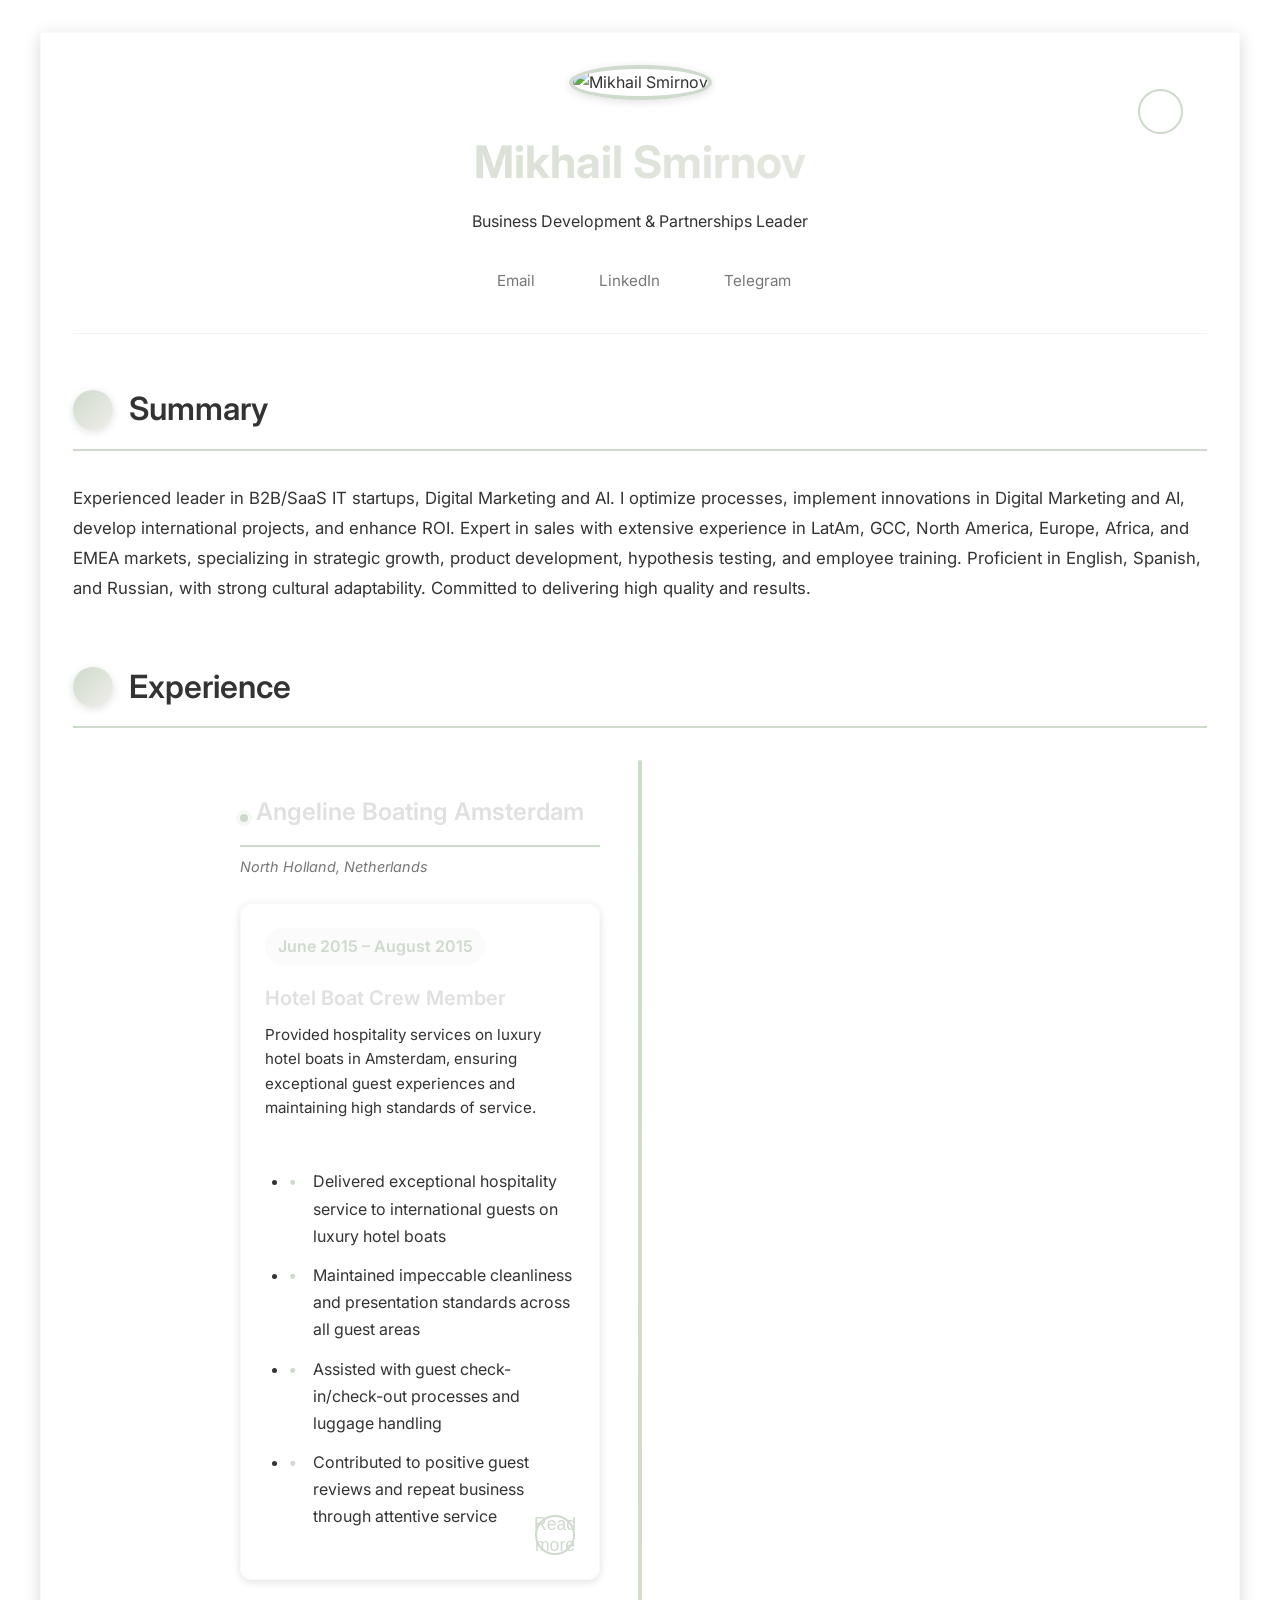
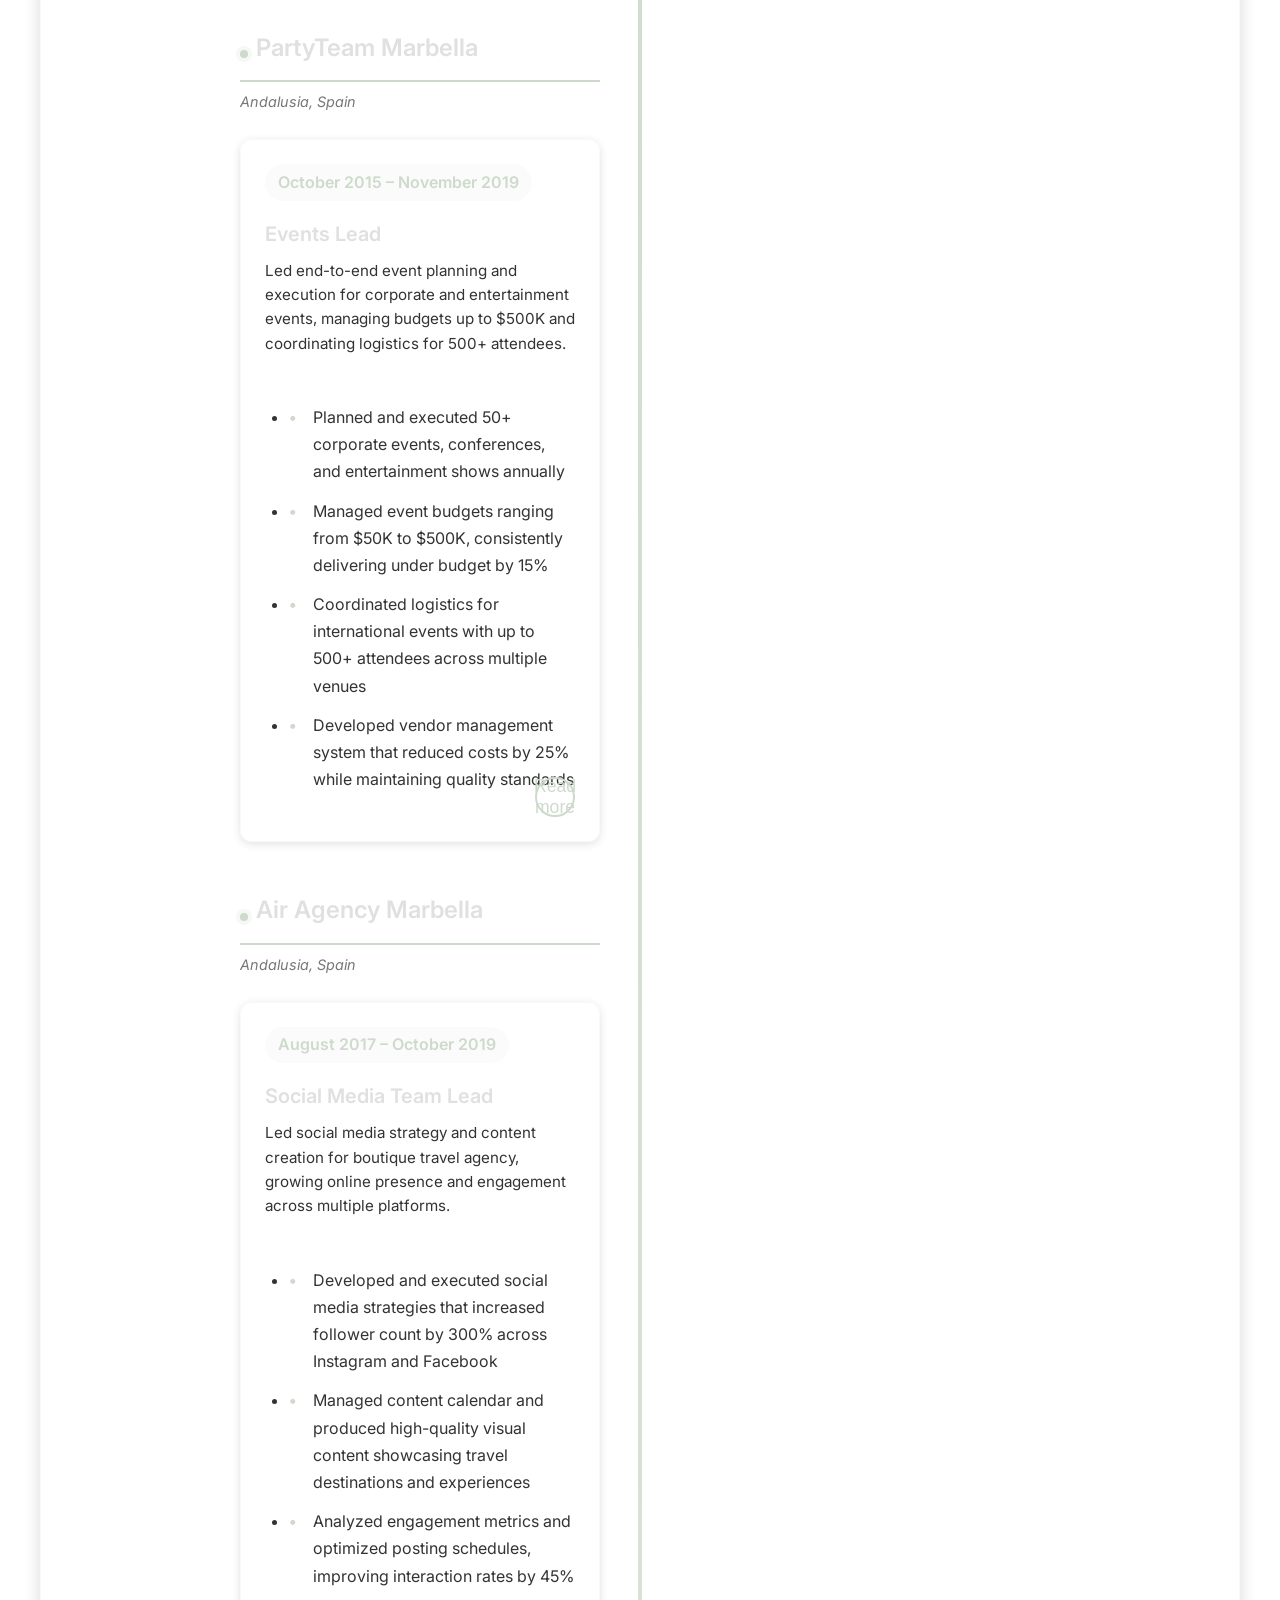
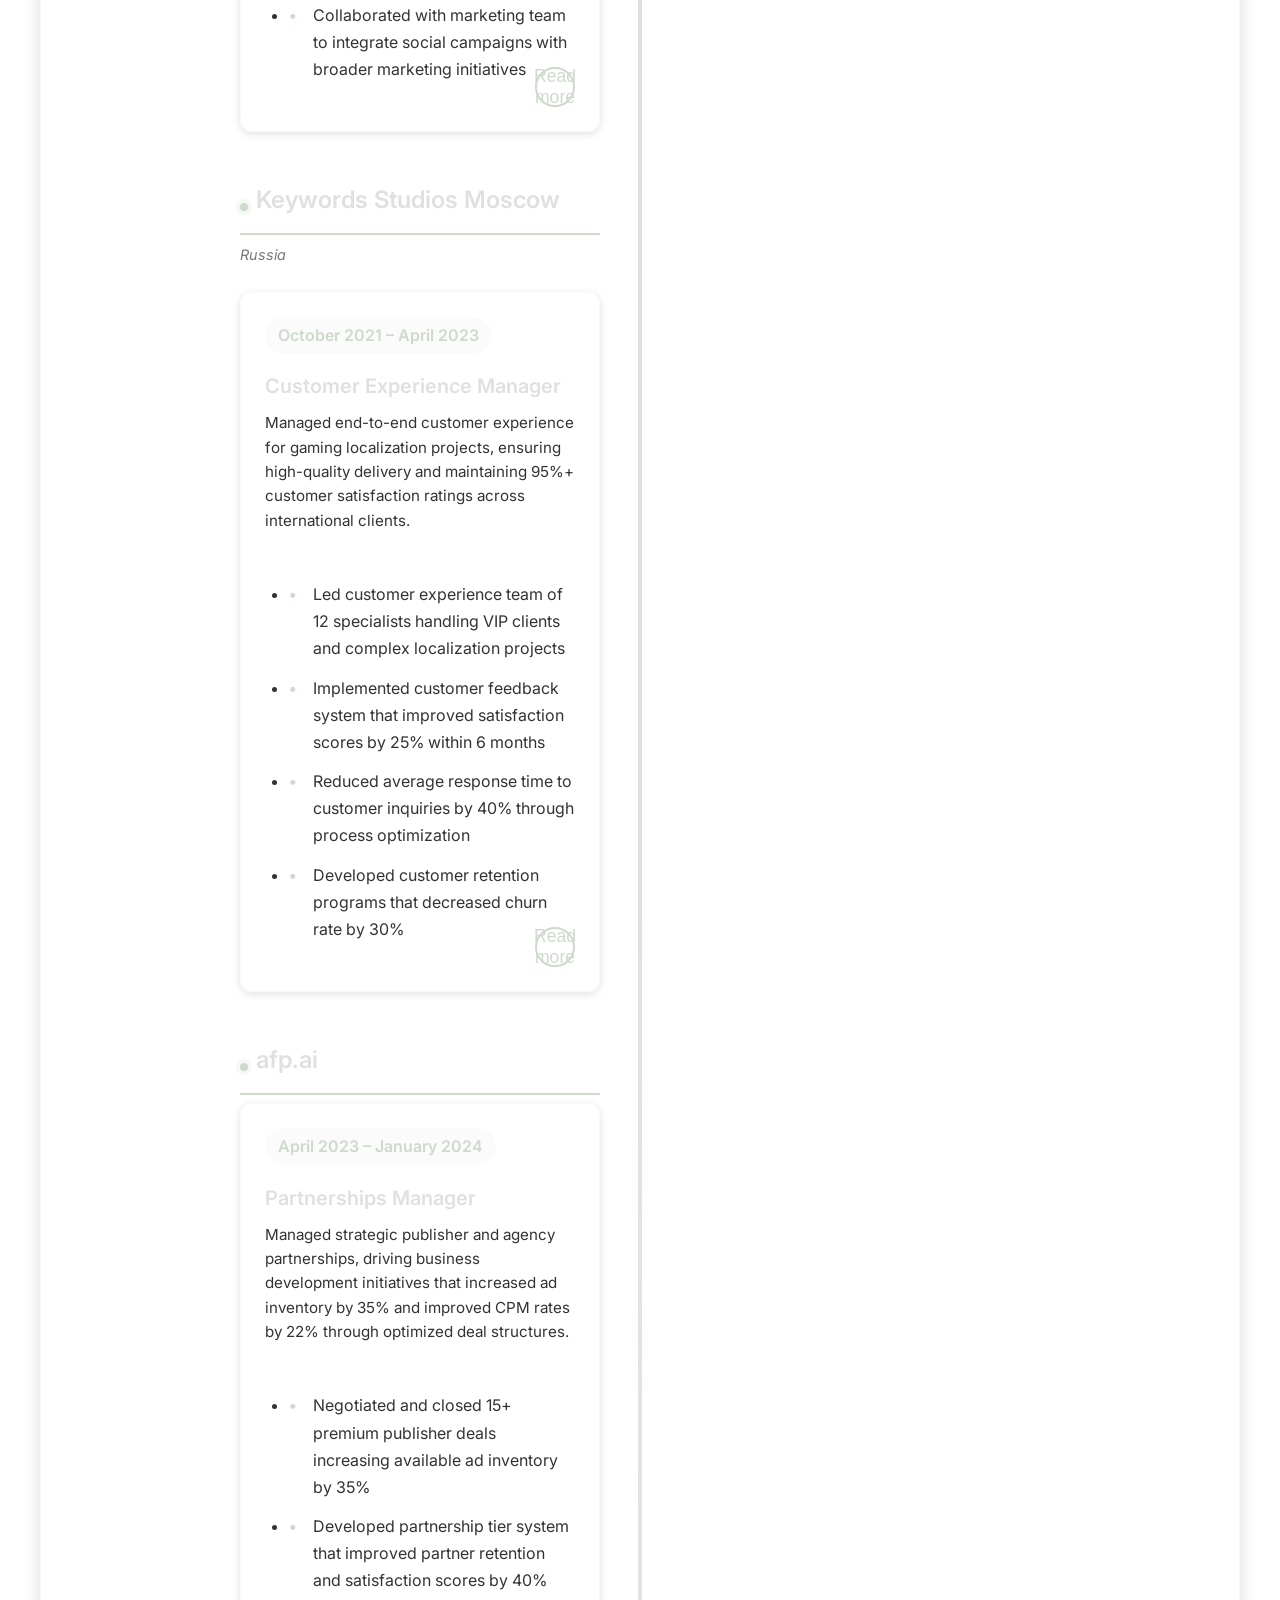
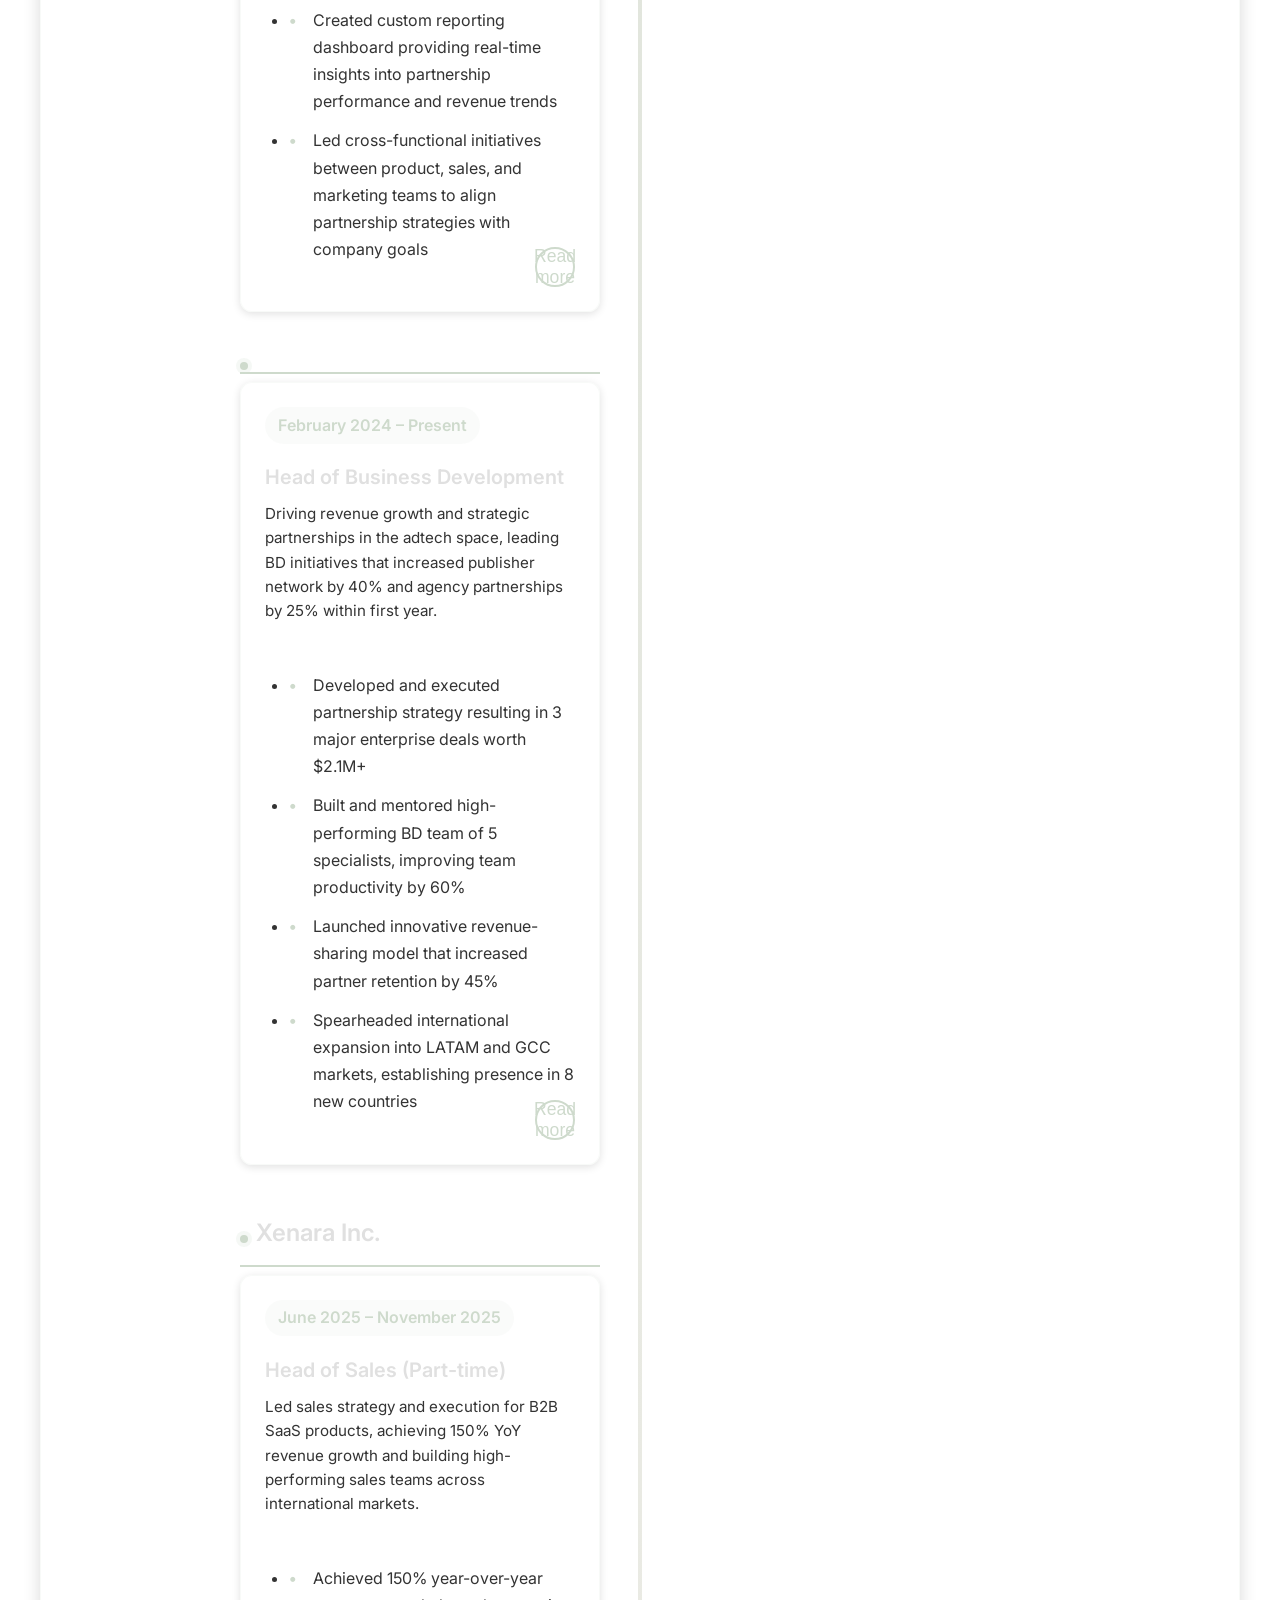
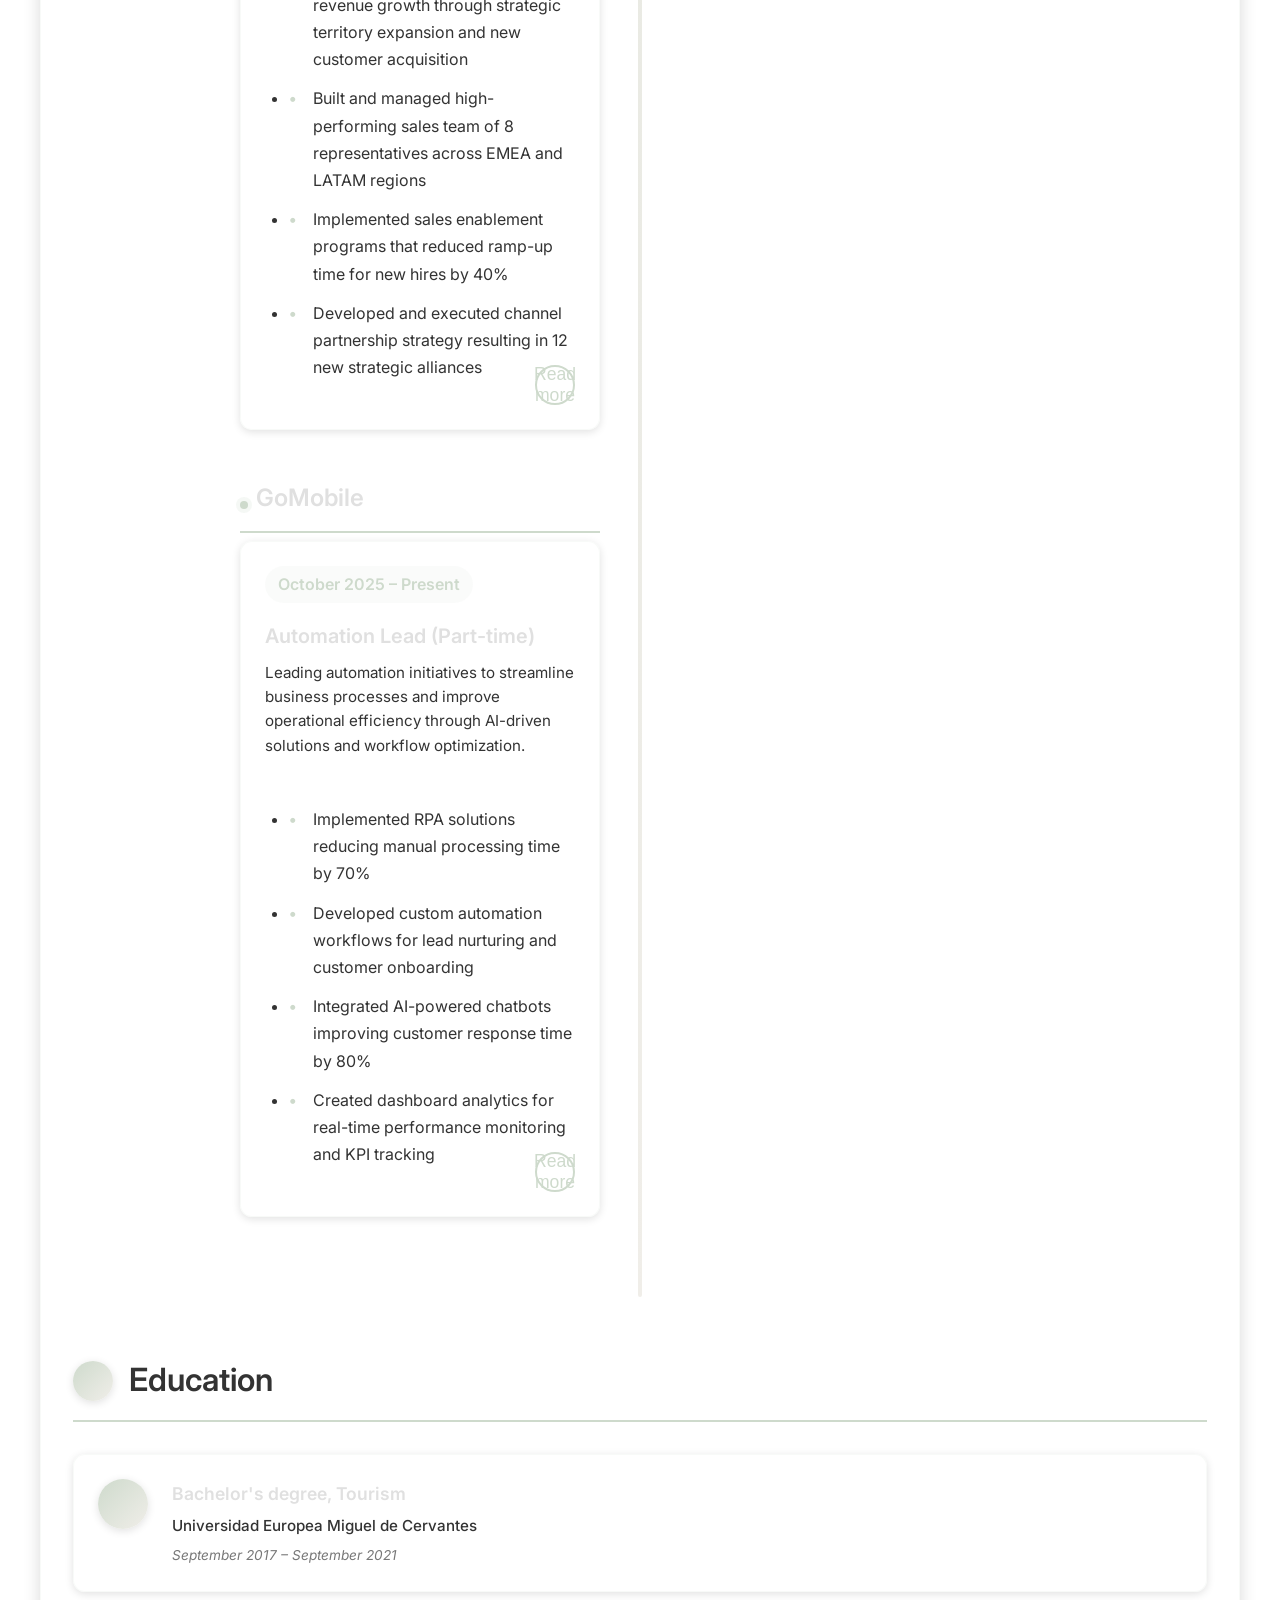
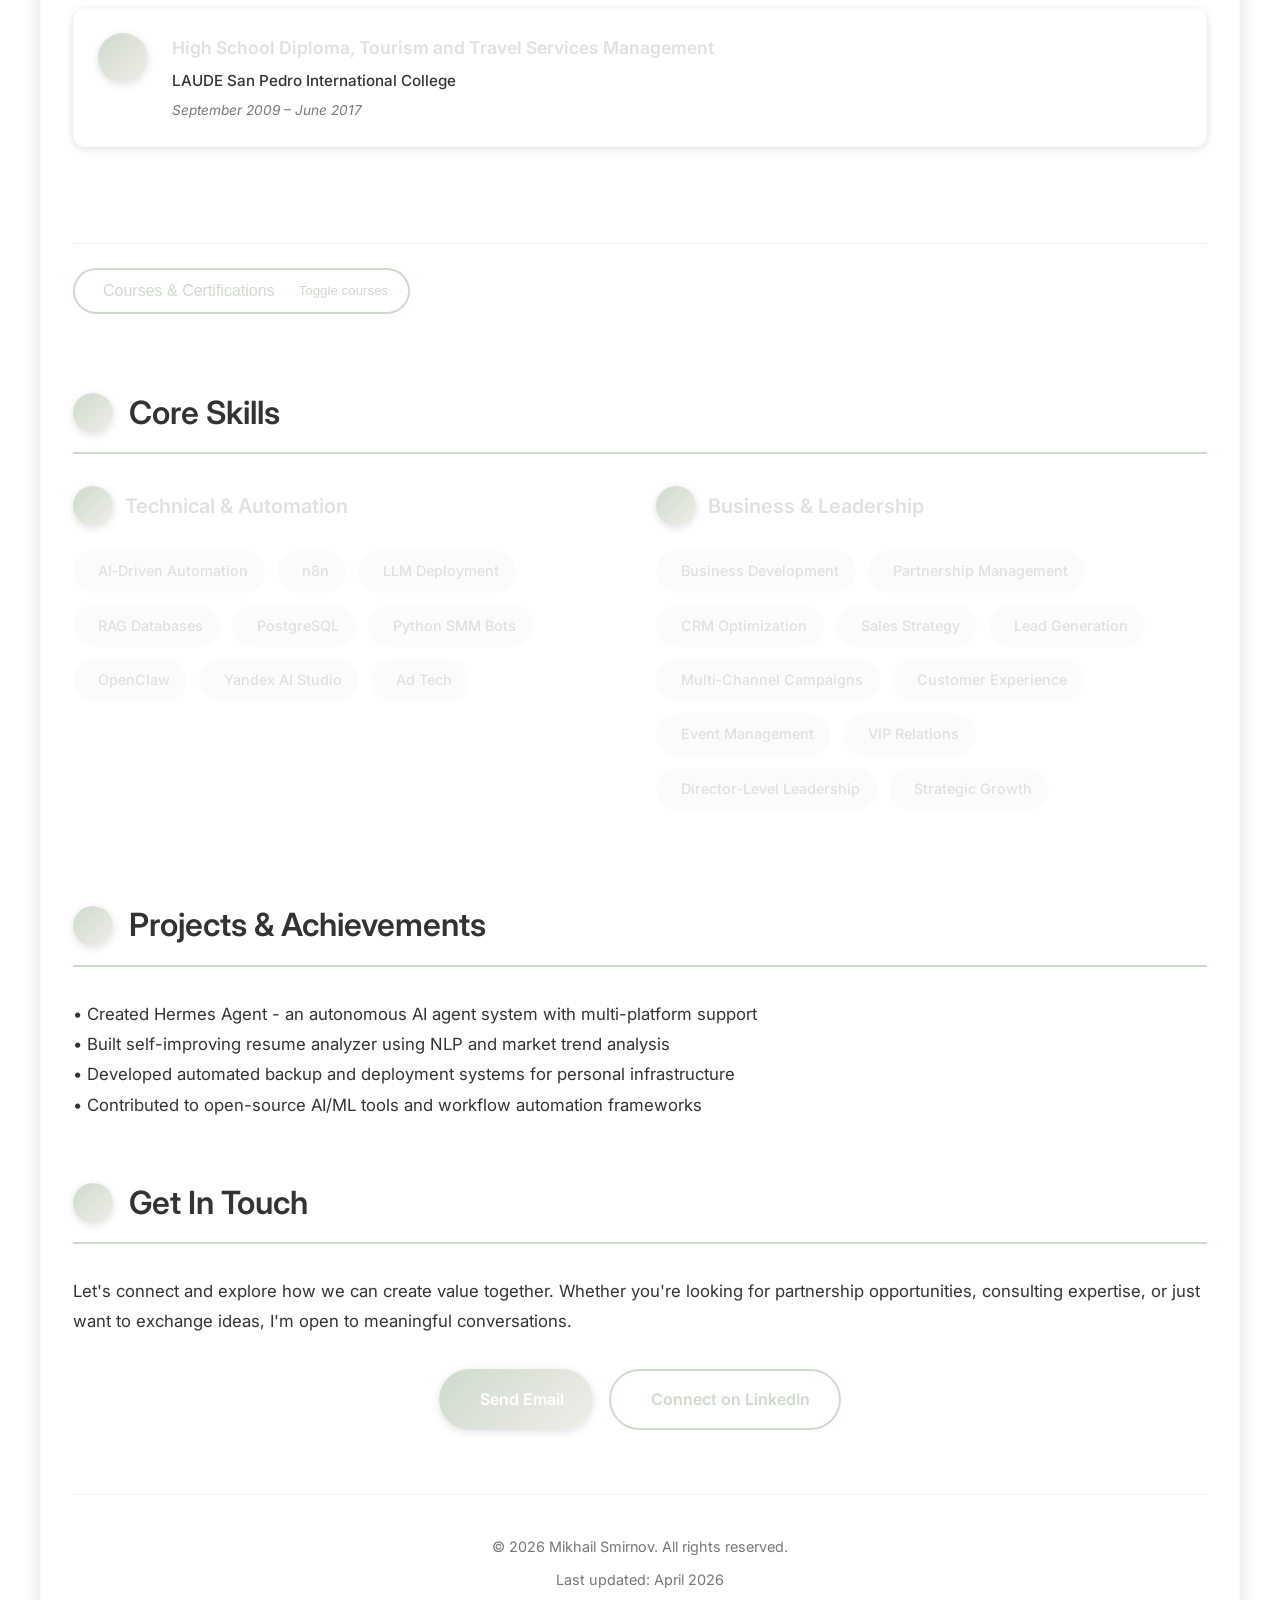
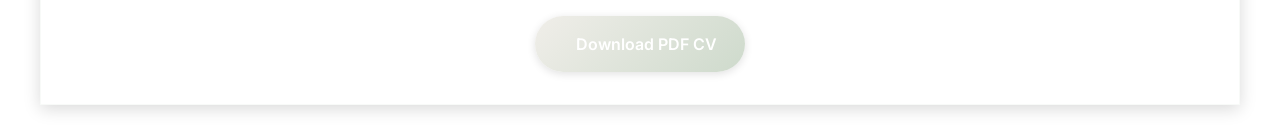
==== index.html @ 975adf23 "Deploy completely new CV website with 2026 design trends - Almost Aqua #CEDACC and Cloud Dancer #F0E" ====
<!DOCTYPE html>
<html lang="en">
<head>
    <meta charset="UTF-8">
    <meta name="viewport" content="width=device-width, initial-scale=1.0">
    <title>Mikhail Smirnov — Business Development & Partnerships Leader</title>
    <meta name="description" content="Mikhail Smirnov - Business Development & Partnerships Leader with expertise in AI, automation, and international business development">
    
    <!-- SEO & Social Meta Tags -->
    <meta property="og:title" content="Mikhail Smirnov - Professional CV">
    <meta property="og:description" content="Business Development & Partnerships Leader with expertise in AI, automation, and international business development">
    <meta property="og:type" content="profile">
    <meta property="og:url" content="https://amikhailsmirnov.github.io/cv-website/">
    <meta name="twitter:card" content="summary_large_image">
    
    <!-- JSON-LD Person Schema -->
    <script type="application/ld+json">
    {
      "@context": "https://schema.org",
      "@type": "Person",
      "name": "Mikhail Smirnov",
      "jobTitle": "Business Development & Partnerships Leader",
      "url": "https://amikhailsmirnov.github.io/cv-website/",
      "sameAs": [
        "https://www.linkedin.com/in/amikhailsmirnov",
        "https://github.com/amikhailsmirnov",
        "https://t.me/amikhailsmirnov"
      ]
    }
    </script>
    
    <!-- Google Fonts -->
    <link href="https://fonts.googleapis.com/css2?family=Inter:wght@300;400;500;600;700&display=swap" rel="stylesheet">
    
    <!-- Custom CSS -->
    <link rel="stylesheet" href="css/style.css">
    
    <!-- Favicon -->
    <link rel="icon" href="data:image/svg+xml,<svg xmlns=%22http://www.w3.org/2000/svg%22 viewBox=%220 0 100 100%22><text y=%22.9em%22 font-size=%2290%22>👔</text></svg>">
</head>
<body>
    <!-- Scroll Progress Indicator -->
    <div id="scroll-progress" style="position:fixed;top:0;height:3px;background:linear-gradient(90deg,#CEDACC,#F0EEE9);width:0;z-index:9999;transition:width 0.1s"></div>
    
    <div class="container">
        <header>
            <!-- Profile Image -->
            <img src="assets/profile.jpg" alt="Mikhail Smirnov" class="profile-image" loading="lazy">
            
            <h1>Mikhail Smirnov</h1>
            <div class="title">Business Development & Partnerships Leader</div>
            
            <div class="contact">
                <a href="mailto:amikhailsmirnov@gmail.com" class="contact-item"><i class="fas fa-envelope"></i> Email</a>
                <a href="https://www.linkedin.com/in/amikhailsmirnov" target="_blank" class="contact-item"><i class="fab fa-linkedin"></i> LinkedIn</a>
                <a href="https://t.me/amikhailsmirnov" target="_blank" class="contact-item"><i class="fab fa-telegram"></i> Telegram</a>
            </div>
            
            <!-- Dark/Light Theme Toggle -->
            <button id="theme-toggle" class="theme-toggle" aria-label="Toggle dark/light theme">
                <i class="fas fa-moon"></i>
            </button>
        </header>
        
        <main>
            <!-- Summary Section -->
            <section class="section">
                <h2><i class="fas fa-user-tie"></i> Summary</h2>
                <div class="content">
                    <p>Experienced leader in B2B/SaaS IT startups, Digital Marketing and AI. I optimize processes, implement innovations in Digital Marketing and AI, develop international projects, and enhance ROI. Expert in sales with extensive experience in LatAm, GCC, North America, Europe, Africa, and EMEA markets, specializing in strategic growth, product development, hypothesis testing, and employee training. Proficient in English, Spanish, and Russian, with strong cultural adaptability. Committed to delivering high quality and results.</p>
                </div>
            </section>
            
            <!-- Experience Section -->
            <section class="section">
                <h2><i class="fas fa-briefcase"></i> Experience</h2>
                <div class="timeline">
                    <!-- Experience items will be populated by JavaScript -->
                </div>
            </section>
            
            <!-- Education Section -->
            <section class="section">
                <h2><i class="fas fa-graduation-cap"></i> Education</h2>
                <div class="education-container">
                    <!-- Formal education -->
                    <div class="education-items">
                        <!-- Education items will be populated by JavaScript -->
                    </div>
                    
                    <!-- Courses & Certifications (collapsible) -->
                    <div class="courses-section">
                        <button class="courses-toggle" aria-label="Toggle courses and certifications" aria-expanded="false">
                            <span class="courses-title"><i class="fas fa-award"></i> Courses & Certifications</span>
                            <i class="fas fa-chevron-down" aria-hidden="true"></i>
                            <span class="sr-only">Toggle courses</span>
                        </button>
                        <div class="courses-content">
                            <!-- Courses items will be populated by JavaScript -->
                        </div>
                    </div>
                </div>
            </section>
            
            <!-- Skills Section -->
            <section class="section">
                <h2><i class="fas fa-rocket"></i> Core Skills</h2>
                <div class="skills-container">
                    <!-- Skills will be populated by JavaScript -->
                </div>
            </section>
            
            <!-- Projects Section -->
            <section class="section">
                <h2><i class="fas fa-project-diagram"></i> Projects & Achievements</h2>
                <div class="content">
                    <p>• Created Hermes Agent - an autonomous AI agent system with multi-platform support<br>
                    • Built self-improving resume analyzer using NLP and market trend analysis<br>
                    • Developed automated backup and deployment systems for personal infrastructure<br>
                    • Contributed to open-source AI/ML tools and workflow automation frameworks</p>
                </div>
            </section>
            
            <!-- Contact Section -->
            <section class="section">
                <h2><i class="fas fa-address-book"></i> Get In Touch</h2>
                <div class="content">
                    <p>Let's connect and explore how we can create value together. Whether you're looking for partnership opportunities, consulting expertise, or just want to exchange ideas, I'm open to meaningful conversations.</p>
                    <div class="contact-buttons">
                        <a href="mailto:amikhailsmirnov@gmail.com?subject=Inquiry%20from%20CV%20Website" class="btn-primary"><i class="fas fa-envelope"></i> Send Email</a>
                        <a href="https://www.linkedin.com/in/amikhailsmirnov" target="_blank" class="btn-secondary"><i class="fab fa-linkedin"></i> Connect on LinkedIn</a>
                    </div>
                </div>
            </section>
        </main>
        
        <footer>
            <div class="footer-content">
                <p>&copy; 2026 Mikhail Smirnov. All rights reserved.</p>
                <p>Last updated: April 2026</p>
            </div>
            <div class="footer-links">
                <a href="https://amikhailsmirnov.github.io/cv-website/mikhail_smirnov_cv.pdf" download class="btn-download"><i class="fas fa-file-pdf"></i> Download PDF CV</a>
            </div>
        </footer>
    </div>
    
    <!-- Font Awesome -->
    <script src="https://kit.fontawesome.com/yourkitid.js" crossorigin="anonymous"></script>
    
    <!-- Custom JavaScript -->
    <script src="js/main.js" defer></script>
</body>
</html>
---- css/style.css ----
/* ==========================================================================
   Mikhail Smirnov's CV Website - 2026 Design
   ========================================================================== */

/* CSS Variables - 2026 Trending Colors */
:root {
    --accent: #CEDACC; /* Almost Aqua - Primary Accent */
    --accent-2: #F0EEE9; /* Cloud Dancer - Secondary Accent/Pantone 2026 */
    --bg-dark: #121212;
    --bg-light: #ffffff;
    --fg-dark: #e0e0e0;
    --fg-light: #333333;
    --muted: #777777;
    --border-radius: 12px;
    --transition: all 0.3s cubic-bezier(0.4, 0, 0.2, 1);
    --transition-fast: all 0.2s ease;
    --shadow-sm: 0 2px 8px rgba(0,0,0,0.12);
    --shadow-md: 0 4px 16px rgba(0,0,0,0.15);
    --shadow-lg: 0 8px 32px rgba(0,0,0,0.2);
    --card-bg: rgba(255,255,255,0.85);
    --card-bg-dark: rgba(30,30,30,0.85);
    --card-glass: rgba(255,255,255,0.75);
    --card-glass-dark: rgba(30,30,30,0.75);
    --card-glass-border: rgba(206,218,204,0.15);
    --card-glass-border-dark: rgba(255,255,255,0.08);
}

/* Base Styles */
* {
    margin: 0;
    padding: 0;
    box-sizing: border-box;
}

html {
    scroll-behavior: smooth;
}

body {
    font-family: 'Inter', -apple-system, BlinkMacSystemFont, 'Segoe UI', Roboto, Oxygen, Ubuntu, Cantarell, 'Open Sans', 'Helvetica Neue', sans-serif;
    line-height: 1.7;
    color: var(--fg-light);
    background-color: var(--bg-light);
    overflow-x: hidden;
}

/* Dark Theme */
[data-theme="dark"] body {
    background-color: var(--bg-dark);
    color: var(--fg-dark);
}

[data-theme="dark"] .container {
    background-color: var(--card-bg-dark);
}

[data-theme="dark"] .skills-tag {
    background: rgba(255,255,255,0.1);
    color: var(--fg-dark);
}

[data-theme="dark"] .section h2 {
    color: var(--fg-dark);
}

[data-theme="dark"] .contact-item,
[data-theme="dark"] .footer-content p {
    color: var(--muted);
}

/* Container & Layout */
.container {
    max-width: 1200px;
    margin: 0 auto;
    padding: 2rem;
    background-color: var(--card-bg);
    backdrop-filter: blur(10px);
    -webkit-backdrop-filter: blur(10px);
    border: 1px solid var(--card-glass-border);
    box-shadow: var(--shadow-md);
    margin-top: 2rem;
    margin-bottom: 2rem;
    position: relative;
    z-index: 10;
}

[data-theme="dark"] .container {
    background-color: var(--card-bg-dark);
    border-color: var(--card-glass-border-dark);
}

/* Header Styles */
header {
    text-align: center;
    margin-bottom: 3rem;
    padding-bottom: 2rem;
    border-bottom: 1px solid rgba(0,0,0,0.05);
    position: relative;
}

[data-theme="dark"] header {
    border-bottom-color: rgba(255,255,255,0.05);
}

.profile-image {
    width: 180px;
    height: 180px;
    border-radius: 50%;
    object-fit: cover;
    margin-bottom: 1.5rem;
    border: 4px solid var(--accent);
    box-shadow: var(--shadow-sm);
    transition: var(--transition);
}

.profile-image:hover {
    transform: scale(1.05);
    border-color: var(--accent-2);
}

header h1 {
    font-size: 2.8rem;
    font-weight: 700;
    margin-bottom: 0.5rem;
    background: linear-gradient(135deg, var(--accent), var(--accent-2));
    -webkit-background-clip: text;
    -webkit-text-fill-color: transparent;
    background-clip: text;
}

.header .title {
    font-size: 1.4rem;
    font-weight: 500;
    color: var(--muted);
    letter-spacing: 0.5px;
}

.contact {
    display: flex;
    justify-content: center;
    flex-wrap: wrap;
    gap: 1.5rem;
    margin-top: 1.5rem;
}

.contact-item {
    display: flex;
    align-items: center;
    gap: 0.5rem;
    font-size: 0.95rem;
    color: var(--muted);
    text-decoration: none;
    transition: var(--transition-fast);
    padding: 0.5rem 1rem;
    border-radius: 20px;
}

.contact-item:hover {
    background-color: rgba(206,218,204,0.1);
    color: var(--accent);
    transform: translateY(-2px);
}

[data-theme="dark"] .contact-item:hover {
    background-color: rgba(255,255,255,0.05);
}

.theme-toggle {
    position: absolute;
    top: 1.5rem;
    right: 1.5rem;
    background: transparent;
    border: 2px solid var(--accent);
    width: 45px;
    height: 45px;
    border-radius: 50%;
    color: var(--accent);
    font-size: 1.2rem;
    cursor: pointer;
    transition: var(--transition);
    display: flex;
    align-items: center;
    justify-content: center;
}

.theme-toggle:hover {
    background-color: var(--accent);
    color: var(--bg-light);
    transform: rotate(180deg);
}

[data-theme="dark"] .theme-toggle {
    border-color: var(--accent-2);
    color: var(--accent-2);
}

[data-theme="dark"] .theme-toggle:hover {
    background-color: var(--accent-2);
    color: var(--bg-dark);
}

/* Section Styles */
.section {
    margin-bottom: 3.5rem;
}

.section h2 {
    display: flex;
    align-items: center;
    gap: 1rem;
    font-size: 2rem;
    font-weight: 600;
    margin-bottom: 2rem;
    padding-bottom: 0.75rem;
    border-bottom: 2px solid var(--accent);
    position: relative;
}

.section h2 i {
    font-size: 1.8rem;
    width: 40px;
    height: 40px;
    display: flex;
    align-items: center;
    justify-content: center;
    background: linear-gradient(135deg, var(--accent), var(--accent-2));
    color: white;
    border-radius: 50%;
    box-shadow: var(--shadow-sm);
}

/* Scroll Progress Indicator */
#scroll-progress {
    position: fixed;
    top: 0;
    left: 0;
    height: 3px;
    background: linear-gradient(90deg, var(--accent), var(--accent-2));
    width: 0%;
    z-index: 1000;
    transition: width 0.1s ease-out;
}

/* Experience Timeline */
.timeline {
    position: relative;
    max-width: 800px;
    margin: 0 auto;
    padding: 2rem 0;
}

.timeline::before {
    content: '';
    position: absolute;
    left: 50%;
    top: 0;
    bottom: 0;
    width: 4px;
    background: linear-gradient(to bottom, var(--accent), var(--accent-2));
    transform: translateX(-50%);
    border-radius: 2px;
}

/* Timeline Items */
.experience-group {
    position: relative;
    width: calc(50% - 40px);
    margin-bottom: 3rem;
    opacity: 0;
    transform: translateY(30px);
    animation: fadeInUp 0.8s forwards;
}

.experience-group:nth-child(even) {
    left: auto;
    right: 0;
    transform-origin: right;
}

.experience-group:nth-child(odd) {
    left: 0;
    transform-origin: left;
}

.experience-group.fade-in {
    opacity: 1;
    transform: translateY(0);
}

@keyframes fadeInUp {
    from {
        opacity: 0;
        transform: translateY(30px);
    }
    to {
        opacity: 1;
        transform: translateY(0);
    }
}

.experience-group h2.company-name {
    font-size: 1.5rem;
    font-weight: 600;
    margin-bottom: 0.5rem;
    color: var(--fg-dark);
    position: relative;
    padding-left: 1rem;
}

.experience-group h2.company-name::before {
    content: '';
    position: absolute;
    left: 0;
    top: 50%;
    transform: translateY(-50%);
    width: 8px;
    height: 8px;
    border-radius: 50%;
    background: var(--accent);
    box-shadow: 0 0 0 4px rgba(206,218,204,0.2);
}

[data-theme="dark"] .experience-group h2.company-name::before {
    box-shadow: 0 0 0 4px rgba(255,255,255,0.08);
}

.experience-group .company-description {
    font-size: 0.9rem;
    color: var(--muted);
    font-style: italic;
    margin-bottom: 1.5rem;
}

.experience-item {
    background: var(--card-bg);
    backdrop-filter: blur(8px);
    -webkit-backdrop-filter: blur(8px);
    border: 1px solid var(--card-glass-border);
    border-radius: var(--border-radius);
    padding: 1.5rem;
    box-shadow: var(--shadow-sm);
    position: relative;
    overflow: hidden;
    transition: var(--transition);
}

[data-theme="dark"] .experience-item {
    background: var(--card-bg-dark);
    border-color: var(--card-glass-border-dark);
}

.experience-item:hover {
    transform: translateY(-5px);
    box-shadow: var(--shadow-md);
}

.experience-header {
    display: flex;
    justify-content: space-between;
    align-items: flex-start;
    margin-bottom: 1rem;
    flex-wrap: wrap;
    gap: 1rem;
}

.experience-dates {
    font-weight: 600;
    color: var(--accent);
    font-size: 1rem;
    background: rgba(206,218,204,0.1);
    padding: 0.3rem 0.8rem;
    border-radius: 20px;
    white-space: nowrap;
}

.experience-info {
    flex: 1;
    min-width: 200px;
}

.experience-info h3 {
    font-size: 1.25rem;
    font-weight: 600;
    margin-bottom: 0.5rem;
    color: var(--fg-dark);
}

.professional-summary {
    font-size: 0.95rem;
    line-height: 1.6;
    color: var(--fg-light);
    margin-bottom: 1.5rem;
}

.experience-bullets {
    margin: 1.5rem 0;
    padding-left: 1.5rem;
}

.experience-bullets li {
    margin-bottom: 0.75rem;
    position: relative;
    padding-left: 1.5rem;
}

.experience-bullets li::before {
    content: "•";
    position: absolute;
    left: 0;
    color: var(--accent);
    font-weight: bold;
}

.toggle-btn {
    position: absolute;
    bottom: 1.5rem;
    right: 1.5rem;
    background: transparent;
    border: 2px solid var(--accent);
    color: var(--accent);
    width: 40px;
    height: 40px;
    border-radius: 50%;
    cursor: pointer;
    display: flex;
    align-items: center;
    justify-content: center;
    font-size: 1.1rem;
    transition: var(--transition);
    z-index: 10;
}

.toggle-btn:hover {
    background-color: var(--accent);
    color: var(--bg-light);
    transform: rotate(90deg);
}

[data-theme="dark"] .toggle-btn {
    border-color: var(--accent-2);
    color: var(--accent-2);
}

[data-theme="dark"] .toggle-btn:hover {
    background-color: var(--accent-2);
    color: var(--bg-dark);
}

/* Education Styles */
.education-container {
    display: grid;
    grid-template-columns: 1fr;
    gap: 2rem;
}

.education-items {
    margin-bottom: 2rem;
}

.education-item {
    display: flex;
    gap: 1.5rem;
    padding: 1.5rem;
    background: var(--card-bg);
    backdrop-filter: blur(8px);
    -webkit-backdrop-filter: blur(8px);
    border: 1px solid var(--card-glass-border);
    border-radius: var(--border-radius);
    margin-bottom: 1rem;
    box-shadow: var(--shadow-sm);
    transition: var(--transition);
    position: relative;
    overflow: hidden;
}

[data-theme="dark"] .education-item {
    background: var(--card-bg-dark);
    border-color: var(--card-glass-border-dark);
}

.education-item:hover {
    transform: translateX(5px);
    box-shadow: var(--shadow-md);
}

.education-item .education-icon {
    width: 50px;
    height: 50px;
    background: linear-gradient(135deg, var(--accent), var(--accent-2));
    color: white;
    border-radius: 50%;
    display: flex;
    align-items: center;
    justify-content: center;
    font-size: 1.2rem;
    flex-shrink: 0;
    box-shadow: var(--shadow-sm);
}

.education-details {
    flex: 1;
}

.education-details .education-degree {
    font-size: 1.1rem;
    font-weight: 600;
    margin-bottom: 0.3rem;
    color: var(--fg-dark);
}

.education-details .education-institution {
    font-size: 0.95rem;
    font-weight: 500;
    color: var(--fg-light);
    margin-bottom: 0.3rem;
}

.education-details .education-period {
    font-size: 0.85rem;
    color: var(--muted);
    font-style: italic;
}

/* Courses Section */
.courses-section {
    border-top: 1px solid rgba(0,0,0,0.05);
    padding-top: 1.5rem;
    margin-top: 1rem;
}

[data-theme="dark"] .courses-section {
    border-top-color: rgba(255,255,255,0.05);
}

.courses-toggle {
    display: flex;
    align-items: center;
    gap: 0.75rem;
    background: transparent;
    border: 2px solid var(--accent);
    color: var(--accent);
    padding: 0.75rem 1.25rem;
    border-radius: 50px;
    cursor: pointer;
    font-weight: 500;
    transition: var(--transition);
    margin-bottom: 1rem;
}

.courses-toggle:hover {
    background-color: var(--accent);
    color: var(--bg-light);
    transform: translateY(-2px);
}

[data-theme="dark"] .courses-toggle {
    border-color: var(--accent-2);
    color: var(--accent-2);
}

[data-theme="dark"] .courses-toggle:hover {
    background-color: var(--accent-2);
    color: var(--bg-dark);
}

.courses-title {
    display: flex;
    align-items: center;
    gap: 0.5rem;
    font-size: 1rem;
}

.courses-content {
    max-height: 0;
    overflow: hidden;
    transition: max-height 0.5s ease-out;
}

.courses-content.active {
    max-height: 500px;
    transition: max-height 0.5s ease-in;
}

/* Skills Styles */
.skills-container {
    display: grid;
    grid-template-columns: repeat(auto-fit, minmax(300px, 1fr));
    gap: 2rem;
}

.skills-category {
    margin-bottom: 2rem;
}

.skills-category h4 {
    display: flex;
    align-items: center;
    gap: 0.75rem;
    font-size: 1.25rem;
    font-weight: 600;
    margin-bottom: 1.5rem;
    color: var(--fg-dark);
}

.skills-category h4 i {
    width: 40px;
    height: 40px;
    background: linear-gradient(135deg, var(--accent), var(--accent-2));
    color: white;
    border-radius: 50%;
    display: flex;
    align-items: center;
    justify-content: center;
    box-shadow: var(--shadow-sm);
}

.skills-grid {
    display: flex;
    flex-wrap: wrap;
    gap: 0.75rem;
}

.skills-tag {
    display: inline-flex;
    align-items: center;
    gap: 0.5rem;
    background: rgba(206,218,204,0.1);
    color: var(--fg-dark);
    padding: 0.5rem 1rem;
    border-radius: 25px;
    font-size: 0.9rem;
    font-weight: 500;
    transition: var(--transition);
    border: 1px solid transparent;
    white-space: nowrap;
}

.skills-tag:hover {
    background-color: var(--accent);
    color: var(--bg-light);
    transform: translateY(-2px);
    box-shadow: var(--shadow-sm);
    border-color: var(--accent);
}

[data-theme="dark"] .skills-tag {
    background: rgba(255,255,255,0.05);
    color: var(--fg-dark);
}

[data-theme="dark"] .skills-tag:hover {
    background-color: var(--accent-2);
    color: var(--bg-dark);
}

.skills-tag i {
    font-size: 0.8rem;
}

/* Projects Section */
.content {
    line-height: 1.8;
}

.content p {
    margin-bottom: 1.5rem;
    font-size: 1.05rem;
}

.content strong {
    color: var(--accent);
}

/* Contact Section */
.contact-buttons {
    display: flex;
    gap: 1rem;
    flex-wrap: wrap;
    justify-content: center;
    margin-top: 2rem;
}

.btn-primary,
.btn-secondary {
    display: inline-flex;
    align-items: center;
    gap: 0.75rem;
    padding: 0.9rem 1.8rem;
    border-radius: 50px;
    font-weight: 600;
    text-decoration: none;
    transition: var(--transition);
    border: none;
    cursor: pointer;
}

.btn-primary {
    background: linear-gradient(135deg, var(--accent), var(--accent-2));
    color: white;
    box-shadow: var(--shadow-sm);
}

.btn-primary:hover {
    transform: translateY(-3px);
    box-shadow: var(--shadow-md);
}

.btn-secondary {
    background: transparent;
    border: 2px solid var(--accent);
    color: var(--accent);
}

.btn-secondary:hover {
    background-color: var(--accent);
    color: var(--bg-light);
}

[data-theme="dark"] .btn-secondary {
    border-color: var(--accent-2);
    color: var(--accent-2);
}

[data-theme="dark"] .btn-secondary:hover {
    background-color: var(--accent-2);
    color: var(--bg-dark);
}

.btn-download {
    display: inline-flex;
    align-items: center;
    gap: 0.75rem;
    padding: 0.9rem 1.8rem;
    background: linear-gradient(135deg, var(--accent-2), var(--accent));
    color: var(--bg-light);
    border-radius: 50px;
    font-weight: 600;
    text-decoration: none;
    transition: var(--transition);
    box-shadow: var(--shadow-sm);
}

.btn-download:hover {
    transform: translateY(-3px);
    box-shadow: var(--shadow-md);
}

/* Footer Styles */
footer {
    margin-top: 4rem;
    padding-top: 2.5rem;
    border-top: 1px solid rgba(0,0,0,0.05);
    text-align: center;
    position: relative;
}

[data-theme="dark"] footer {
    border-top-color: rgba(255,255,255,0.05);
}

.footer-content {
    margin-bottom: 1.5rem;
}

.footer-content p {
    font-size: 0.9rem;
    color: var(--muted);
    margin-bottom: 0.5rem;
}

.footer-links {
    margin-top: 1rem;
}

/* Animations */
@keyframes pulse {
    0%, 100% {
        box-shadow: 0 0 0 0 rgba(206,218,204,0.4);
    }
    50% {
        box-shadow: 0 0 0 12px rgba(206,218,204,0);
    }
}

@keyframes gradientShift {
    0% {
        background-position: 0% 50%;
    }
    50% {
        background-position: 100% 50%;
    }
    100% {
        background-position: 0% 50%;
    }
}

.animate-pulse {
    animation: pulse 3s infinite;
}

.animate-gradientShift {
    background-size: 200% 200%;
    animation: gradientShift 8s ease infinite;
}

/* Responsive Design */
@media (max-width: 768px) {
    .container {
        margin: 1rem;
        padding: 1.5rem;
    }
    
    header h1 {
        font-size: 2.2rem;
    }
    
    .header .title {
        font-size: 1.2rem;
    }
    
    .section h2 {
        font-size: 1.75rem;
        margin-bottom: 1.5rem;
    }
    
    .timeline::before {
        left: 20px;
    }
    
    .experience-group {
        width: calc(100% - 40px);
        margin-left: 20px;
        transform-origin: left !important;
    }
    
    .experience-group:nth-child(even) {
        left: 20px;
        right: auto;
    }
    
    .contact {
        flex-direction: column;
        align-items: stretch;
    }
    
    .contact-item {
        justify-content: center;
    }
    
    .theme-toggle {
        top: 1rem;
        right: 1rem;
        width: 40px;
        height: 40px;
    }
    
    .education-container {
        grid-template-columns: 1fr;
    }
    
    .skills-container {
        grid-template-columns: 1fr;
    }
    
    .contact-buttons {
        flex-direction: column;
        align-items: stretch;
    }
    
    .btn-primary,
    .btn-secondary,
    .btn-download {
        width: 100%;
        justify-content: center;
        margin-bottom: 0.75rem;
    }
}

/* Print Styles */
@media print {
    .no-print,
    .theme-toggle,
    #scroll-progress,
    .contact-buttons,
    .btn-download {
        display: none !important;
    }
    
    body {
        -webkit-print-color-adjust: exact;
        print-color-adjust: exact;
        background-color: white !important;
        color: black !important;
    }
    
    .container {
        box-shadow: none !important;
        border: none !important;
        margin: 0 !important;
        padding: 0 !important;
        max-width: 100% !important;
    }
    
    header {
        border-bottom: 1px solid #ccc !important;
        margin-bottom: 2rem !important;
    }
    
    .section h2 {
        border-bottom: 2px solid #333 !important;
        color: black !important;
    }
    
    .profile-image {
        border: 3px solid #333 !important;
    }
    
    a[href]:after {
        content: none !important;
    }
    
    .experience-item,
    .education-item {
        page-break-inside: avoid;
        border: 1px solid #ddd !important;
    }
}

/* Focus Styles for Accessibility */
:focus-visible {
    outline: 2px solid var(--accent);
    outline-offset: 2px;
}

[data-theme="dark"] :focus-visible {
    outline: 2px solid var(--accent-2);
}

/* Reduced Motion Preferences */
@media (prefers-reduced-motion: reduce) {
    * {
        animation-duration: 0.01ms !important;
        transition-duration: 0.01ms !important;
    }
    
    .animate-pulse,
    .animate-gradientShift {
        animation: none !important;
    }
}
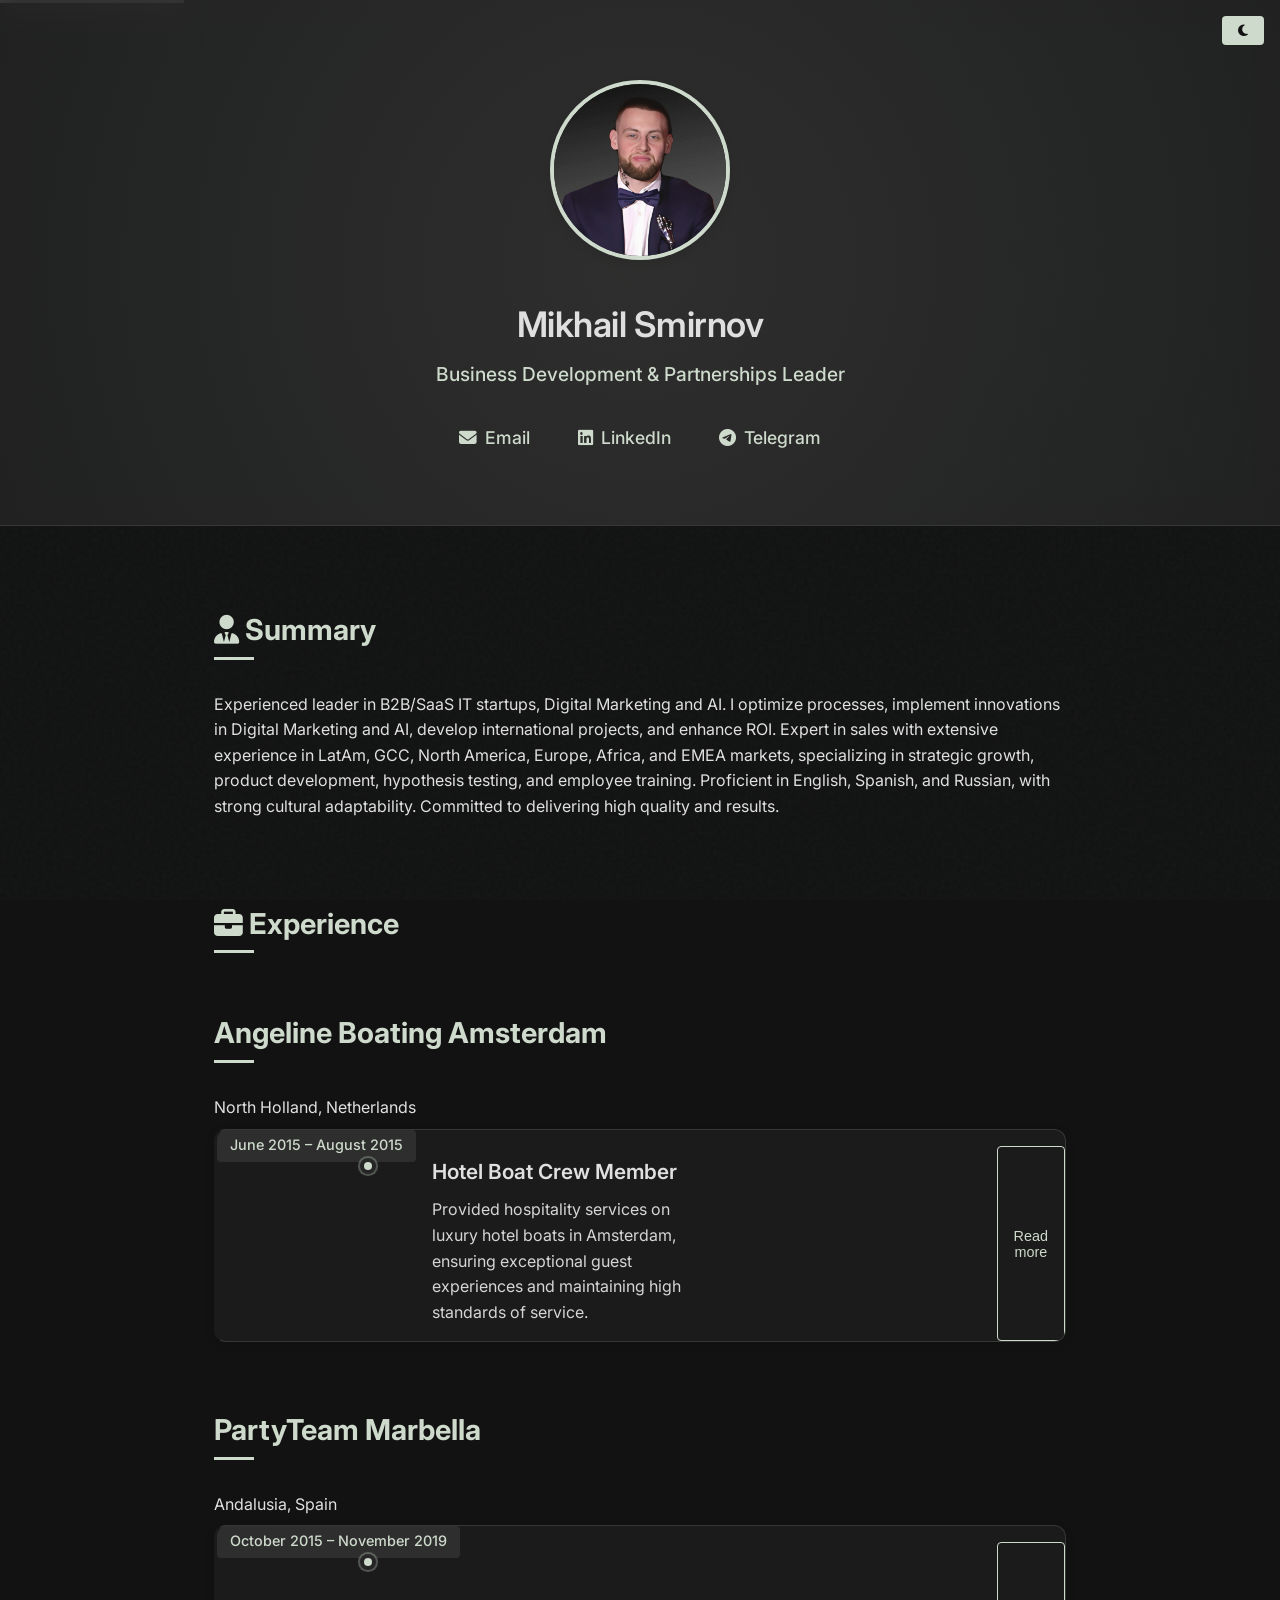
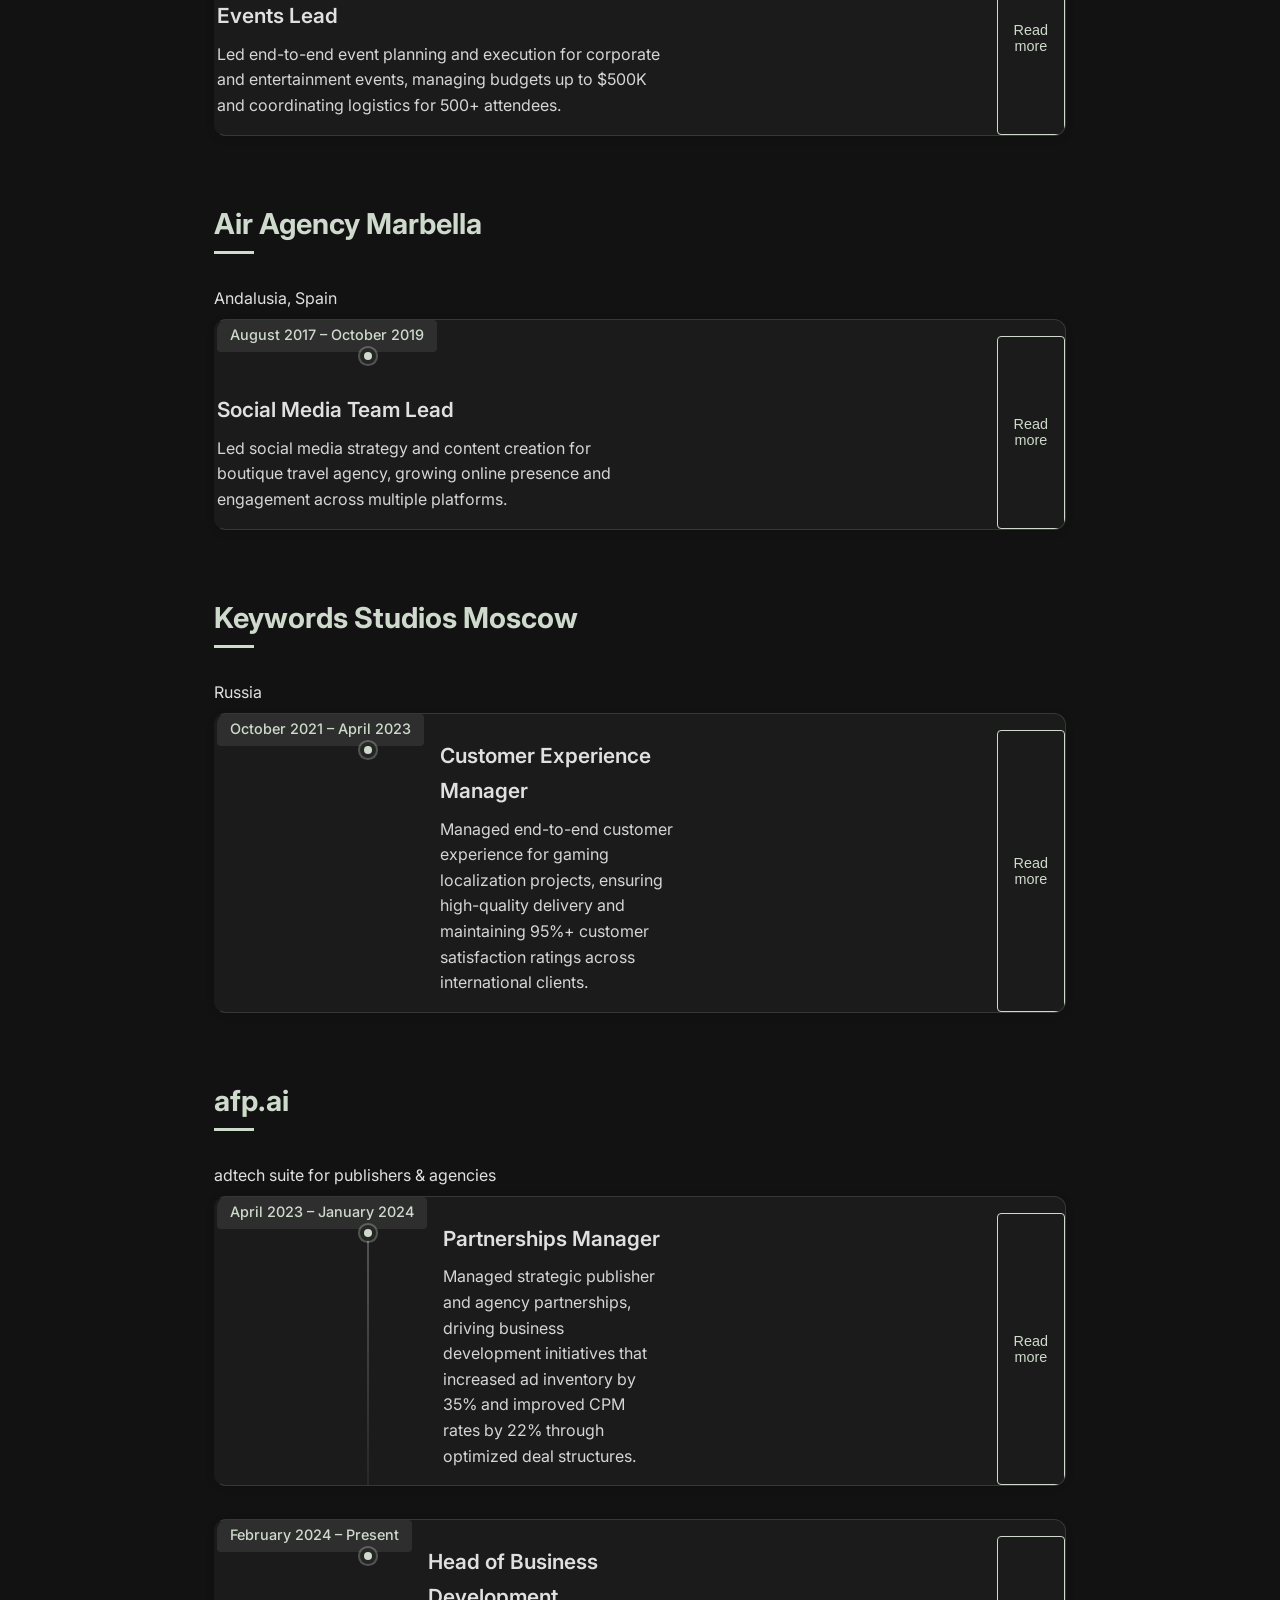
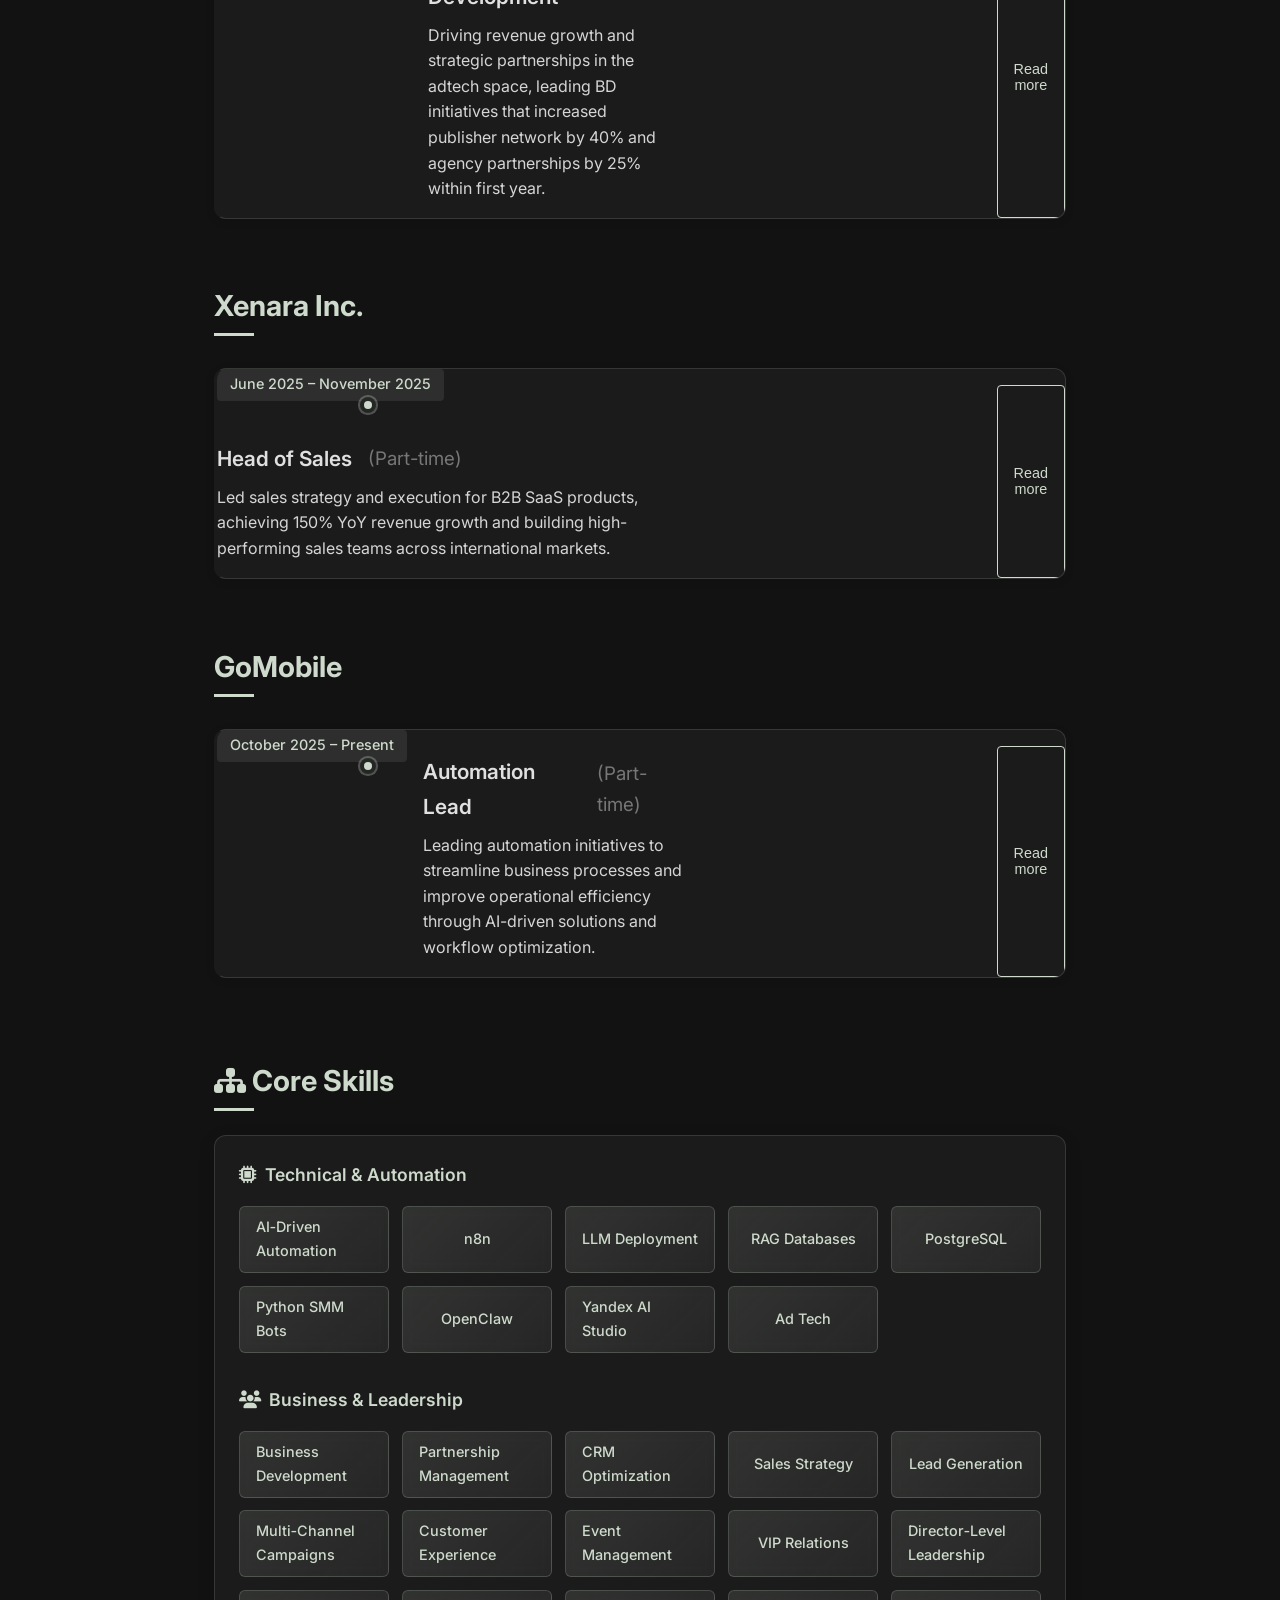
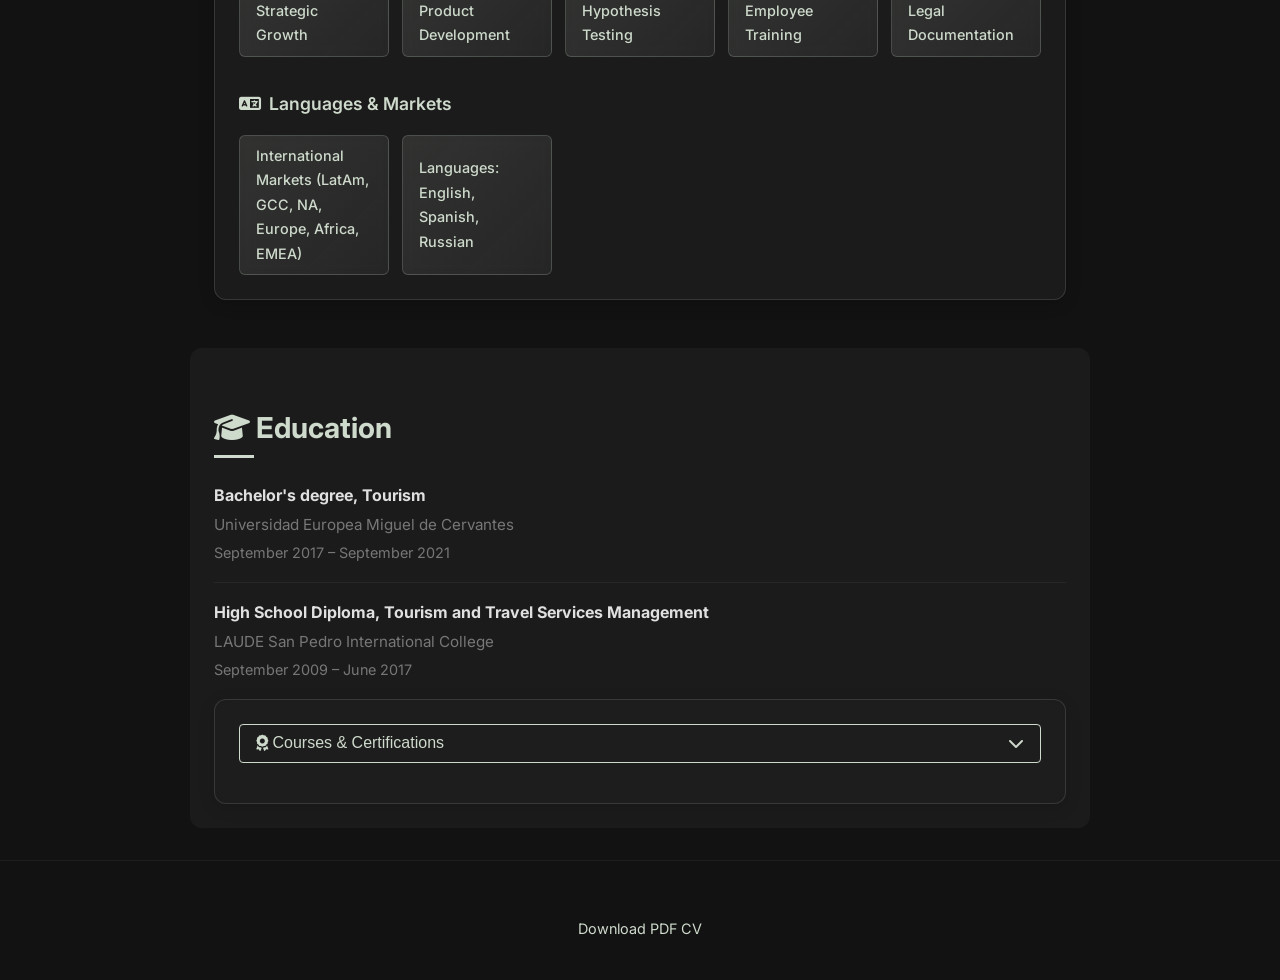
==== commit 761717f3: "Fix CV website to use external CSS and JS files - Extracted CSS from VPS version into external css/s" ====
--- a/index.html
+++ b/index.html
@@ -1,154 +1,339 @@
 <!DOCTYPE html>
 <html lang="en">
 <head>
+    <link rel="preconnect" href="https://fonts.googleapis.com">
+    <link rel="preconnect" href="https://fonts.gstatic.com" crossorigin>
+
     <meta charset="UTF-8">
     <meta name="viewport" content="width=device-width, initial-scale=1.0">
     <title>Mikhail Smirnov — Business Development & Partnerships Leader</title>
-    <meta name="description" content="Mikhail Smirnov - Business Development & Partnerships Leader with expertise in AI, automation, and international business development">
+    <link href="https://fonts.googleapis.com/css2?family=Inter:wght@400;500;600;700&display=swap" rel="stylesheet">
+    <link rel="stylesheet" href="css/style.css">
+    <link href="https://cdnjs.cloudflare.com/ajax/libs/font-awesome/6.4.0/css/all.min.css" rel="stylesheet">
     
-    <!-- SEO & Social Meta Tags -->
-    <meta property="og:title" content="Mikhail Smirnov - Professional CV">
-    <meta property="og:description" content="Business Development & Partnerships Leader with expertise in AI, automation, and international business development">
+    <meta name="description" content="Mikhail Smirnov - Business Development & Partnerships Leader with expertise in adtech, SaaS, and international markets. View resume, experience, and skills.">
+    <!-- Open Graph / Social Sharing -->
     <meta property="og:type" content="profile">
-    <meta property="og:url" content="https://amikhailsmirnov.github.io/cv-website/">
+    <meta property="og:title" content="Mikhail Smirnov - Business Development & Partnerships Leader">
+    <meta property="og:description" content="Experienced B2B/SaaS leader with expertise in adtech, international markets, and strategic partnerships. Fluent in English, Spanish, Russian.">
+    <meta property="og:image" content="https://amikhailsmirnov.fvds.ru/photo.jpg">
+    <meta property="og:url" content="https://amikhailsmirnov.fvds.ru">
+    <meta property="og:site_name" content="Mikhail Smirnov - CV">
+    <meta property="profile:username" content="amikhailsmirnov">
+
+    <!-- Twitter Card -->
     <meta name="twitter:card" content="summary_large_image">
+    <meta name="twitter:title" content="Mikhail Smirnov - Business Development & Partnerships Leader">
+    <meta name="twitter:description" content="Experienced B2B/SaaS leader with expertise in adtech, international markets, and strategic partnerships.">
+    <meta name="twitter:image" content="https://amikhailsmirnov.fvds.ru/photo.jpg">
+    <meta name="twitter:site" content="@amikhailsmirnov">
+
+    <!-- JSON-LD Structured Data -->
+</head>
+<body class="dark">
+    <div class="scroll-progress" id="scrollProgress"></div>
+
+    <a href="#main-content" class="skip-link">Skip to main content</a>
+
+    <button class="toggle" id="themeToggle" aria-label="Toggle dark/light theme"><i class="fas fa-moon"></i> <span class="sr-only">Toggle theme</span></button>
+
+        <header>
+            <img src="photo.jpg" alt="Mikhail Smirnov" loading="lazy" width="180" height="180">
+        <h1>Mikhail Smirnov</h1>
+        <div class="title">Business Development & Partnerships Leader</div>
+
+        <div class="contact">
+            <a href="mailto:amikhailsmirnov@gmail.com"><i class="fas fa-envelope"></i> Email</a>
+            <a href="https://www.linkedin.com/in/amikhailsmirnov" target="_blank"><i class="fab fa-linkedin"></i> LinkedIn</a>
+            <a href="https://t.me/amikhailsmirnov" target="_blank"><i class="fab fa-telegram"></i> Telegram</a>
+        </div>
+    </header>
+
+    <main id="main-content">
+        <section class="section">
+            <h2><i class="fas fa-user-tie"></i> Summary</h2>
+            <p>Experienced leader in B2B/SaaS IT startups, Digital Marketing and AI. I optimize processes, implement innovations in Digital Marketing and AI, develop international projects, and enhance ROI. Expert in sales with extensive experience in LatAm, GCC, North America, Europe, Africa, and EMEA markets, specializing in strategic growth, product development, hypothesis testing, and employee training. Proficient in English, Spanish, and Russian, with strong cultural adaptability. Committed to delivering high quality and results.</p>
+        </section>
+
+        <section class="section">
+            <h2><i class="fas fa-briefcase"></i> Experience</h2>
+
+            <!-- Experience Group: Angeline Boating Amsterdam -->
+            <section class="experience-group">
+                <h2 class="company-name">Angeline Boating Amsterdam</h2>
+                <p class="company-description">North Holland, Netherlands</p>
+                <div class="experience-item">
+                    <div class="experience-header">
+                        <div class="experience-dates">June 2015 – August 2015</div>
+                        <div class="experience-info">
+                            <h3>Hotel Boat Crew Member</h3>
+                            <p class="professional-summary">Provided hospitality services on luxury hotel boats in Amsterdam, ensuring exceptional guest experiences and maintaining high standards of service.</p>
+                        </div>
+                    </div>
+                    <ul class="experience-bullets">
+                        <li>Delivered exceptional hospitality service to international guests on luxury hotel boats</li>
+                        <li>Maintained impeccable cleanliness and presentation standards across all guest areas</li>
+                        <li>Assisted with guest check-in/check-out processes and luggage handling</li>
+                        <li>Contributed to positive guest reviews and repeat business through attentive service</li>
+                    </ul>
+                    <button class="toggle-btn" aria-label="Toggle details">Read more</button>
+                </div>
+            </section>
+
+            <!-- Experience Group: PartyTeam Marbella -->
+            <section class="experience-group">
+                <h2 class="company-name">PartyTeam Marbella</h2>
+                <p class="company-description">Andalusia, Spain</p>
+                <div class="experience-item">
+                    <div class="experience-header">
+                        <div class="experience-dates">October 2015 – November 2019</div>
+                        <div class="experience-info">
+                            <h3>Events Lead</h3>
+                            <p class="professional-summary">Led end-to-end event planning and execution for corporate and entertainment events, managing budgets up to $500K and coordinating logistics for 500+ attendees.</p>
+                        </div>
+                    </div>
+                    <ul class="experience-bullets">
+                        <li>Planned and executed 50+ corporate events, conferences, and entertainment shows annually</li>
+                        <li>Managed event budgets ranging from $50K to $500K, consistently delivering under budget by 15%</li>
+                        <li>Coordinated logistics for international events with up to 500+ attendees across multiple venues</li>
+                        <li>Developed vendor management system that reduced costs by 25% while maintaining quality standards</li>
+                    </ul>
+                    <button class="toggle-btn" aria-label="Toggle details">Read more</button>
+                </div>
+            </section>
+
+            <!-- Experience Group: Air Agency Marbella -->
+            <section class="experience-group">
+                <h2 class="company-name">Air Agency Marbella</h2>
+                <p class="company-description">Andalusia, Spain</p>
+                <div class="experience-item">
+                    <div class="experience-header">
+                        <div class="experience-dates">August 2017 – October 2019</div>
+                        <div class="experience-info">
+                            <h3>Social Media Team Lead</h3>
+                            <p class="professional-summary">Led social media strategy and content creation for boutique travel agency, growing online presence and engagement across multiple platforms.</p>
+                        </div>
+                    </div>
+                    <ul class="experience-bullets">
+                        <li>Developed and executed social media strategies that increased follower count by 300% across Instagram and Facebook</li>
+                        <li>Managed content calendar and produced high-quality visual content showcasing travel destinations and experiences</li>
+                        <li>Analyzed engagement metrics and optimized posting schedules, improving interaction rates by 45%</li>
+                        <li>Collaborated with marketing team to integrate social campaigns with broader marketing initiatives</li>
+                    </ul>
+                    <button class="toggle-btn" aria-label="Toggle details">Read more</button>
+                </div>
+            </section>
+
+            <!-- Experience Group: Keywords Studios Moscow -->
+            <section class="experience-group">
+                <h2 class="company-name">Keywords Studios Moscow</h2>
+                <p class="company-description">Russia</p>
+                <div class="experience-item">
+                    <div class="experience-header">
+                        <div class="experience-dates">October 2021 – April 2023</div>
+                        <div class="experience-info">
+                            <h3>Customer Experience Manager</h3>
+                            <p class="professional-summary">Managed end-to-end customer experience for gaming localization projects, ensuring high-quality delivery and maintaining 95%+ customer satisfaction ratings across international clients.</p>
+                        </div>
+                    </div>
+                    <ul class="experience-bullets">
+                        <li>Led customer experience team of 12 specialists handling VIP clients and complex localization projects</li>
+                        <li>Implemented customer feedback system that improved satisfaction scores by 25% within 6 months</li>
+                        <li>Reduced average response time to customer inquiries by 40% through process optimization</li>
+                        <li>Developed customer retention programs that decreased churn rate by 30%</li>
+                    </ul>
+                    <button class="toggle-btn" aria-label="Toggle details">Read more</button>
+                </div>
+            </section>
+
+            <!-- Experience Group: afp.ai -->
+            <section class="experience-group">
+                <h2 class="company-name">afp.ai</h2>
+                <p class="company-description">adtech suite for publishers & agencies</p>
+                <div class="experience-item">
+                    <div class="experience-header">
+                        <div class="experience-dates">April 2023 – January 2024</div>
+                        <div class="experience-info">
+                            <h3>Partnerships Manager</h3>
+                            <p class="professional-summary">Managed strategic publisher and agency partnerships, driving business development initiatives that increased ad inventory by 35% and improved CPM rates by 22% through optimized deal structures.</p>
+                        </div>
+                    </div>
+                    <ul class="experience-bullets">
+                        <li>Negotiated and closed 15+ premium publisher deals increasing available ad inventory by 35%</li>
+                        <li>Developed partnership tier system that improved partner retention and satisfaction scores by 40%</li>
+                        <li>Created custom reporting dashboard providing real-time insights into partnership performance and revenue trends</li>
+                        <li>Led cross-functional initiatives between product, sales, and marketing teams to align partnership strategies with company goals</li>
+                    </ul>
+                    <button class="toggle-btn" aria-label="Toggle details">Read more</button>
+                </div>
+                <div class="experience-item">
+                    <div class="experience-header">
+                        <div class="experience-dates">February 2024 – Present</div>
+                        <div class="experience-info">
+                            <h3>Head of Business Development</h3>
+                            <p class="professional-summary">Driving revenue growth and strategic partnerships in the adtech space, leading BD initiatives that increased publisher network by 40% and agency partnerships by 25% within first year.</p>
+                        </div>
+                    </div>
+                    <ul class="experience-bullets">
+                        <li>Developed and executed partnership strategy resulting in 3 major enterprise deals worth $2.1M+</li>
+                        <li>Built and mentored high-performing BD team of 5 specialists, improving team productivity by 60%</li>
+                        <li>Launched innovative revenue-sharing model that increased partner retention by 45%</li>
+                        <li>Spearheaded international expansion into LATAM and GCC markets, establishing presence in 8 new countries</li>
+                    </ul>
+                    <button class="toggle-btn" aria-label="Toggle details">Read more</button>
+                </div>
+            </section>
+
+            <!-- Experience Group: Xenara Inc. -->
+            <section class="experience-group">
+                <h2 class="company-name">Xenara Inc.</h2>
+                <p class="company-description"> </p>
+                <div class="experience-item">
+                    <div class="experience-header">
+                        <div class="experience-dates">June 2025 – November 2025</div>
+                        <div class="experience-info">
+                            <h3>Head of Sales <span class="part-time-label">(Part-time)</span></h3>
+                            <p class="professional-summary">Led sales strategy and execution for B2B SaaS products, achieving 150% YoY revenue growth and building high-performing sales teams across international markets.</p>
+                        </div>
+                    </div>
+                    <ul class="experience-bullets">
+                        <li>Achieved 150% year-over-year revenue growth through strategic territory expansion and new customer acquisition</li>
+                        <li>Built and managed high-performing sales team of 8 representatives across EMEA and LATAM regions</li>
+                        <li>Implemented sales enablement programs that reduced ramp-up time for new hires by 40%</li>
+                        <li>Developed and executed channel partnership strategy resulting in 12 new strategic alliances</li>
+                    </ul>
+                    <button class="toggle-btn" aria-label="Toggle details">Read more</button>
+                </div>
+            </section>
+
+            <!-- Experience Group: GoMobile -->
+            <section class="experience-group">
+                <h2 class="company-name">GoMobile</h2>
+                <p class="company-description"> </p>
+                <div class="experience-item">
+                    <div class="experience-header">
+                        <div class="experience-dates">October 2025 – Present</div>
+                        <div class="experience-info">
+                            <h3>Automation Lead <span class="part-time-label">(Part-time)</span></h3>
+                            <p class="professional-summary">Leading automation initiatives to streamline business processes and improve operational efficiency through AI-driven solutions and workflow optimization.</p>
+                        </div>
+                    </div>
+                    <ul class="experience-bullets">
+                        <li>Implemented RPA solutions reducing manual processing time by 70%</li>
+                        <li>Developed custom automation workflows for lead nurturing and customer onboarding</li>
+                        <li>Integrated AI-powered chatbots improving customer response time by 80%</li>
+                        <li>Created dashboard analytics for real-time performance monitoring and KPI tracking</li>
+                    </ul>
+                    <button class="toggle-btn" aria-label="Toggle details">Read more</button>
+                </div>
+            </section>
+        </section><section class="section">
+            <h2><i class="fas fa-sitemap"></i> Core Skills</h2>
+            <div class="skills">
+                <div class="skills-category">
+                    <h4><i class="fas fa-microchip"></i> Technical & Automation</h4>
+<div class="skills-grid">
+<span class="skills-tag">AI‑Driven Automation</span>
+                    <span class="skills-tag">n8n</span>
+                    <span class="skills-tag">LLM Deployment</span>
+                    <span class="skills-tag">RAG Databases</span>
+                    <span class="skills-tag">PostgreSQL</span>
+                    <span class="skills-tag">Python SMM Bots</span>
+                    <span class="skills-tag">OpenClaw</span>
+                    <span class="skills-tag">Yandex AI Studio</span>
+                    <span class="skills-tag">Ad Tech</span>
+                </div>
+</div>
+                
+                <div class="skills-category">
+                    <h4><i class="fas fa-users"></i> Business & Leadership</h4>
+<div class="skills-grid">
+<span class="skills-tag">Business Development</span>
+                    <span class="skills-tag">Partnership Management</span>
+                    <span class="skills-tag">CRM Optimization</span>
+                    <span class="skills-tag">Sales Strategy</span>
+                    <span class="skills-tag">Lead Generation</span>
+                    <span class="skills-tag">Multi‑Channel Campaigns</span>
+                    <span class="skills-tag">Customer Experience</span>
+                    <span class="skills-tag">Event Management</span>
+                    <span class="skills-tag">VIP Relations</span>
+                    <span class="skills-tag">Director‑Level Leadership</span>
+                    <span class="skills-tag">Strategic Growth</span>
+                    <span class="skills-tag">Product Development</span>
+                    <span class="skills-tag">Hypothesis Testing</span>
+                    <span class="skills-tag">Employee Training</span>
+                    <span class="skills-tag">Legal Documentation</span>
+                </div>
+</div>
+                
+                <div class="skills-category">
+                    <h4><i class="fas fa-language"></i> Languages & Markets</h4>
+<div class="skills-grid">
+<span class="skills-tag">International Markets (LatAm, GCC, NA, Europe, Africa, EMEA)</span>
+                    <span class="skills-tag">Languages: English, Spanish, Russian</span>
+                </div>
+</div>
+            </div>
+        </section>
+
+        <section class="education-section section">
+<h2><i class="fas fa-graduation-cap"></i> Education</h2>
+
+
+<div class="education-items">
+
+        <div class="education-item">
+            <div class="education-degree"><strong>Bachelor's degree, Tourism</strong></div>
+            <div class="education-institution">Universidad Europea Miguel de Cervantes</div>
+            <div class="education-period">September 2017 – September 2021</div>
+        </div>
+        <div class="education-item">
+            <div class="education-degree"><strong>High School Diploma, Tourism and Travel Services Management</strong></div>
+            <div class="education-institution">LAUDE San Pedro International College</div>
+            <div class="education-period">September 2009 – June 2017</div>
+        </div>
+</div>
+
+<div class="courses-section">
+            <button class="courses-toggle" aria-label="Toggle courses and certifications" aria-expanded="false">
+                <span class="courses-title"><i class="fas fa-award"></i> Courses & Certifications</span>
+                <i class="fas fa-chevron-down" aria-hidden="true"></i>
+                <span class="sr-only">Toggle courses</span>
+            </button>
+            <div class="courses-content"><div class="education-item">
+                <div class="education-degree"><strong>Associate's degree, Radio and Television</strong></div>
+                <div class="education-institution">The Academy of Radio and Tv Broadcasting</div>
+                <div class="education-period">January 2021 – September 2021</div>
+        </div>
+
+            <div class="education-item">
+                <div class="education-degree"><strong>Associate's degree, Culinary Arts/Chef Training</strong></div>
+                <div class="education-institution">Novikov Elite Culinary School</div>
+                <div class="education-period">January 2020 – January 2021</div>
+            </div>
+
+            <div class="education-item">
+                <div class="education-degree"><strong>Associate's degree, Mobile App Developing</strong></div>
+                <div class="education-institution">Hello Coding</div>
+                <div class="education-period">July 2017 – July 2019</div>
+            </div>
+</div>
+
+        </div>
+        </section></main>
+
     
-    <!-- JSON-LD Person Schema -->
-    <script type="application/ld+json">
-    {
-      "@context": "https://schema.org",
-      "@type": "Person",
-      "name": "Mikhail Smirnov",
-      "jobTitle": "Business Development & Partnerships Leader",
-      "url": "https://amikhailsmirnov.github.io/cv-website/",
-      "sameAs": [
-        "https://www.linkedin.com/in/amikhailsmirnov",
-        "https://github.com/amikhailsmirnov",
-        "https://t.me/amikhailsmirnov"
-      ]
-    }
-    </script>
+
+
+<footer>
+        <p> <a href="mikhail_smirnov_cv.pdf" download>Download PDF CV</a></p>
+    </footer>
+
     
-    <!-- Google Fonts -->
-    <link href="https://fonts.googleapis.com/css2?family=Inter:wght@300;400;500;600;700&display=swap" rel="stylesheet">
-    
-    <!-- Custom CSS -->
-    <link rel="stylesheet" href="css/style.css">
-    
-    <!-- Favicon -->
-    <link rel="icon" href="data:image/svg+xml,<svg xmlns=%22http://www.w3.org/2000/svg%22 viewBox=%220 0 100 100%22><text y=%22.9em%22 font-size=%2290%22>👔</text></svg>">
-</head>
-<body>
-    <!-- Scroll Progress Indicator -->
-    <div id="scroll-progress" style="position:fixed;top:0;height:3px;background:linear-gradient(90deg,#CEDACC,#F0EEE9);width:0;z-index:9999;transition:width 0.1s"></div>
-    
-    <div class="container">
-        <header>
-            <!-- Profile Image -->
-            <img src="assets/profile.jpg" alt="Mikhail Smirnov" class="profile-image" loading="lazy">
-            
-            <h1>Mikhail Smirnov</h1>
-            <div class="title">Business Development & Partnerships Leader</div>
-            
-            <div class="contact">
-                <a href="mailto:amikhailsmirnov@gmail.com" class="contact-item"><i class="fas fa-envelope"></i> Email</a>
-                <a href="https://www.linkedin.com/in/amikhailsmirnov" target="_blank" class="contact-item"><i class="fab fa-linkedin"></i> LinkedIn</a>
-                <a href="https://t.me/amikhailsmirnov" target="_blank" class="contact-item"><i class="fab fa-telegram"></i> Telegram</a>
-            </div>
-            
-            <!-- Dark/Light Theme Toggle -->
-            <button id="theme-toggle" class="theme-toggle" aria-label="Toggle dark/light theme">
-                <i class="fas fa-moon"></i>
-            </button>
-        </header>
-        
-        <main>
-            <!-- Summary Section -->
-            <section class="section">
-                <h2><i class="fas fa-user-tie"></i> Summary</h2>
-                <div class="content">
-                    <p>Experienced leader in B2B/SaaS IT startups, Digital Marketing and AI. I optimize processes, implement innovations in Digital Marketing and AI, develop international projects, and enhance ROI. Expert in sales with extensive experience in LatAm, GCC, North America, Europe, Africa, and EMEA markets, specializing in strategic growth, product development, hypothesis testing, and employee training. Proficient in English, Spanish, and Russian, with strong cultural adaptability. Committed to delivering high quality and results.</p>
-                </div>
-            </section>
-            
-            <!-- Experience Section -->
-            <section class="section">
-                <h2><i class="fas fa-briefcase"></i> Experience</h2>
-                <div class="timeline">
-                    <!-- Experience items will be populated by JavaScript -->
-                </div>
-            </section>
-            
-            <!-- Education Section -->
-            <section class="section">
-                <h2><i class="fas fa-graduation-cap"></i> Education</h2>
-                <div class="education-container">
-                    <!-- Formal education -->
-                    <div class="education-items">
-                        <!-- Education items will be populated by JavaScript -->
-                    </div>
-                    
-                    <!-- Courses & Certifications (collapsible) -->
-                    <div class="courses-section">
-                        <button class="courses-toggle" aria-label="Toggle courses and certifications" aria-expanded="false">
-                            <span class="courses-title"><i class="fas fa-award"></i> Courses & Certifications</span>
-                            <i class="fas fa-chevron-down" aria-hidden="true"></i>
-                            <span class="sr-only">Toggle courses</span>
-                        </button>
-                        <div class="courses-content">
-                            <!-- Courses items will be populated by JavaScript -->
-                        </div>
-                    </div>
-                </div>
-            </section>
-            
-            <!-- Skills Section -->
-            <section class="section">
-                <h2><i class="fas fa-rocket"></i> Core Skills</h2>
-                <div class="skills-container">
-                    <!-- Skills will be populated by JavaScript -->
-                </div>
-            </section>
-            
-            <!-- Projects Section -->
-            <section class="section">
-                <h2><i class="fas fa-project-diagram"></i> Projects & Achievements</h2>
-                <div class="content">
-                    <p>• Created Hermes Agent - an autonomous AI agent system with multi-platform support<br>
-                    • Built self-improving resume analyzer using NLP and market trend analysis<br>
-                    • Developed automated backup and deployment systems for personal infrastructure<br>
-                    • Contributed to open-source AI/ML tools and workflow automation frameworks</p>
-                </div>
-            </section>
-            
-            <!-- Contact Section -->
-            <section class="section">
-                <h2><i class="fas fa-address-book"></i> Get In Touch</h2>
-                <div class="content">
-                    <p>Let's connect and explore how we can create value together. Whether you're looking for partnership opportunities, consulting expertise, or just want to exchange ideas, I'm open to meaningful conversations.</p>
-                    <div class="contact-buttons">
-                        <a href="mailto:amikhailsmirnov@gmail.com?subject=Inquiry%20from%20CV%20Website" class="btn-primary"><i class="fas fa-envelope"></i> Send Email</a>
-                        <a href="https://www.linkedin.com/in/amikhailsmirnov" target="_blank" class="btn-secondary"><i class="fab fa-linkedin"></i> Connect on LinkedIn</a>
-                    </div>
-                </div>
-            </section>
-        </main>
-        
-        <footer>
-            <div class="footer-content">
-                <p>&copy; 2026 Mikhail Smirnov. All rights reserved.</p>
-                <p>Last updated: April 2026</p>
-            </div>
-            <div class="footer-links">
-                <a href="https://amikhailsmirnov.github.io/cv-website/mikhail_smirnov_cv.pdf" download class="btn-download"><i class="fas fa-file-pdf"></i> Download PDF CV</a>
-            </div>
-        </footer>
-    </div>
-    
-    <!-- Font Awesome -->
-    <script src="https://kit.fontawesome.com/yourkitid.js" crossorigin="anonymous"></script>
-    
-    <!-- Custom JavaScript -->
-    <script src="js/main.js" defer></script>
-</body>
+
+
+
+
+
+
 </html>
--- a/css/style.css
+++ b/css/style.css
@@ -1,950 +1,810 @@
-/* ==========================================================================
-   Mikhail Smirnov's CV Website - 2026 Design
-   ========================================================================== */
-
-/* CSS Variables - 2026 Trending Colors */
-:root {
-    --accent: #CEDACC; /* Almost Aqua - Primary Accent */
-    --accent-2: #F0EEE9; /* Cloud Dancer - Secondary Accent/Pantone 2026 */
-    --bg-dark: #121212;
-    --bg-light: #ffffff;
-    --fg-dark: #e0e0e0;
-    --fg-light: #333333;
-    --muted: #777777;
-    --border-radius: 12px;
-    --transition: all 0.3s cubic-bezier(0.4, 0, 0.2, 1);
-    --transition-fast: all 0.2s ease;
-    --shadow-sm: 0 2px 8px rgba(0,0,0,0.12);
-    --shadow-md: 0 4px 16px rgba(0,0,0,0.15);
-    --shadow-lg: 0 8px 32px rgba(0,0,0,0.2);
-    --card-bg: rgba(255,255,255,0.85);
-    --card-bg-dark: rgba(30,30,30,0.85);
-    --card-glass: rgba(255,255,255,0.75);
-    --card-glass-dark: rgba(30,30,30,0.75);
-    --card-glass-border: rgba(206,218,204,0.15);
-    --card-glass-border-dark: rgba(255,255,255,0.08);
-}
-
-/* Base Styles */
-* {
-    margin: 0;
-    padding: 0;
-    box-sizing: border-box;
-}
-
-html {
-    scroll-behavior: smooth;
-}
-
-body {
-    font-family: 'Inter', -apple-system, BlinkMacSystemFont, 'Segoe UI', Roboto, Oxygen, Ubuntu, Cantarell, 'Open Sans', 'Helvetica Neue', sans-serif;
-    line-height: 1.7;
-    color: var(--fg-light);
-    background-color: var(--bg-light);
-    overflow-x: hidden;
-}
-
-/* Dark Theme */
-[data-theme="dark"] body {
-    background-color: var(--bg-dark);
-    color: var(--fg-dark);
-}
-
-[data-theme="dark"] .container {
-    background-color: var(--card-bg-dark);
-}
-
-[data-theme="dark"] .skills-tag {
-    background: rgba(255,255,255,0.1);
-    color: var(--fg-dark);
-}
-
-[data-theme="dark"] .section h2 {
-    color: var(--fg-dark);
-}
-
-[data-theme="dark"] .contact-item,
-[data-theme="dark"] .footer-content p {
-    color: var(--muted);
-}
-
-/* Container & Layout */
-.container {
-    max-width: 1200px;
-    margin: 0 auto;
-    padding: 2rem;
-    background-color: var(--card-bg);
-    backdrop-filter: blur(10px);
-    -webkit-backdrop-filter: blur(10px);
-    border: 1px solid var(--card-glass-border);
-    box-shadow: var(--shadow-md);
-    margin-top: 2rem;
-    margin-bottom: 2rem;
-    position: relative;
-    z-index: 10;
-}
-
-[data-theme="dark"] .container {
-    background-color: var(--card-bg-dark);
-    border-color: var(--card-glass-border-dark);
-}
-
-/* Header Styles */
-header {
-    text-align: center;
-    margin-bottom: 3rem;
-    padding-bottom: 2rem;
-    border-bottom: 1px solid rgba(0,0,0,0.05);
-    position: relative;
-}
-
-[data-theme="dark"] header {
-    border-bottom-color: rgba(255,255,255,0.05);
-}
-
-.profile-image {
-    width: 180px;
-    height: 180px;
-    border-radius: 50%;
-    object-fit: cover;
-    margin-bottom: 1.5rem;
-    border: 4px solid var(--accent);
-    box-shadow: var(--shadow-sm);
-    transition: var(--transition);
-}
-
-.profile-image:hover {
-    transform: scale(1.05);
-    border-color: var(--accent-2);
-}
-
-header h1 {
-    font-size: 2.8rem;
-    font-weight: 700;
-    margin-bottom: 0.5rem;
-    background: linear-gradient(135deg, var(--accent), var(--accent-2));
-    -webkit-background-clip: text;
-    -webkit-text-fill-color: transparent;
-    background-clip: text;
-}
-
-.header .title {
-    font-size: 1.4rem;
-    font-weight: 500;
-    color: var(--muted);
-    letter-spacing: 0.5px;
-}
-
-.contact {
-    display: flex;
-    justify-content: center;
-    flex-wrap: wrap;
-    gap: 1.5rem;
-    margin-top: 1.5rem;
-}
-
-.contact-item {
-    display: flex;
-    align-items: center;
-    gap: 0.5rem;
-    font-size: 0.95rem;
-    color: var(--muted);
-    text-decoration: none;
-    transition: var(--transition-fast);
-    padding: 0.5rem 1rem;
-    border-radius: 20px;
-}
-
-.contact-item:hover {
-    background-color: rgba(206,218,204,0.1);
-    color: var(--accent);
-    transform: translateY(-2px);
-}
-
-[data-theme="dark"] .contact-item:hover {
-    background-color: rgba(255,255,255,0.05);
-}
-
-.theme-toggle {
-    position: absolute;
-    top: 1.5rem;
-    right: 1.5rem;
-    background: transparent;
-    border: 2px solid var(--accent);
-    width: 45px;
-    height: 45px;
-    border-radius: 50%;
-    color: var(--accent);
-    font-size: 1.2rem;
-    cursor: pointer;
-    transition: var(--transition);
-    display: flex;
-    align-items: center;
-    justify-content: center;
-}
-
-.theme-toggle:hover {
-    background-color: var(--accent);
-    color: var(--bg-light);
-    transform: rotate(180deg);
-}
-
-[data-theme="dark"] .theme-toggle {
-    border-color: var(--accent-2);
-    color: var(--accent-2);
-}
-
-[data-theme="dark"] .theme-toggle:hover {
-    background-color: var(--accent-2);
-    color: var(--bg-dark);
-}
-
-/* Section Styles */
-.section {
-    margin-bottom: 3.5rem;
-}
-
-.section h2 {
-    display: flex;
-    align-items: center;
-    gap: 1rem;
-    font-size: 2rem;
-    font-weight: 600;
-    margin-bottom: 2rem;
-    padding-bottom: 0.75rem;
-    border-bottom: 2px solid var(--accent);
-    position: relative;
-}
-
-.section h2 i {
-    font-size: 1.8rem;
-    width: 40px;
-    height: 40px;
-    display: flex;
-    align-items: center;
-    justify-content: center;
-    background: linear-gradient(135deg, var(--accent), var(--accent-2));
-    color: white;
-    border-radius: 50%;
-    box-shadow: var(--shadow-sm);
-}
-
-/* Scroll Progress Indicator */
-#scroll-progress {
-    position: fixed;
-    top: 0;
-    left: 0;
-    height: 3px;
-    background: linear-gradient(90deg, var(--accent), var(--accent-2));
-    width: 0%;
-    z-index: 1000;
-    transition: width 0.1s ease-out;
-}
-
-/* Experience Timeline */
-.timeline {
-    position: relative;
-    max-width: 800px;
-    margin: 0 auto;
-    padding: 2rem 0;
-}
-
-.timeline::before {
-    content: '';
-    position: absolute;
-    left: 50%;
-    top: 0;
-    bottom: 0;
-    width: 4px;
-    background: linear-gradient(to bottom, var(--accent), var(--accent-2));
-    transform: translateX(-50%);
-    border-radius: 2px;
-}
-
-/* Timeline Items */
-.experience-group {
-    position: relative;
-    width: calc(50% - 40px);
-    margin-bottom: 3rem;
-    opacity: 0;
-    transform: translateY(30px);
-    animation: fadeInUp 0.8s forwards;
-}
-
-.experience-group:nth-child(even) {
-    left: auto;
-    right: 0;
-    transform-origin: right;
-}
-
-.experience-group:nth-child(odd) {
-    left: 0;
-    transform-origin: left;
-}
-
-.experience-group.fade-in {
-    opacity: 1;
-    transform: translateY(0);
-}
-
-@keyframes fadeInUp {
-    from {
-        opacity: 0;
-        transform: translateY(30px);
-    }
-    to {
-        opacity: 1;
-        transform: translateY(0);
-    }
-}
-
-.experience-group h2.company-name {
-    font-size: 1.5rem;
-    font-weight: 600;
-    margin-bottom: 0.5rem;
-    color: var(--fg-dark);
-    position: relative;
-    padding-left: 1rem;
-}
-
-.experience-group h2.company-name::before {
-    content: '';
-    position: absolute;
-    left: 0;
-    top: 50%;
-    transform: translateY(-50%);
-    width: 8px;
-    height: 8px;
-    border-radius: 50%;
-    background: var(--accent);
-    box-shadow: 0 0 0 4px rgba(206,218,204,0.2);
-}
-
-[data-theme="dark"] .experience-group h2.company-name::before {
-    box-shadow: 0 0 0 4px rgba(255,255,255,0.08);
-}
-
-.experience-group .company-description {
-    font-size: 0.9rem;
-    color: var(--muted);
-    font-style: italic;
-    margin-bottom: 1.5rem;
-}
-
+
+        .skip-link {
+            position: absolute;
+            top: -40px;
+            left: 0;
+            background: var(--accent);
+            color: var(--bg-color);
+            padding: 8px 16px;
+            z-index: 100;
+            transition: top 0.3s;
+        }
+        .skip-link:focus {
+            top: 0;
+        }
+
+
+        :root {
+            --bg-color: #121212;
+            --fg-color: #e0e0e0;
+            --accent: #CEDACC; /* Almost Aqua */
+            --accent-2: #F0EEE9; /* Cloud Dancer */
+            --muted: #777;
+            --card-bg: rgba(30, 30, 30, 0.85);
+            --card-glass-border: rgba(206, 218, 204, 0.15);
+            --shadow-sm: 0 2px 8px rgba(0,0,0,0.12);
+            --shadow-md: 0 4px 16px rgba(0,0,0,0.15);
+            --shadow-lg: 0 8px 32px rgba(0,0,0,0.2);
+            --transition: all 0.3s cubic-bezier(0.4, 0, 0.2, 1);
+            --border-radius: 12px;
+            --transition-fast: all 0.2s ease;
+        }
+        body.light {
+            --bg-color: #fafafa;
+            --fg-color: #222;
+            --accent: #CEDACC;
+            --accent-2: #F0EEE9;
+            --muted: #555;
+            --card-bg: rgba(255, 255, 255, 0.9);
+            --card-glass-border: rgba(206, 218, 204, 0.3);
+            --shadow-sm: 0 2px 8px rgba(0,0,0,0.08);
+            --shadow-md: 0 4px 16px rgba(0,0,0,0.1);
+            --shadow-lg: 0 8px 32px rgba(0,0,0,0.12);
+        }
+        * {
+            margin: 0;
+            padding: 0;
+            box-sizing: border-box;
+        }
+        html {
+            scroll-behavior: smooth;
+        }
+        body {
+            background: var(--bg-color);
+            color: var(--fg-color);
+            font-family: 'Inter', system-ui, sans-serif;
+            line-height: 1.7;
+            overflow-x: hidden;
+        }
+        a {
+            color: var(--accent);
+            text-decoration: none;
+            transition: var(--transition);
+        }
+        a:hover {
+            text-decoration: underline;
+            opacity: 0.9;
+        }
+        header {
+            text-align: center;
+            padding: 5rem 2rem 4rem;
+            background: var(--card-bg);
+            box-shadow: var(--shadow);
+            position: relative;
+            overflow: hidden;
+        }
+        header::before {
+            content: '';
+            position: absolute;
+            top: -50%;
+            left: -50%;
+            width: 200%;
+            height: 200%;
+            background: radial-gradient(circle, rgba(206,218,204,0.1) 0%, transparent 70%);
+            animation: rotateGradient 8s linear infinite;
+            pointer-events: none;
+        }
+        @keyframes rotateGradient {
+            from { transform: rotate(0deg); }
+            to { transform: rotate(360deg); }
+        }
+        header img {
+            width: 180px;
+            height: 180px;
+            border-radius: 50%;
+            object-fit: cover;
+            margin-bottom: 1.5rem;
+            border: 4px solid var(--accent);
+            transition: var(--transition);
+            box-shadow: 0 4px 8px rgba(0,0,0,0.2);
+        }
+        header img:hover {
+            transform: scale(1.05);
+            box-shadow: 0 6px 12px rgba(0,0,0,0.3);
+        }
+        h1 {
+            margin: 0.2rem 0;
+            font-size: 2.2rem;
+            font-weight: 600;
+            letter-spacing: -0.5px;
+        }
+        .title {
+            margin-bottom: 0.5rem;
+            font-size: 1.2rem;
+            font-weight: 500;
+            color: var(--accent);
+        }
+        .location {
+            margin-bottom: 1.5rem;
+            font-size: 1rem;
+            color: var(--muted);
+        }
+        .contact {
+            margin-top: 1.5rem;
+            font-size: 1.1rem;
+            display: flex;
+            justify-content: center;
+            gap: 1rem;
+            flex-wrap: wrap;
+        }
+        .contact a {
+            margin: 0;
+            padding: 0.5rem 1rem;
+            border-radius: 4px;
+            transition: background 0.2s, color 0.2s, transform 0.2s;
+            display: flex;
+            align-items: center;
+            gap: 0.5rem;
+            font-weight: 500;
+        }
+        .contact a:hover {
+            background: rgba(206,218,204,0.1);
+            color: var(--accent);
+            transform: translateY(-2px);
+        }
+        .contact a i {
+            font-size: 1.1rem;
+        }
+        .toggle {
+            position: fixed;
+            top: 1rem;
+            right: 1rem;
+            background: var(--accent);
+            color: var(--bg-color);
+            border: none;
+            padding: 0.5rem 1rem;
+            border-radius: 4px;
+            cursor: pointer;
+            font-weight: 500;
+            transition: var(--transition);
+            box-shadow: var(--shadow);
+            z-index: 1000;
+            display: flex;
+            align-items: center;
+            gap: 0.3rem;
+        }
+        .toggle:hover {
+            opacity: 0.9;
+            transform: translateY(-2px);
+        }
+        .toggle:active {
+            transform: translateY(0);
+        }
+        .section {
+            max-width: 900px;
+            margin: 3rem auto;
+            padding: 0 1.5rem;
+            opacity: 0;
+            transform: translateY(30px);
+            animation: fadeInUp 0.8s forwards;
+        }
+
+        /* Scroll progress indicator */
+        .scroll-progress {
+            position: fixed;
+            top: 0;
+            left: 0;
+            height: 3px;
+            background: linear-gradient(90deg, var(--accent), var(--accent-2));
+            width: 0%;
+            z-index: 9999;
+            transition: width 0.1s linear;
+            will-change: width;
+        }
+
+        /* Scroll margin for anchored navigation */
+        .section {
+            scroll-margin-top: 100px;
+        }
+
+        /* Header sticky on scroll */
+        header {
+            position: sticky;
+            top: 0;
+            z-index: 100;
+            background: var(--card-bg);
+            backdrop-filter: blur(12px);
+            -webkit-backdrop-filter: blur(12px);
+            border-bottom: 1px solid var(--card-glass-border);
+        }
+
+        .section:nth-child(1) { animation-delay: 0.2s; }
+        .section:nth-child(2) { animation-delay: 0.4s; }
+        .section:nth-child(3) { animation-delay: 0.6s; }
+        .section:nth-child(4) { animation-delay: 0.8s; }
+        .section:nth-child(5) { animation-delay: 1.0s; }
+        @keyframes fadeInUp {
+            to {
+                opacity: 1;
+                transform: translateY(0);
+            }
+        }
+        h2 {
+            margin-top: 2rem;
+            color: var(--accent);
+            font-size: 1.8rem;
+            position: relative;
+            display: inline-block;
+            padding-bottom: 0.3rem;
+            margin-bottom: 1.5rem;
+        }
+        h2::after {
+            content: '';
+            position: absolute;
+            left: 0;
+            bottom: 0;
+            width: 40px;
+            height: 3px;
+            background: var(--accent);
+        }
+        h3 {
+            margin: 1.5rem 0 0.5rem;
+            font-size: 1.3rem;
+            font-weight: 600;
+            color: var(--fg-color);
+            display: flex;
+            align-items: center;
+            gap: 0.5rem;
+        }
+        h3 i {
+            font-size: 1.1rem;
+        }
+        p {
+            margin: 0.5rem 0;
+            line-height: 1.6;
+        }
+        ul {
+            margin: 0.5rem 0 0 1.5rem;
+        }
+        li {
+            margin-bottom: 0.3rem;
+            line-height: 1.5;
+        }
+        
+
+        .experience-bullets li {
+            font-size: 1rem;
+            line-height: 1.7;
+            margin-bottom: 0.5rem;
+            color: var(--fg-color);
+        }
+        .experience-item {
+            background: var(--card-bg);
+            backdrop-filter: blur(12px);
+            -webkit-backdrop-filter: blur(12px);
+            border: 1px solid var(--card-glass-border);
+            border-radius: var(--border-radius);
+            box-shadow: var(--shadow-sm);
+            overflow: hidden;
+            transition: var(--transition);
+            display: flex;
+            gap: 2rem;
+            margin-bottom: 2rem;
+            position: relative;
+            border-left: 3px solid transparent;
+            will-change: transform, box-shadow, border-color;
+        }
+        .experience-item:hover {
+            transform: translateY(-2px);
+            box-shadow: 0 6px 16px rgba(0,0,0,0.2);
+            border-left-color: var(--accent);
+        }
+        .experience-header {
+            display: flex;
+            justify-content: space-between;
+            align-items: flex-start;
+            margin-bottom: 1rem;
+            flex-wrap: wrap;
+            gap: 1rem;
+        }
+        .experience-info {
+            flex: 1;
+            min-width: 200px;
+        }
+        .experience-dates {
+            background: rgba(206,218,204,0.1);
+            color: var(--accent);
+            padding: 0.3rem 0.8rem;
+            border-radius: 4px;
+            font-size: 0.9rem;
+            font-weight: 500;
+            flex: 0 0 150px;
+            text-align: right;
+            padding-top: 0.2rem;;
+            white-space: nowrap;
+        }
+        .experience-location {
+            color: var(--muted);
+            font-size: 0.9rem;
+            margin-top: 0.2rem;
+            display: flex;
+            align-items: center;
+            gap: 0.3rem;
+        }
+        .experience-location i {
+            font-size: 0.8rem;
+        }
+        .experience-divider {
+            height: 1px;
+            background: linear-gradient(90deg, transparent, var(--accent), transparent);
+            margin: 1.5rem 0;
+        }
+        .skills {
+            background: var(--card-bg);
+            backdrop-filter: blur(12px);
+            -webkit-backdrop-filter: blur(12px);
+            border: 1px solid var(--card-glass-border);
+            border-radius: var(--border-radius);
+            box-shadow: var(--shadow-md);
+            padding: 1.5rem;
+            will-change: transform, box-shadow;
+            transition: transform 0.3s ease, box-shadow 0.3s ease;
+        }
+        .skills:hover {
+            transform: translateY(-2px);
+            box-shadow: var(--shadow-lg);
+        }
+        .skills-category {
+            margin-bottom: 2rem;
+        }
+        .skills-category:last-child {
+            margin-bottom: 0;
+        }
+        .skills-category h4 {
+            color: var(--accent);
+            font-size: 1.1rem;
+            margin-bottom: 1rem;
+            display: flex;
+            align-items: center;
+            gap: 0.5rem;
+            font-weight: 600;
+        }
+        .skills-grid {
+            display: grid;
+            grid-template-columns: repeat(auto-fill, minmax(140px, 1fr));
+            gap: 0.8rem;
+        }
+        .skills-tag {
+            display: inline-flex;
+            align-items: center;
+            justify-content: center;
+            background: linear-gradient(135deg, rgba(206,218,204,0.12), rgba(206,218,204,0.05));
+            color: var(--accent);
+            padding: 0.5rem 1rem;
+            border-radius: 6px;
+            font-size: 0.9rem;
+            font-weight: 500;
+            border: 1px solid rgba(206,218,204,0.2);
+            transition: var(--transition-fast);
+            will-change: transform, background, border-color;
+            backdrop-filter: blur(4px);
+            min-height: 36px;
+        }
+        .skills-tag:hover {
+            background: linear-gradient(135deg, var(--accent), rgba(206,218,204,0.8));
+            color: var(--bg-color);
+            transform: translateY(-2px) scale(1.02);
+            box-shadow: 0 4px 12px rgba(206,218,204,0.2);
+            border-color: var(--accent);
+        }
+        .skills-tag:active {
+            transform: scale(0.98);
+        }
+        .education {
+            background: var(--card-bg);
+            backdrop-filter: blur(12px);
+            -webkit-backdrop-filter: blur(12px);
+            border: 1px solid var(--card-glass-border);
+            border-radius: var(--border-radius);
+            box-shadow: var(--shadow-md);
+            padding: 1.5rem;
+        }
+        .education-item {
+            margin-bottom: 1rem;
+            padding-bottom: 1rem;
+            border-bottom: 1px solid rgba(255,255,255,0.05);
+        }
+        .education-item:last-child {
+            margin-bottom: 0;
+            padding-bottom: 0;
+            border-bottom: none;
+        }
+        .education-degree {
+            font-weight: 600;
+            color: var(--fg-color);
+            margin-bottom: 0.2rem;
+        }
+        .education-institution {
+            color: var(--muted);
+            font-size: 0.95rem;
+            margin-bottom: 0.2rem;
+        }
+        .education-period {
+            color: var(--muted);
+            font-size: 0.9rem;
+        }
+        footer {
+            text-align: center;
+            padding: 3rem 2rem 2rem;
+            color: var(--muted);
+            font-size: 0.9rem;
+            border-top: 1px solid rgba(255,255,255,0.05);
+        }
+        @media (max-width: 600px) {
+            header {
+                padding: 4rem 1rem 3rem;
+            }
+            header img {
+                width: 140px;
+                height: 140px;
+            }
+            h1 {
+                font-size: 1.8rem;
+            }
+            .section {
+                margin: 2rem auto;
+                padding: 0 1rem;
+            }
+            .experience-header {
+                flex-direction: column;
+                align-items: flex-start;
+            }
+            .experience-dates {
+                align-self: flex-end;
+            }
+        }
+        /* Subtle animated gradient background for body */
+        body::before {
+            content: '';
+            position: fixed;
+            inset: 0;
+            background: linear-gradient(45deg, #0f2027, #203a43, #2c5364);
+            background-size: 400% 400%;
+            opacity: 0.03;
+            z-index: -2;
+            animation: gradientShift 15s ease infinite;
+        }
+        @keyframes gradientShift {
+            0% { background-position: 0% 50%; }
+            50% { background-position: 100% 50%; }
+            100% { background-position: 0% 50%; }
+        }
+        /* Animation for skill tags */
+        @keyframes tagPulse {
+            0%, 100% { transform: scale(1); }
+            50% { transform: scale(1.05); }
+        }
+        .skills-tag:hover {
+            animation: tagPulse 0.6s ease-in-out infinite;
+        }
+        .courses-section {
+            background: var(--card-bg);
+            backdrop-filter: blur(12px);
+            -webkit-backdrop-filter: blur(12px);
+            border: 1px solid var(--card-glass-border);
+            border-radius: var(--border-radius);
+            box-shadow: var(--shadow-md);
+            padding: 1.5rem;
+            margin-top: 1rem;
+        }
+        .courses-section h3 {
+            margin-top: 0;
+            color: var(--accent);
+        }
+
+        /* Timeline connector line with animated dots */
+        .experience-item::before {
+            content: '';
+            position: absolute;
+            left: 150px;
+            top: 2.5rem;
+            height: calc(100% + 2rem);
+            width: 2px;
+            background: linear-gradient(to bottom, var(--accent), transparent);
+            opacity: 0.3;
+        }
+        .experience-item:last-child::before {
+            display: none;
+        }
+        /* Animated timeline dots */
+        .experience-item::after {
+            content: '';
+            position: absolute;
+            left: 147px;
+            top: 2rem;
+            width: 8px;
+            height: 8px;
+            background: var(--accent);
+            border-radius: 50%;
+            box-shadow: 0 0 0 4px var(--card-bg), 0 0 0 6px rgba(206,218,204,0.3);
+            animation: pulseDot 2s ease-in-out infinite;
+            z-index: 1;
+        }
+        @keyframes pulseDot {
+            0%, 100% { box-shadow: 0 0 0 4px var(--card-bg), 0 0 0 6px rgba(206,218,204,0.3); }
+            50% { box-shadow: 0 0 0 4px var(--card-bg), 0 0 0 10px rgba(206,218,204,0.6); }
+        }
+
+        /* Noise texture overlay for tactile depth */
+        body::after {
+            content: '';
+            position: fixed;
+            inset: 0;
+            background-image: url("data:image/svg+xml,%3Csvg viewBox='0 0 256 256' xmlns='http://www.w3.org/2000/svg'%3E%3Cfilter id='noise'%3E%3CfeTurbulence type='fractalNoise' baseFrequency='0.9' numOctaves='4' stitchTiles='stitch'/%3E%3C/filter%3E%3Crect width='100%25' height='100%25' filter='url(%23noise)'/%3E%3C/svg%3E");
+            opacity: 0.03;
+            pointer-events: none;
+            z-index: -1;
+        }
+        
+        /* Improved responsive ladder on mobile */
+        @media (max-width: 600px) {
+
+        .experience-bullets li {
+            font-size: 1rem;
+            line-height: 1.7;
+            margin-bottom: 0.5rem;
+            color: var(--fg-color);
+        }
+        .experience-item {
+                flex-direction: column;
+                gap: 0.5rem;
+            }
+            .experience-dates {
+                align-self: flex-start !important;
+                margin-bottom: 0.5rem;
+                text-align: left !important;
+            }
+            .experience-item::before,
+            .experience-item::after {
+                display: none !important;
+            }
+        }
+        
+        /* Courses section toggle styles */
+        .courses-content {
+            max-height: 0;
+            overflow: hidden;
+            transition: max-height 0.4s ease-out;
+        }
+        .courses-section.expanded .courses-content {
+            max-height: 1000px;
+            transition: max-height 0.4s ease-in;
+        }
+        .courses-toggle {
+            background: transparent;
+            border: 1px solid var(--accent);
+            color: var(--accent);
+            padding: 0.6rem 1rem;
+            border-radius: 4px;
+            cursor: pointer;
+            font-size: 1rem;
+            margin-bottom: 1rem;
+            transition: all 0.3s ease;
+            display: flex;
+            align-items: center;
+            gap: 0.5rem;
+            justify-content: space-between;
+            width: 100%;
+            text-align: left;
+        }
+        .courses-toggle:hover {
+            background: var(--accent);
+            color: var(--bg-color);
+        }
+        .courses-toggle .courses-title {
+            font-weight: 500;
+        }
+        .courses-toggle:hover {
+            background: var(--accent);
+            color: var(--bg-color);
+        }
+        
+        /* Education section proper class */
+        .education-section {
+            background: var(--card-bg);
+            border-radius: var(--border-radius);
+            box-shadow: var(--shadow);
+            padding: 1.5rem;
+            margin-bottom: 2rem;
+        }
+        
+        /* Enhanced focus states for accessibility */
+        button:focus-visible,
+        a:focus-visible {
+            outline: 2px solid var(--accent);
+            outline-offset: 2px;
+        }
+        
+        /* Better professional summary styling */
+        .professional-summary {
+            color: var(--fg-color);
+            opacity: 0.95;
+            line-height: 1.6;
+            margin: 0.3rem 0 0;
+        }
+        
+        /* Entrance animation for experience items */
+        
+
+        .experience-bullets li {
+            font-size: 1rem;
+            line-height: 1.7;
+            margin-bottom: 0.5rem;
+            color: var(--fg-color);
+        }
 .experience-item {
-    background: var(--card-bg);
-    backdrop-filter: blur(8px);
-    -webkit-backdrop-filter: blur(8px);
-    border: 1px solid var(--card-glass-border);
-    border-radius: var(--border-radius);
-    padding: 1.5rem;
-    box-shadow: var(--shadow-sm);
-    position: relative;
-    overflow: hidden;
-    transition: var(--transition);
-}
-
-[data-theme="dark"] .experience-item {
-    background: var(--card-bg-dark);
-    border-color: var(--card-glass-border-dark);
-}
-
-.experience-item:hover {
-    transform: translateY(-5px);
-    box-shadow: var(--shadow-md);
-}
-
-.experience-header {
-    display: flex;
-    justify-content: space-between;
-    align-items: flex-start;
-    margin-bottom: 1rem;
-    flex-wrap: wrap;
-    gap: 1rem;
-}
-
-.experience-dates {
-    font-weight: 600;
-    color: var(--accent);
-    font-size: 1rem;
-    background: rgba(206,218,204,0.1);
-    padding: 0.3rem 0.8rem;
-    border-radius: 20px;
-    white-space: nowrap;
-}
-
-.experience-info {
-    flex: 1;
-    min-width: 200px;
-}
-
-.experience-info h3 {
-    font-size: 1.25rem;
-    font-weight: 600;
-    margin-bottom: 0.5rem;
-    color: var(--fg-dark);
-}
-
-.professional-summary {
-    font-size: 0.95rem;
-    line-height: 1.6;
-    color: var(--fg-light);
-    margin-bottom: 1.5rem;
-}
-
-.experience-bullets {
-    margin: 1.5rem 0;
-    padding-left: 1.5rem;
-}
-
-.experience-bullets li {
-    margin-bottom: 0.75rem;
-    position: relative;
-    padding-left: 1.5rem;
-}
-
-.experience-bullets li::before {
-    content: "•";
-    position: absolute;
-    left: 0;
-    color: var(--accent);
-    font-weight: bold;
-}
-
-.toggle-btn {
-    position: absolute;
-    bottom: 1.5rem;
-    right: 1.5rem;
-    background: transparent;
-    border: 2px solid var(--accent);
-    color: var(--accent);
-    width: 40px;
-    height: 40px;
-    border-radius: 50%;
-    cursor: pointer;
-    display: flex;
-    align-items: center;
-    justify-content: center;
-    font-size: 1.1rem;
-    transition: var(--transition);
-    z-index: 10;
-}
-
-.toggle-btn:hover {
-    background-color: var(--accent);
-    color: var(--bg-light);
-    transform: rotate(90deg);
-}
-
-[data-theme="dark"] .toggle-btn {
-    border-color: var(--accent-2);
-    color: var(--accent-2);
-}
-
-[data-theme="dark"] .toggle-btn:hover {
-    background-color: var(--accent-2);
-    color: var(--bg-dark);
-}
-
-/* Education Styles */
-.education-container {
-    display: grid;
-    grid-template-columns: 1fr;
-    gap: 2rem;
-}
-
-.education-items {
-    margin-bottom: 2rem;
-}
-
-.education-item {
-    display: flex;
-    gap: 1.5rem;
-    padding: 1.5rem;
-    background: var(--card-bg);
-    backdrop-filter: blur(8px);
-    -webkit-backdrop-filter: blur(8px);
-    border: 1px solid var(--card-glass-border);
-    border-radius: var(--border-radius);
-    margin-bottom: 1rem;
-    box-shadow: var(--shadow-sm);
-    transition: var(--transition);
-    position: relative;
-    overflow: hidden;
-}
-
-[data-theme="dark"] .education-item {
-    background: var(--card-bg-dark);
-    border-color: var(--card-glass-border-dark);
-}
-
-.education-item:hover {
-    transform: translateX(5px);
-    box-shadow: var(--shadow-md);
-}
-
-.education-item .education-icon {
-    width: 50px;
-    height: 50px;
-    background: linear-gradient(135deg, var(--accent), var(--accent-2));
-    color: white;
-    border-radius: 50%;
-    display: flex;
-    align-items: center;
-    justify-content: center;
-    font-size: 1.2rem;
-    flex-shrink: 0;
-    box-shadow: var(--shadow-sm);
-}
-
-.education-details {
-    flex: 1;
-}
-
-.education-details .education-degree {
-    font-size: 1.1rem;
-    font-weight: 600;
-    margin-bottom: 0.3rem;
-    color: var(--fg-dark);
-}
-
-.education-details .education-institution {
-    font-size: 0.95rem;
-    font-weight: 500;
-    color: var(--fg-light);
-    margin-bottom: 0.3rem;
-}
-
-.education-details .education-period {
-    font-size: 0.85rem;
-    color: var(--muted);
-    font-style: italic;
-}
-
-/* Courses Section */
-.courses-section {
-    border-top: 1px solid rgba(0,0,0,0.05);
-    padding-top: 1.5rem;
-    margin-top: 1rem;
-}
-
-[data-theme="dark"] .courses-section {
-    border-top-color: rgba(255,255,255,0.05);
-}
-
-.courses-toggle {
-    display: flex;
-    align-items: center;
-    gap: 0.75rem;
-    background: transparent;
-    border: 2px solid var(--accent);
-    color: var(--accent);
-    padding: 0.75rem 1.25rem;
-    border-radius: 50px;
-    cursor: pointer;
-    font-weight: 500;
-    transition: var(--transition);
-    margin-bottom: 1rem;
-}
-
-.courses-toggle:hover {
-    background-color: var(--accent);
-    color: var(--bg-light);
-    transform: translateY(-2px);
-}
-
-[data-theme="dark"] .courses-toggle {
-    border-color: var(--accent-2);
-    color: var(--accent-2);
-}
-
-[data-theme="dark"] .courses-toggle:hover {
-    background-color: var(--accent-2);
-    color: var(--bg-dark);
-}
-
-.courses-title {
-    display: flex;
-    align-items: center;
-    gap: 0.5rem;
-    font-size: 1rem;
-}
-
-.courses-content {
-    max-height: 0;
-    overflow: hidden;
-    transition: max-height 0.5s ease-out;
-}
-
-.courses-content.active {
-    max-height: 500px;
-    transition: max-height 0.5s ease-in;
-}
-
-/* Skills Styles */
-.skills-container {
-    display: grid;
-    grid-template-columns: repeat(auto-fit, minmax(300px, 1fr));
-    gap: 2rem;
-}
-
-.skills-category {
-    margin-bottom: 2rem;
-}
-
-.skills-category h4 {
-    display: flex;
-    align-items: center;
-    gap: 0.75rem;
-    font-size: 1.25rem;
-    font-weight: 600;
-    margin-bottom: 1.5rem;
-    color: var(--fg-dark);
-}
-
-.skills-category h4 i {
-    width: 40px;
-    height: 40px;
-    background: linear-gradient(135deg, var(--accent), var(--accent-2));
-    color: white;
-    border-radius: 50%;
-    display: flex;
-    align-items: center;
-    justify-content: center;
-    box-shadow: var(--shadow-sm);
-}
-
-.skills-grid {
-    display: flex;
-    flex-wrap: wrap;
-    gap: 0.75rem;
-}
-
-.skills-tag {
-    display: inline-flex;
-    align-items: center;
-    gap: 0.5rem;
-    background: rgba(206,218,204,0.1);
-    color: var(--fg-dark);
-    padding: 0.5rem 1rem;
-    border-radius: 25px;
-    font-size: 0.9rem;
-    font-weight: 500;
-    transition: var(--transition);
-    border: 1px solid transparent;
-    white-space: nowrap;
-}
-
-.skills-tag:hover {
-    background-color: var(--accent);
-    color: var(--bg-light);
-    transform: translateY(-2px);
-    box-shadow: var(--shadow-sm);
-    border-color: var(--accent);
-}
-
-[data-theme="dark"] .skills-tag {
-    background: rgba(255,255,255,0.05);
-    color: var(--fg-dark);
-}
-
-[data-theme="dark"] .skills-tag:hover {
-    background-color: var(--accent-2);
-    color: var(--bg-dark);
-}
-
-.skills-tag i {
-    font-size: 0.8rem;
-}
-
-/* Projects Section */
-.content {
-    line-height: 1.8;
-}
-
-.content p {
-    margin-bottom: 1.5rem;
-    font-size: 1.05rem;
-}
-
-.content strong {
-    color: var(--accent);
-}
-
-/* Contact Section */
-.contact-buttons {
-    display: flex;
-    gap: 1rem;
-    flex-wrap: wrap;
-    justify-content: center;
-    margin-top: 2rem;
-}
-
-.btn-primary,
-.btn-secondary {
-    display: inline-flex;
-    align-items: center;
-    gap: 0.75rem;
-    padding: 0.9rem 1.8rem;
-    border-radius: 50px;
-    font-weight: 600;
-    text-decoration: none;
-    transition: var(--transition);
-    border: none;
-    cursor: pointer;
-}
-
-.btn-primary {
-    background: linear-gradient(135deg, var(--accent), var(--accent-2));
-    color: white;
-    box-shadow: var(--shadow-sm);
-}
-
-.btn-primary:hover {
-    transform: translateY(-3px);
-    box-shadow: var(--shadow-md);
-}
-
-.btn-secondary {
-    background: transparent;
-    border: 2px solid var(--accent);
-    color: var(--accent);
-}
-
-.btn-secondary:hover {
-    background-color: var(--accent);
-    color: var(--bg-light);
-}
-
-[data-theme="dark"] .btn-secondary {
-    border-color: var(--accent-2);
-    color: var(--accent-2);
-}
-
-[data-theme="dark"] .btn-secondary:hover {
-    background-color: var(--accent-2);
-    color: var(--bg-dark);
-}
-
-.btn-download {
-    display: inline-flex;
-    align-items: center;
-    gap: 0.75rem;
-    padding: 0.9rem 1.8rem;
-    background: linear-gradient(135deg, var(--accent-2), var(--accent));
-    color: var(--bg-light);
-    border-radius: 50px;
-    font-weight: 600;
-    text-decoration: none;
-    transition: var(--transition);
-    box-shadow: var(--shadow-sm);
-}
-
-.btn-download:hover {
-    transform: translateY(-3px);
-    box-shadow: var(--shadow-md);
-}
-
-/* Footer Styles */
-footer {
-    margin-top: 4rem;
-    padding-top: 2.5rem;
-    border-top: 1px solid rgba(0,0,0,0.05);
-    text-align: center;
-    position: relative;
-}
-
-[data-theme="dark"] footer {
-    border-top-color: rgba(255,255,255,0.05);
-}
-
-.footer-content {
-    margin-bottom: 1.5rem;
-}
-
-.footer-content p {
-    font-size: 0.9rem;
-    color: var(--muted);
-    margin-bottom: 0.5rem;
-}
-
-.footer-links {
-    margin-top: 1rem;
-}
-
-/* Animations */
-@keyframes pulse {
-    0%, 100% {
-        box-shadow: 0 0 0 0 rgba(206,218,204,0.4);
-    }
-    50% {
-        box-shadow: 0 0 0 12px rgba(206,218,204,0);
-    }
-}
-
-@keyframes gradientShift {
-    0% {
-        background-position: 0% 50%;
-    }
-    50% {
-        background-position: 100% 50%;
-    }
-    100% {
-        background-position: 0% 50%;
-    }
-}
-
-.animate-pulse {
-    animation: pulse 3s infinite;
-}
-
-.animate-gradientShift {
-    background-size: 200% 200%;
-    animation: gradientShift 8s ease infinite;
-}
-
-/* Responsive Design */
-@media (max-width: 768px) {
-    .container {
-        margin: 1rem;
-        padding: 1.5rem;
-    }
+            opacity: 0;
+            transform: translateY(20px);
+            animation: fadeInUp 0.6s ease-out forwards;
+        }
+        .experience-item:nth-child(1) { animation-delay: 0.1s; }
+        .experience-item:nth-child(2) { animation-delay: 0.2s; }
+        .experience-item:nth-child(3) { animation-delay: 0.3s; }
+        .experience-item:nth-child(4) { animation-delay: 0.4s; }
+        .experience-item:nth-child(5) { animation-delay: 0.5s; }
+        .experience-item:nth-child(6) { animation-delay: 0.6s; }
+        .experience-item:nth-child(7) { animation-delay: 0.7s; }
+        .experience-item:nth-child(8) { animation-delay: 0.8s; }
     
-    header h1 {
-        font-size: 2.2rem;
-    }
+
+                .sr-only {
+            position: absolute;
+            width: 1px;
+            height: 1px;
+            padding: 0;
+            margin: -1px;
+            overflow: hidden;
+            clip: rect(0, 0, 0, 0);
+            white-space: nowrap;
+            border: 0;
+            display: none; /* Additional fallback */
+        }
     
-    .header .title {
-        font-size: 1.2rem;
-    }
+        
+
+        .experience-bullets li {
+            font-size: 1rem;
+            line-height: 1.7;
+            margin-bottom: 0.5rem;
+            color: var(--fg-color);
+        }
+
+
+        .toggle-btn {
+            background: transparent;
+            border: 1px solid var(--accent);
+            color: var(--accent);
+            padding: 0.4rem 1rem;
+            border-radius: 4px;
+            cursor: pointer;
+            font-size: 0.9rem;
+            margin-top: 1rem;
+            transition: all 0.3s ease;
+        }
+        .toggle-btn:hover {
+            background: var(--accent);
+            color: var(--bg-color);
+        }
     
-    .section h2 {
-        font-size: 1.75rem;
-        margin-bottom: 1.5rem;
-    }
+
+        .experience-bullets {
+            max-height: 0;
+            overflow: hidden;
+            transition: max-height 0.5s ease-out;
+            margin-top: 0;
+        }
+        .experience-item.expanded .experience-bullets {
+            max-height: 2000px;
+            transition: max-height 0.5s ease-in;
+        }
     
-    .timeline::before {
-        left: 20px;
-    }
-    
-    .experience-group {
-        width: calc(100% - 40px);
-        margin-left: 20px;
-        transform-origin: left !important;
-    }
-    
-    .experience-group:nth-child(even) {
-        left: 20px;
-        right: auto;
-    }
-    
-    .contact {
-        flex-direction: column;
-        align-items: stretch;
-    }
-    
-    .contact-item {
-        justify-content: center;
-    }
-    
-    .theme-toggle {
-        top: 1rem;
-        right: 1rem;
-        width: 40px;
-        height: 40px;
-    }
-    
-    .education-container {
-        grid-template-columns: 1fr;
-    }
-    
-    .skills-container {
-        grid-template-columns: 1fr;
-    }
-    
-    .contact-buttons {
-        flex-direction: column;
-        align-items: stretch;
-    }
-    
-    .btn-primary,
-    .btn-secondary,
-    .btn-download {
-        width: 100%;
-        justify-content: center;
-        margin-bottom: 0.75rem;
-    }
-}
-
-/* Print Styles */
-@media print {
-    .no-print,
-    .theme-toggle,
-    #scroll-progress,
-    .contact-buttons,
-    .btn-download {
-        display: none !important;
-    }
-    
-    body {
-        -webkit-print-color-adjust: exact;
-        print-color-adjust: exact;
-        background-color: white !important;
-        color: black !important;
-    }
-    
-    .container {
-        box-shadow: none !important;
-        border: none !important;
-        margin: 0 !important;
-        padding: 0 !important;
-        max-width: 100% !important;
-    }
-    
-    header {
-        border-bottom: 1px solid #ccc !important;
-        margin-bottom: 2rem !important;
-    }
-    
-    .section h2 {
-        border-bottom: 2px solid #333 !important;
-        color: black !important;
-    }
-    
-    .profile-image {
-        border: 3px solid #333 !important;
-    }
-    
-    a[href]:after {
-        content: none !important;
-    }
-    
-    .experience-item,
-    .education-item {
-        page-break-inside: avoid;
-        border: 1px solid #ddd !important;
-    }
-}
-
-/* Focus Styles for Accessibility */
-:focus-visible {
-    outline: 2px solid var(--accent);
-    outline-offset: 2px;
-}
-
-[data-theme="dark"] :focus-visible {
-    outline: 2px solid var(--accent-2);
-}
-
-/* Reduced Motion Preferences */
-@media (prefers-reduced-motion: reduce) {
-    * {
-        animation-duration: 0.01ms !important;
-        transition-duration: 0.01ms !important;
-    }
-    
-    .animate-pulse,
-    .animate-gradientShift {
-        animation: none !important;
-    }
-}
+
+
+
+
+
+
+
+        /* Print styles */
+        @media print {
+            body {
+                background: white !important;
+                color: black !important;
+                font-size: 12pt;
+            }
+            .toggle, .skip-link, .courses-toggle, .toggle-btn {
+                display: none !important;
+            }
+            header, main, section, .experience-item, .education-item {
+                break-inside: avoid;
+            }
+            .experience-item, .education-item, .courses-section {
+                box-shadow: none;
+                border: 1px solid #ddd;
+                margin-bottom: 1rem;
+                page-break-inside: avoid;
+            }
+            .experience-bullets {
+                max-height: none !important;
+                overflow: visible !important;
+            }
+            .courses-content {
+                max-height: none !important;
+                overflow: visible !important;
+            }
+            a {
+                text-decoration: none;
+                color: black;
+            }
+            .experience-dates {
+                background: none;
+                color: #666;
+                border: 1px solid #ccc;
+            }
+            @page {
+                margin: 1cm;
+            }
+            /* Hide new decorative elements in print */
+            .scroll-progress,
+            .skip-link {
+                display: none !important;
+            }
+            /* Disable backdrop filter for print clarity */
+            header,
+            .experience-item,
+            .skills,
+            .education,
+            .courses-section {
+                backdrop-filter: none !important;
+                -webkit-backdrop-filter: none !important;
+                border: 1px solid #ddd !important;
+            }
+        }
+
+
+        /* Prefers Reduced Motion */
+        @media (prefers-reduced-motion: reduce) {
+            *, *::before, *::after {
+                animation-duration: 0.01ms !important;
+                animation-iteration-count: 1 !important;
+                transition-duration: 0.01ms !important;
+                scroll-behavior: auto !important;
+            }
+            .experience-item::after {
+                display: none !important;
+            }
+            body::before, body::after {
+                animation: none !important;
+            }
+        }
+
+        /* Skip link enhancements */
+        .skip-link:focus {
+            top: 0;
+            outline: 2px solid var(--accent);
+            outline-offset: 2px;
+        }
+
+        /* Focus visible enhancements */
+        :focus-visible {
+            outline: 2px solid var(--accent);
+            outline-offset: 3px;
+        }
+
+        /* Smooth anchor scrolling */
+        html {
+            scroll-behavior: smooth;
+        }
+
+        /* Magnetic button effect (subtle) */
+        .magnetic-btn {
+            position: relative;
+            transition: transform 0.3s cubic-bezier(0.4, 0, 0.2, 1);
+        }
+
+        .part-time-label {
+            font-size: 0.9em;
+            color: var(--muted);
+            font-weight: normal;
+            margin-left: 0.5rem;
+        }
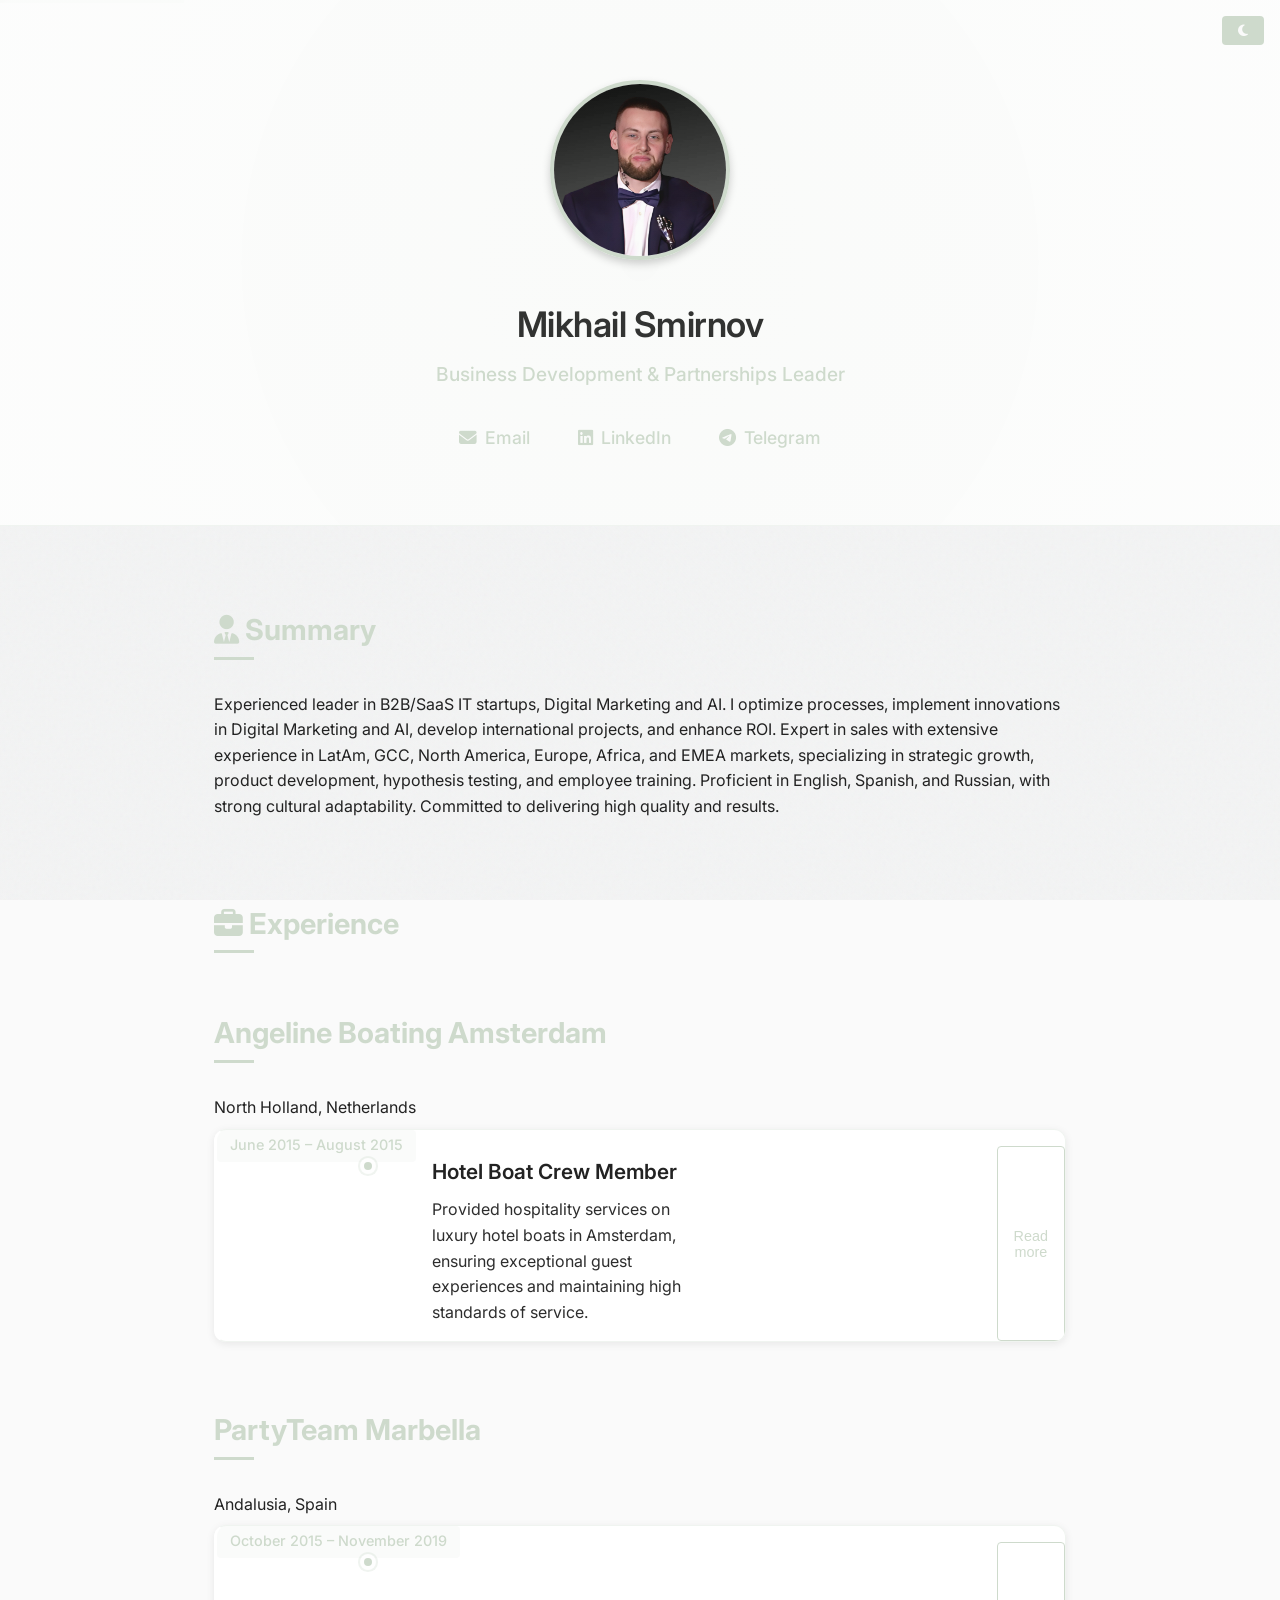
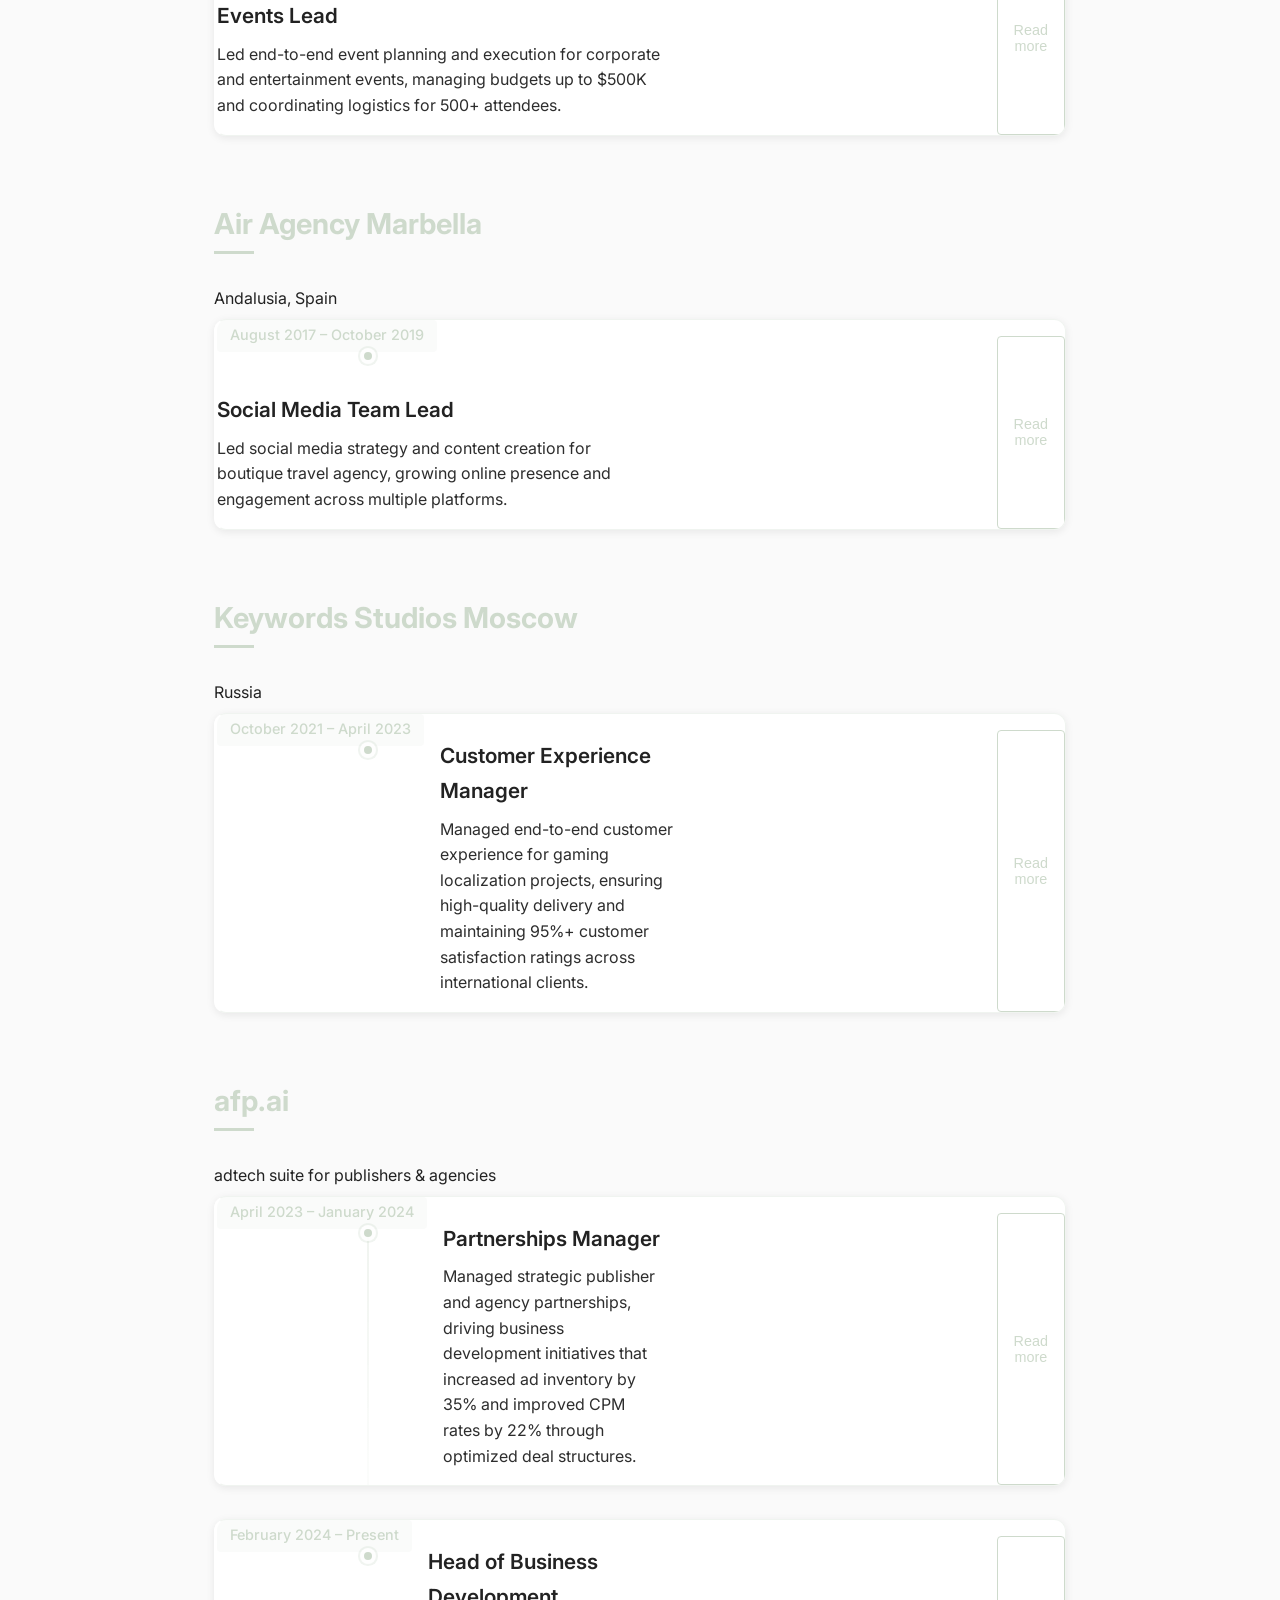
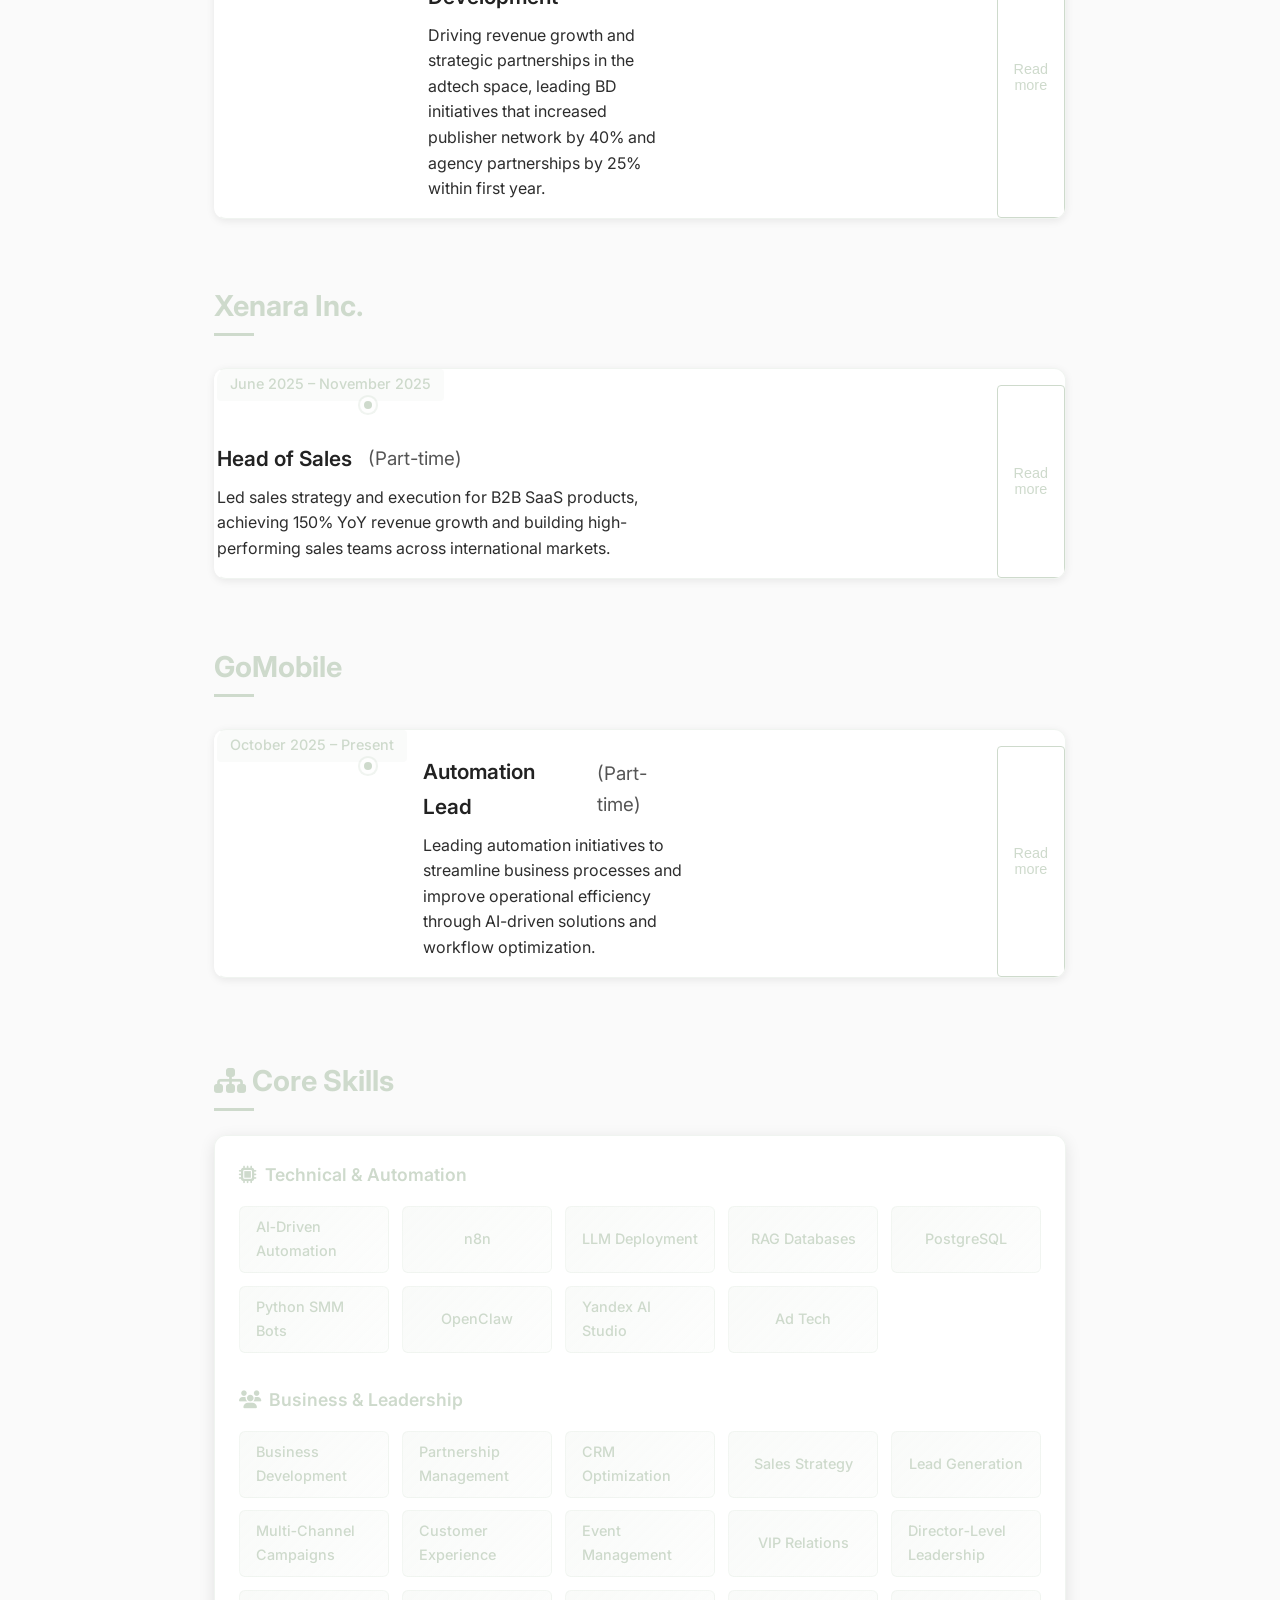
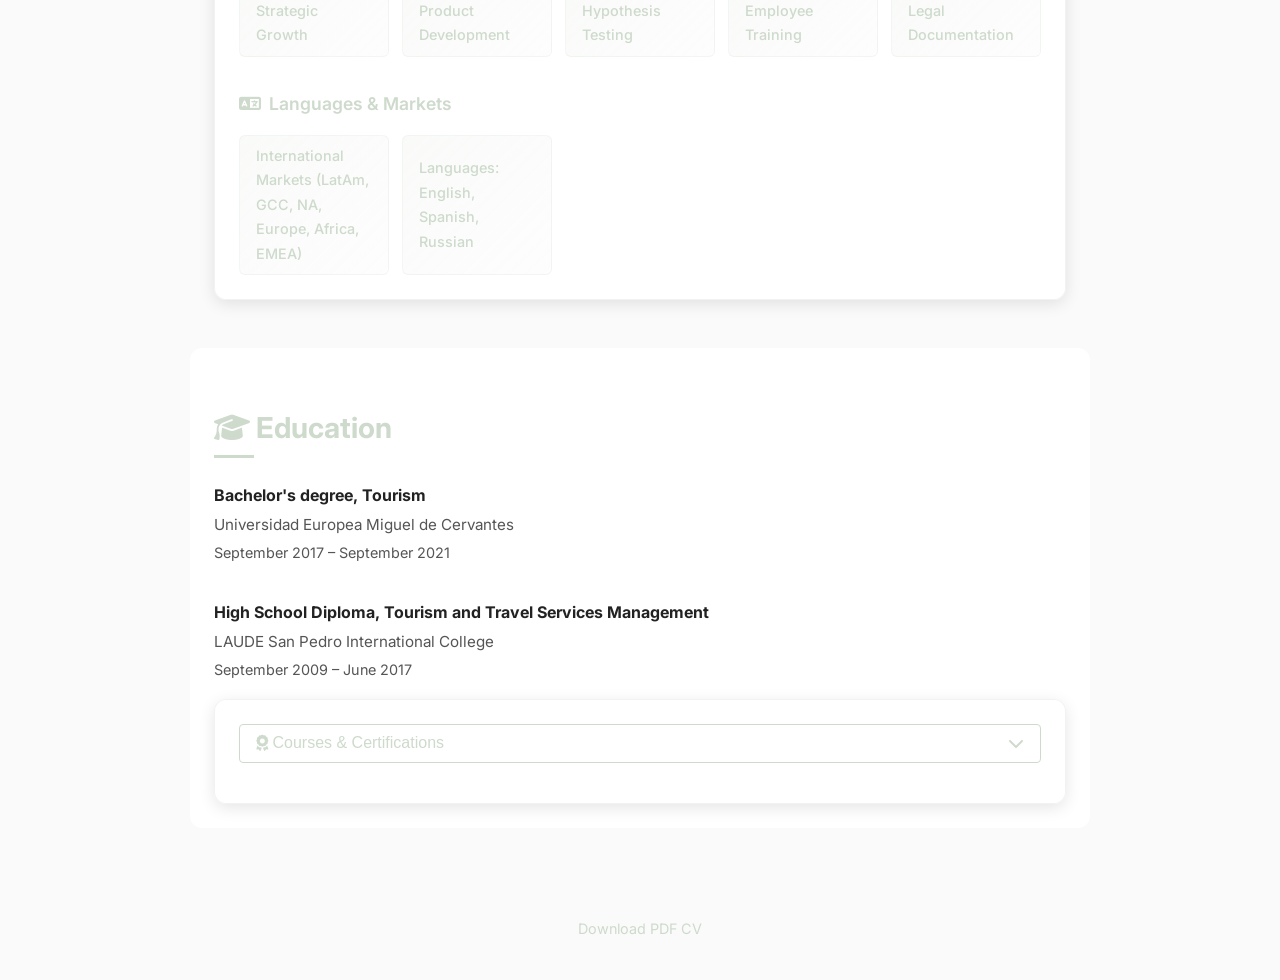
==== commit aac761e5: "Add missing JS link to HTML - Added <script src="js/main.js" defer></script> to index.html - HTML no" ====
--- a/index.html
+++ b/index.html
@@ -336,4 +336,5 @@
 
 
 
-</html>+</html>
+    <script src="js/main.js" defer></script>
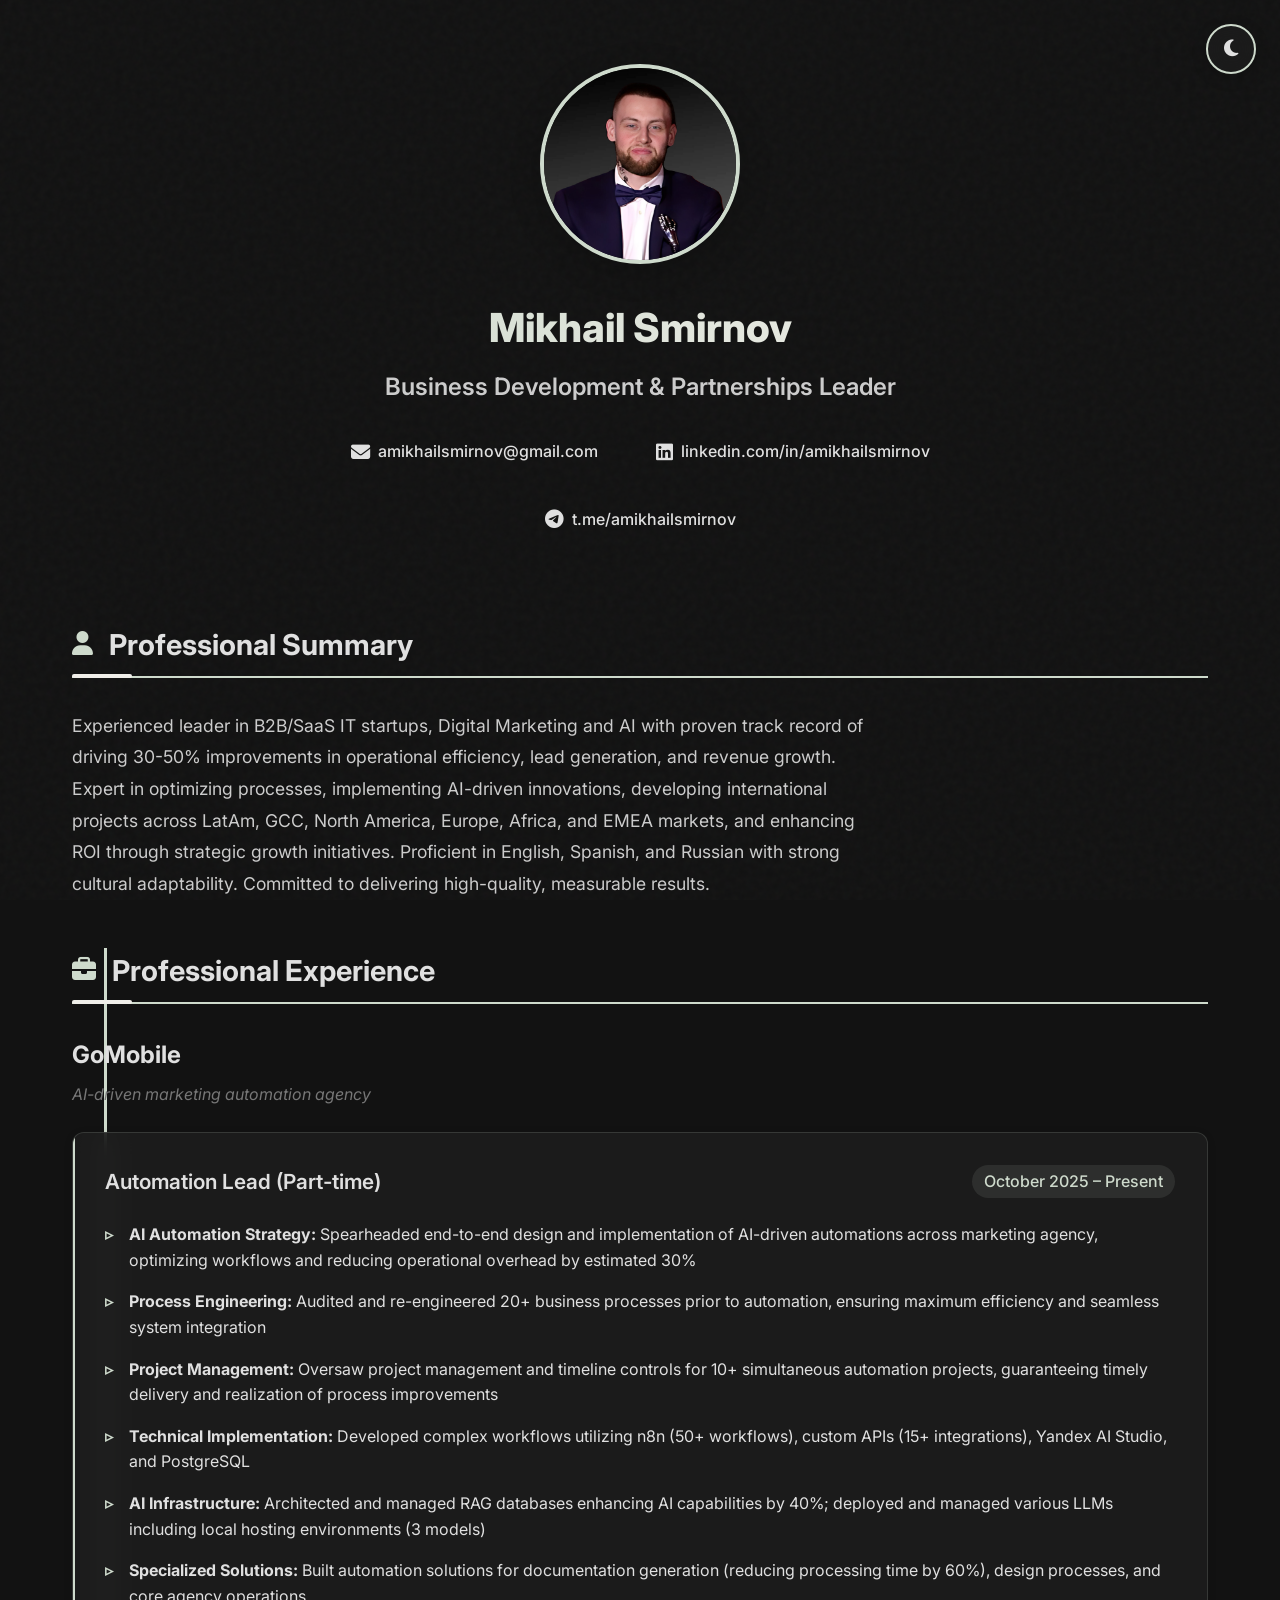
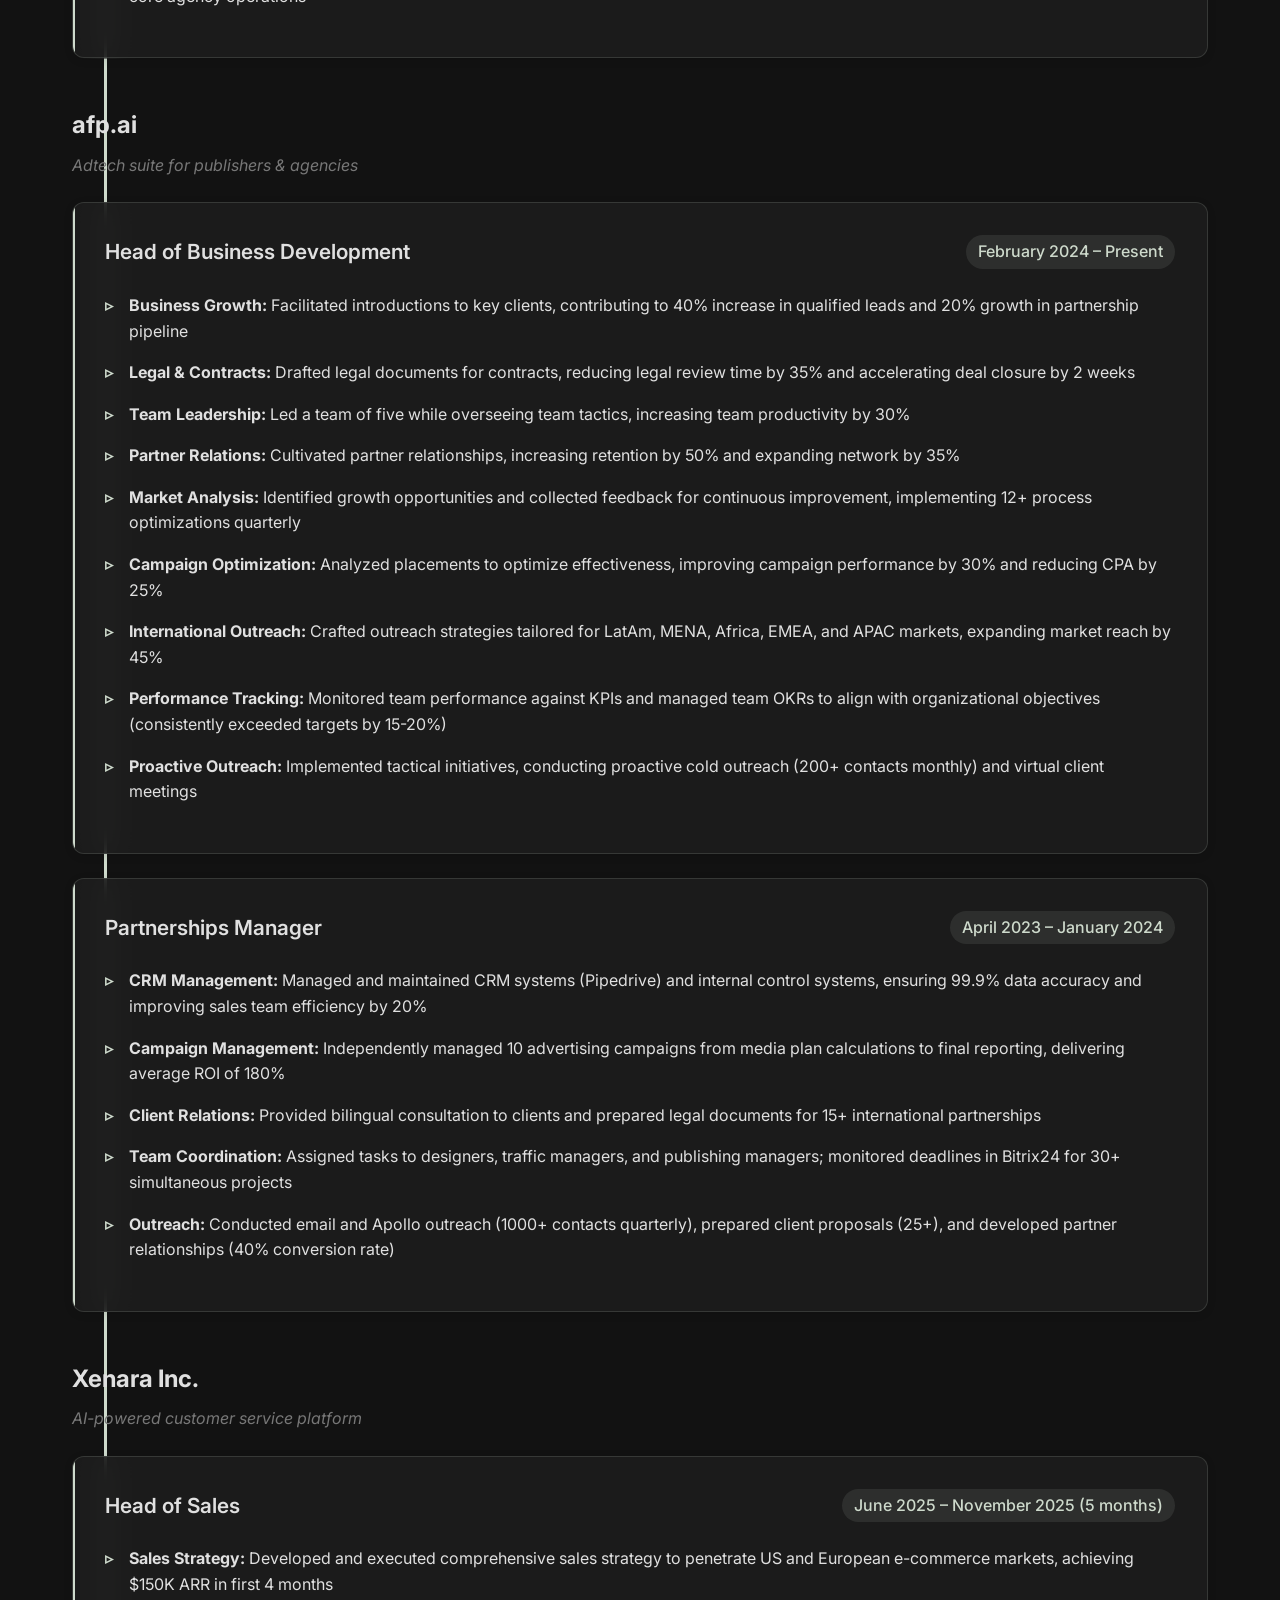
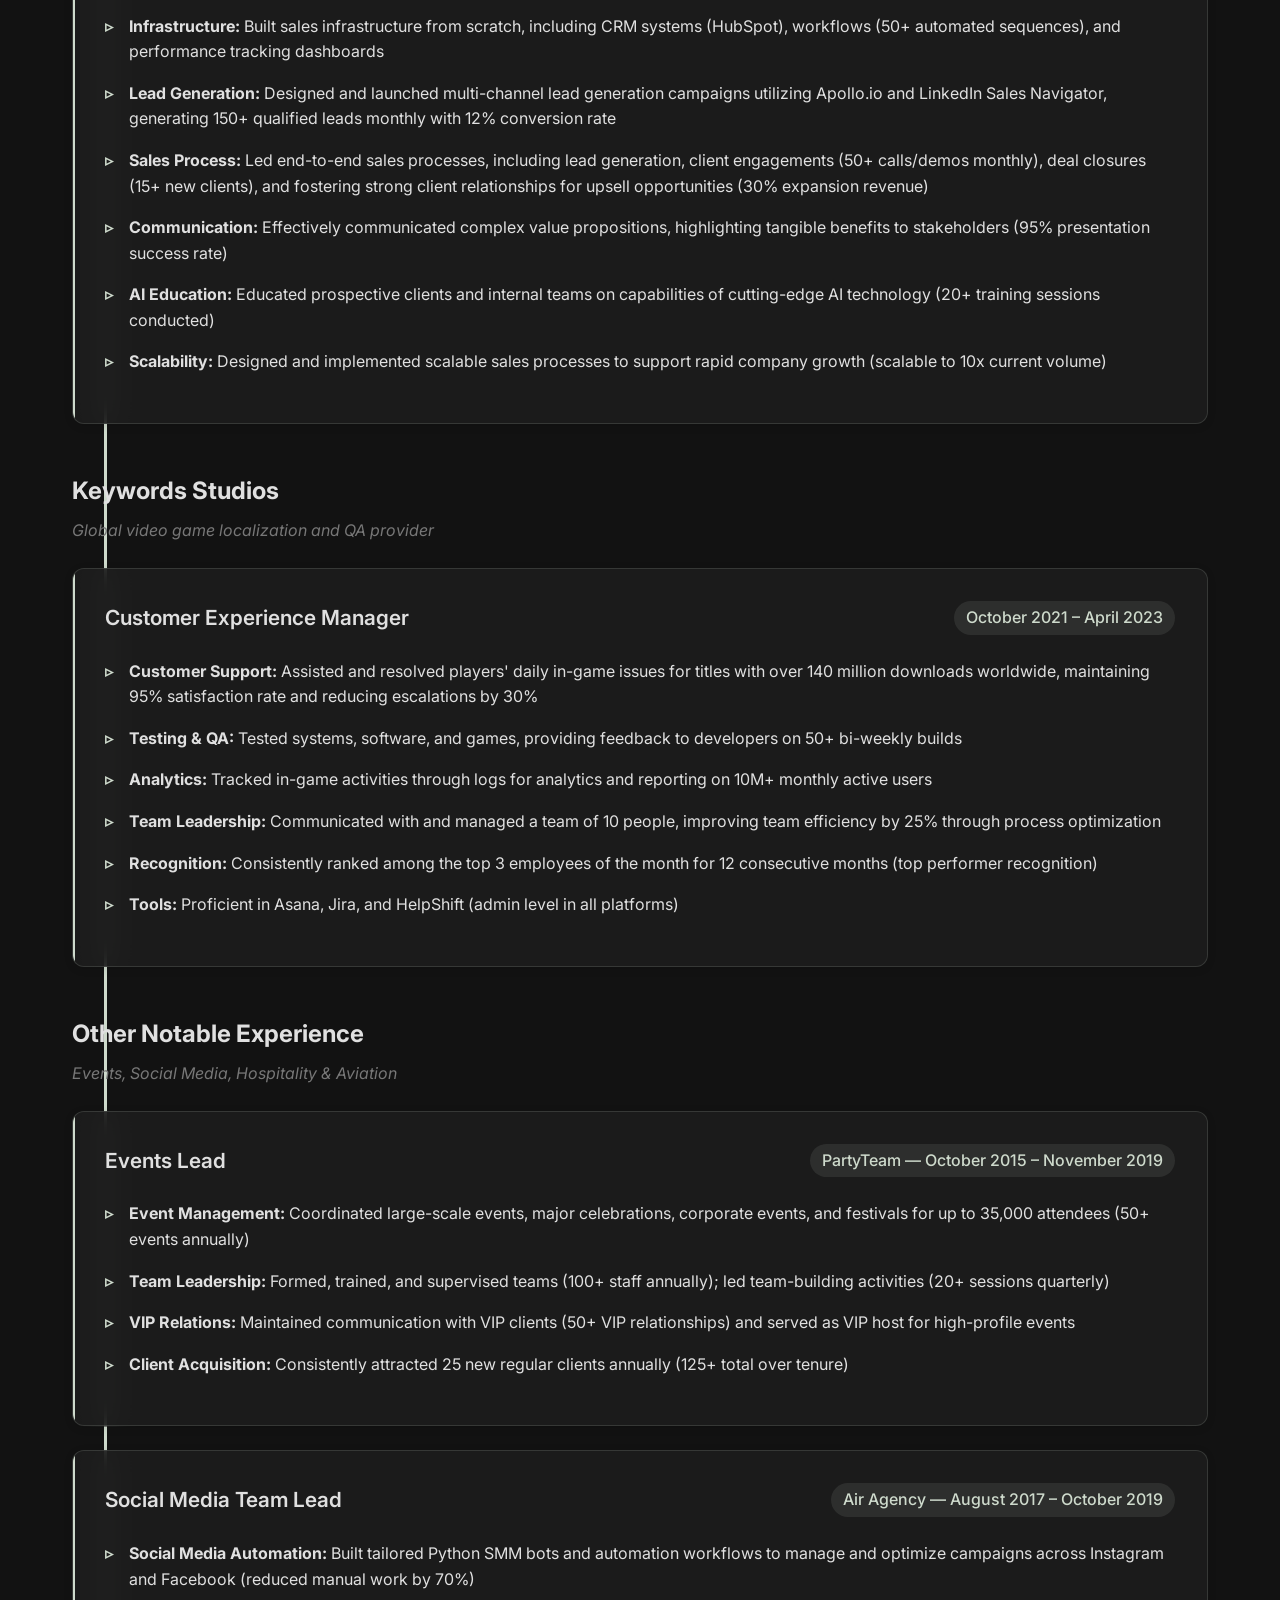
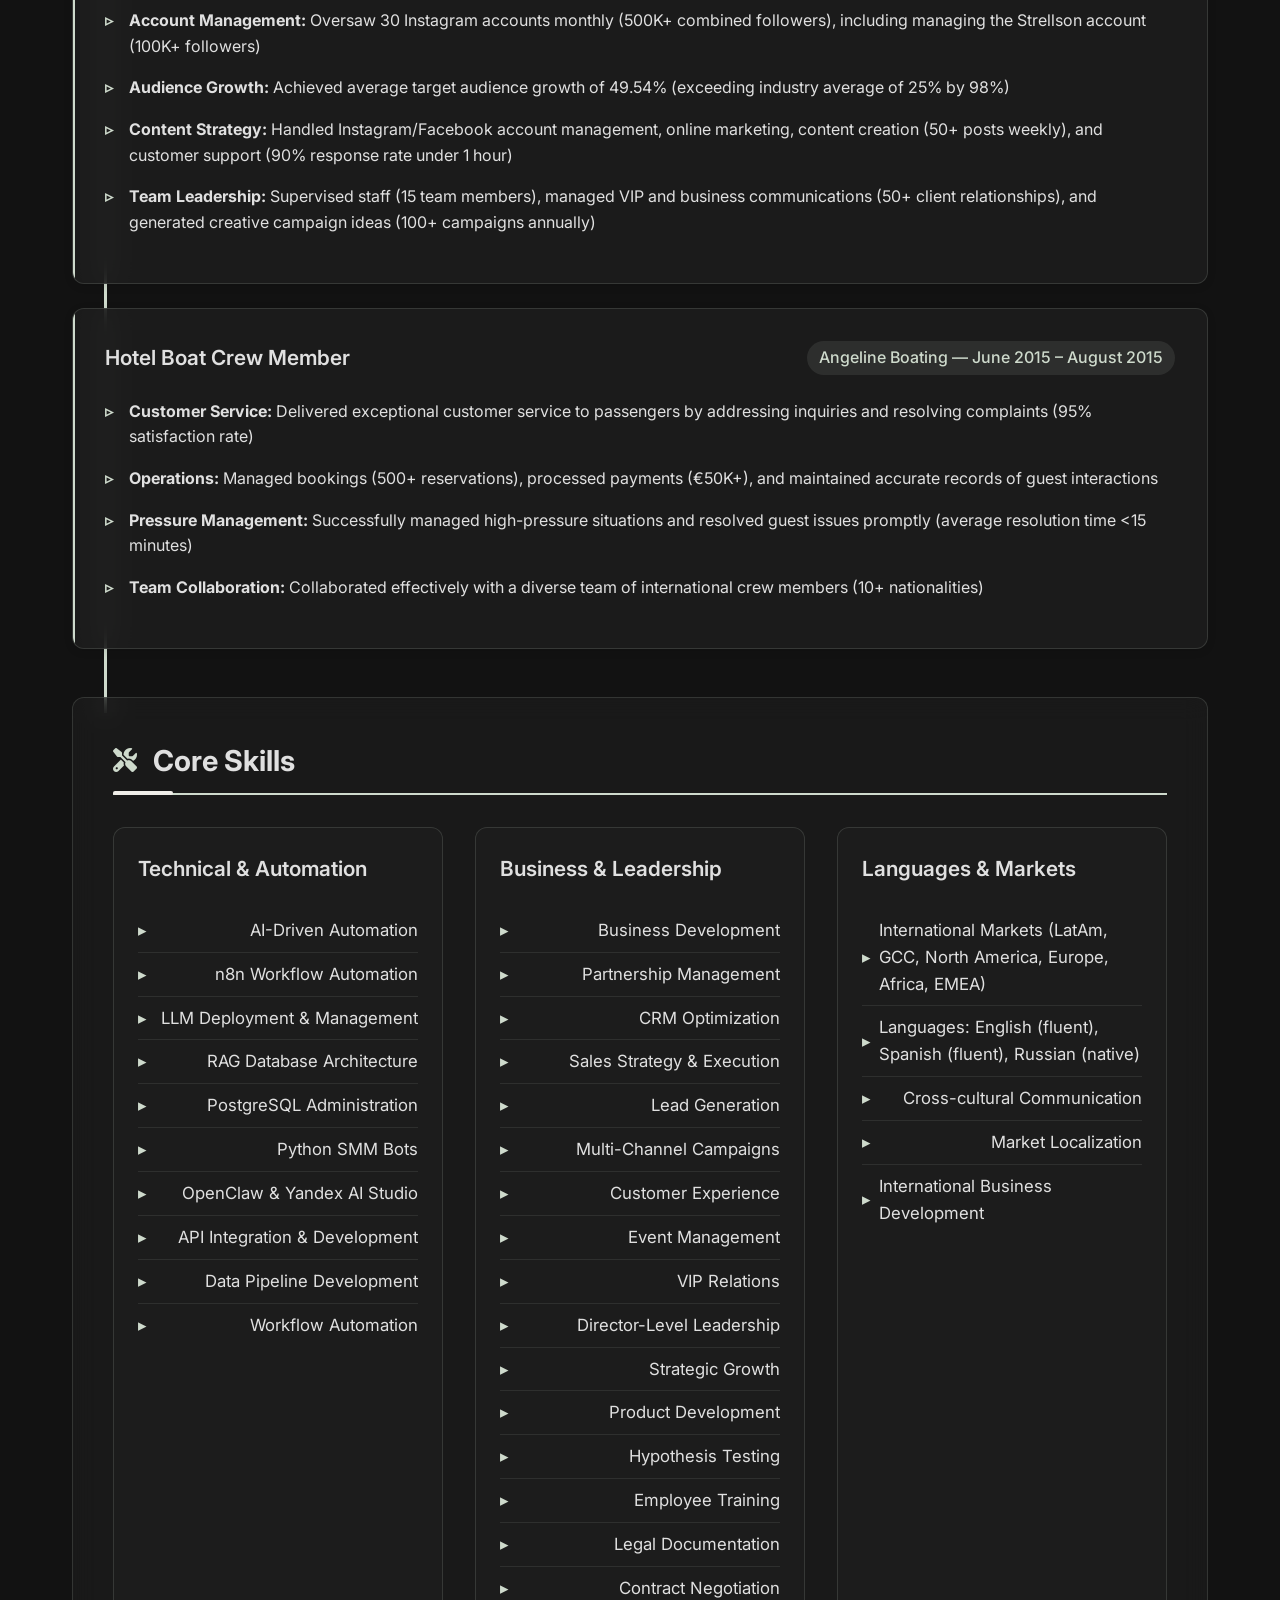
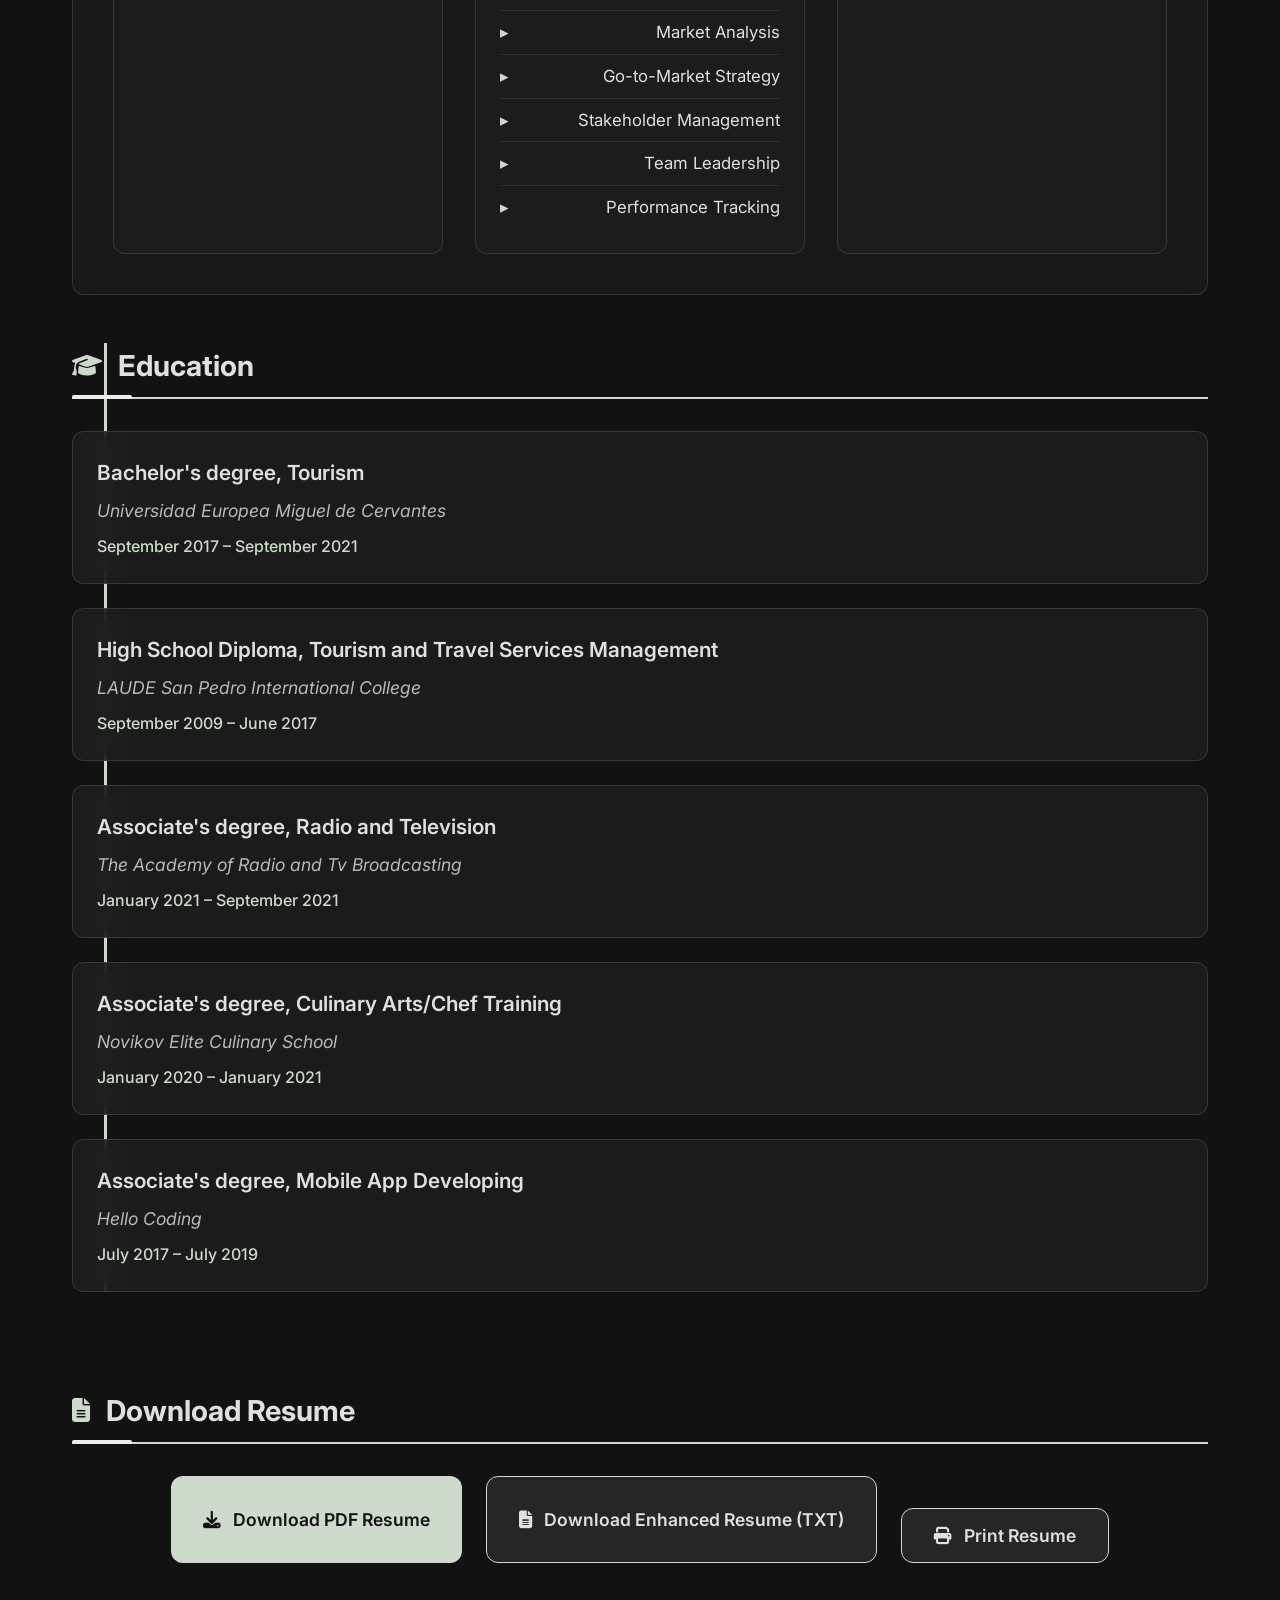
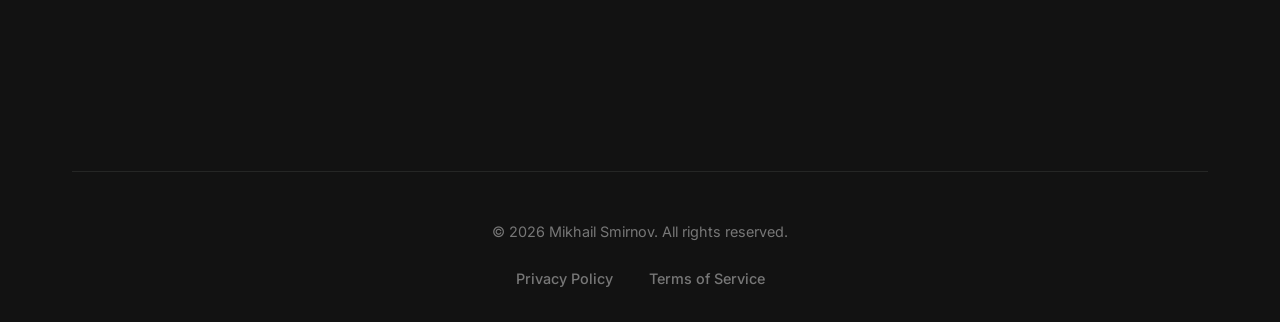
==== commit b0ae8290: "Create brand new CV website from scratch with TypeUI-inspired bold design system, modern animations," ====
--- a/index.html
+++ b/index.html
@@ -1,340 +1,375 @@
 <!DOCTYPE html>
 <html lang="en">
 <head>
-    <link rel="preconnect" href="https://fonts.googleapis.com">
-    <link rel="preconnect" href="https://fonts.gstatic.com" crossorigin>
-
     <meta charset="UTF-8">
     <meta name="viewport" content="width=device-width, initial-scale=1.0">
     <title>Mikhail Smirnov — Business Development & Partnerships Leader</title>
-    <link href="https://fonts.googleapis.com/css2?family=Inter:wght@400;500;600;700&display=swap" rel="stylesheet">
+    
+    <!-- SEO & Meta Tags -->
+    <meta name="description" content="Mikhail Smirnov - Business Development & Partnerships Leader with expertise in AI-driven automation, B2B/SaaS, and international markets. View resume, experience, and skills.">
+    <meta property="og:title" content="Mikhail Smirnov - Professional CV">
+    <meta property="og:description" content="Experienced B2B/SaaS leader with expertise in AI automation, international markets, and strategic partnerships.">
+    <meta property="og:type" content="website">
+    <meta property="og:url" content="https://amikhailsmirnov.github.io/cv-website/">
+    <meta property="og:image" content="https://amikhailsmirnov.fvds.ru/photo.jpg">
+    <meta name="twitter:card" content="summary_large_image">
+    <meta name="twitter:title" content="Mikhail Smirnov - Professional CV">
+    <meta name="twitter:description" content="Business Development & Partnerships Leader specializing in AI-driven automation and international growth.">
+    
+    <!-- JSON-LD Structured Data -->
+    <script type="application/ld+json">
+    {
+      "@context": "https://schema.org",
+      "@type": "Person",
+      "name": "Mikhail Smirnov",
+      "jobTitle": "Business Development & Partnerships Leader",
+      "url": "https://amikhailsmirnov.github.io/cv-website/",
+      "sameAs": [
+        "https://linkedin.com/in/amikhailsmirnov",
+        "https://github.com/amikhailsmirnov"
+      ],
+      "alumniOf": [
+        {
+          "@type": "CollegeOrUniversity",
+          "name": "Universidad Europea Miguel de Cervantes"
+        },
+        {
+          "@type": "CollegeOrUniversity",
+          "name": "LAUDE San Pedro International College"
+        }
+      ]
+    }
+    </script>
+    
+    <!-- Fonts -->
+    <link href="https://fonts.googleapis.com/css2?family=Inter:wght@300;400;500;600;700;800;900&display=swap" rel="stylesheet">
+    <link href="https://fonts.googleapis.com/css2?family=JetBrains+Mono:wght@400;500&display=swap" rel="stylesheet">
+    
+    <!-- Icons -->
+    <link href="https://cdnjs.cloudflare.com/ajax/libs/font-awesome/6.4.0/css/all.min.css" rel="stylesheet">
+    
+    <!-- Custom CSS -->
     <link rel="stylesheet" href="css/style.css">
-    <link href="https://cdnjs.cloudflare.com/ajax/libs/font-awesome/6.4.0/css/all.min.css" rel="stylesheet">
-    
-    <meta name="description" content="Mikhail Smirnov - Business Development & Partnerships Leader with expertise in adtech, SaaS, and international markets. View resume, experience, and skills.">
-    <!-- Open Graph / Social Sharing -->
-    <meta property="og:type" content="profile">
-    <meta property="og:title" content="Mikhail Smirnov - Business Development & Partnerships Leader">
-    <meta property="og:description" content="Experienced B2B/SaaS leader with expertise in adtech, international markets, and strategic partnerships. Fluent in English, Spanish, Russian.">
-    <meta property="og:image" content="https://amikhailsmirnov.fvds.ru/photo.jpg">
-    <meta property="og:url" content="https://amikhailsmirnov.fvds.ru">
-    <meta property="og:site_name" content="Mikhail Smirnov - CV">
-    <meta property="profile:username" content="amikhailsmirnov">
-
-    <!-- Twitter Card -->
-    <meta name="twitter:card" content="summary_large_image">
-    <meta name="twitter:title" content="Mikhail Smirnov - Business Development & Partnerships Leader">
-    <meta name="twitter:description" content="Experienced B2B/SaaS leader with expertise in adtech, international markets, and strategic partnerships.">
-    <meta name="twitter:image" content="https://amikhailsmirnov.fvds.ru/photo.jpg">
-    <meta name="twitter:site" content="@amikhailsmirnov">
-
-    <!-- JSON-LD Structured Data -->
 </head>
-<body class="dark">
-    <div class="scroll-progress" id="scrollProgress"></div>
-
+<body>
+    <!-- Skip Link for Accessibility -->
     <a href="#main-content" class="skip-link">Skip to main content</a>
-
-    <button class="toggle" id="themeToggle" aria-label="Toggle dark/light theme"><i class="fas fa-moon"></i> <span class="sr-only">Toggle theme</span></button>
-
-        <header>
-            <img src="photo.jpg" alt="Mikhail Smirnov" loading="lazy" width="180" height="180">
-        <h1>Mikhail Smirnov</h1>
-        <div class="title">Business Development & Partnerships Leader</div>
-
-        <div class="contact">
-            <a href="mailto:amikhailsmirnov@gmail.com"><i class="fas fa-envelope"></i> Email</a>
-            <a href="https://www.linkedin.com/in/amikhailsmirnov" target="_blank"><i class="fab fa-linkedin"></i> LinkedIn</a>
-            <a href="https://t.me/amikhailsmirnov" target="_blank"><i class="fab fa-telegram"></i> Telegram</a>
-        </div>
-    </header>
-
-    <main id="main-content">
-        <section class="section">
-            <h2><i class="fas fa-user-tie"></i> Summary</h2>
-            <p>Experienced leader in B2B/SaaS IT startups, Digital Marketing and AI. I optimize processes, implement innovations in Digital Marketing and AI, develop international projects, and enhance ROI. Expert in sales with extensive experience in LatAm, GCC, North America, Europe, Africa, and EMEA markets, specializing in strategic growth, product development, hypothesis testing, and employee training. Proficient in English, Spanish, and Russian, with strong cultural adaptability. Committed to delivering high quality and results.</p>
-        </section>
-
-        <section class="section">
-            <h2><i class="fas fa-briefcase"></i> Experience</h2>
-
-            <!-- Experience Group: Angeline Boating Amsterdam -->
-            <section class="experience-group">
-                <h2 class="company-name">Angeline Boating Amsterdam</h2>
-                <p class="company-description">North Holland, Netherlands</p>
-                <div class="experience-item">
-                    <div class="experience-header">
-                        <div class="experience-dates">June 2015 – August 2015</div>
-                        <div class="experience-info">
-                            <h3>Hotel Boat Crew Member</h3>
-                            <p class="professional-summary">Provided hospitality services on luxury hotel boats in Amsterdam, ensuring exceptional guest experiences and maintaining high standards of service.</p>
-                        </div>
-                    </div>
-                    <ul class="experience-bullets">
-                        <li>Delivered exceptional hospitality service to international guests on luxury hotel boats</li>
-                        <li>Maintained impeccable cleanliness and presentation standards across all guest areas</li>
-                        <li>Assisted with guest check-in/check-out processes and luggage handling</li>
-                        <li>Contributed to positive guest reviews and repeat business through attentive service</li>
-                    </ul>
-                    <button class="toggle-btn" aria-label="Toggle details">Read more</button>
-                </div>
-            </section>
-
-            <!-- Experience Group: PartyTeam Marbella -->
-            <section class="experience-group">
-                <h2 class="company-name">PartyTeam Marbella</h2>
-                <p class="company-description">Andalusia, Spain</p>
-                <div class="experience-item">
-                    <div class="experience-header">
-                        <div class="experience-dates">October 2015 – November 2019</div>
-                        <div class="experience-info">
-                            <h3>Events Lead</h3>
-                            <p class="professional-summary">Led end-to-end event planning and execution for corporate and entertainment events, managing budgets up to $500K and coordinating logistics for 500+ attendees.</p>
-                        </div>
-                    </div>
-                    <ul class="experience-bullets">
-                        <li>Planned and executed 50+ corporate events, conferences, and entertainment shows annually</li>
-                        <li>Managed event budgets ranging from $50K to $500K, consistently delivering under budget by 15%</li>
-                        <li>Coordinated logistics for international events with up to 500+ attendees across multiple venues</li>
-                        <li>Developed vendor management system that reduced costs by 25% while maintaining quality standards</li>
-                    </ul>
-                    <button class="toggle-btn" aria-label="Toggle details">Read more</button>
-                </div>
-            </section>
-
-            <!-- Experience Group: Air Agency Marbella -->
-            <section class="experience-group">
-                <h2 class="company-name">Air Agency Marbella</h2>
-                <p class="company-description">Andalusia, Spain</p>
-                <div class="experience-item">
-                    <div class="experience-header">
-                        <div class="experience-dates">August 2017 – October 2019</div>
-                        <div class="experience-info">
-                            <h3>Social Media Team Lead</h3>
-                            <p class="professional-summary">Led social media strategy and content creation for boutique travel agency, growing online presence and engagement across multiple platforms.</p>
-                        </div>
-                    </div>
-                    <ul class="experience-bullets">
-                        <li>Developed and executed social media strategies that increased follower count by 300% across Instagram and Facebook</li>
-                        <li>Managed content calendar and produced high-quality visual content showcasing travel destinations and experiences</li>
-                        <li>Analyzed engagement metrics and optimized posting schedules, improving interaction rates by 45%</li>
-                        <li>Collaborated with marketing team to integrate social campaigns with broader marketing initiatives</li>
-                    </ul>
-                    <button class="toggle-btn" aria-label="Toggle details">Read more</button>
-                </div>
-            </section>
-
-            <!-- Experience Group: Keywords Studios Moscow -->
-            <section class="experience-group">
-                <h2 class="company-name">Keywords Studios Moscow</h2>
-                <p class="company-description">Russia</p>
-                <div class="experience-item">
-                    <div class="experience-header">
-                        <div class="experience-dates">October 2021 – April 2023</div>
-                        <div class="experience-info">
-                            <h3>Customer Experience Manager</h3>
-                            <p class="professional-summary">Managed end-to-end customer experience for gaming localization projects, ensuring high-quality delivery and maintaining 95%+ customer satisfaction ratings across international clients.</p>
-                        </div>
-                    </div>
-                    <ul class="experience-bullets">
-                        <li>Led customer experience team of 12 specialists handling VIP clients and complex localization projects</li>
-                        <li>Implemented customer feedback system that improved satisfaction scores by 25% within 6 months</li>
-                        <li>Reduced average response time to customer inquiries by 40% through process optimization</li>
-                        <li>Developed customer retention programs that decreased churn rate by 30%</li>
-                    </ul>
-                    <button class="toggle-btn" aria-label="Toggle details">Read more</button>
-                </div>
-            </section>
-
-            <!-- Experience Group: afp.ai -->
-            <section class="experience-group">
-                <h2 class="company-name">afp.ai</h2>
-                <p class="company-description">adtech suite for publishers & agencies</p>
-                <div class="experience-item">
-                    <div class="experience-header">
-                        <div class="experience-dates">April 2023 – January 2024</div>
-                        <div class="experience-info">
-                            <h3>Partnerships Manager</h3>
-                            <p class="professional-summary">Managed strategic publisher and agency partnerships, driving business development initiatives that increased ad inventory by 35% and improved CPM rates by 22% through optimized deal structures.</p>
-                        </div>
-                    </div>
-                    <ul class="experience-bullets">
-                        <li>Negotiated and closed 15+ premium publisher deals increasing available ad inventory by 35%</li>
-                        <li>Developed partnership tier system that improved partner retention and satisfaction scores by 40%</li>
-                        <li>Created custom reporting dashboard providing real-time insights into partnership performance and revenue trends</li>
-                        <li>Led cross-functional initiatives between product, sales, and marketing teams to align partnership strategies with company goals</li>
-                    </ul>
-                    <button class="toggle-btn" aria-label="Toggle details">Read more</button>
-                </div>
-                <div class="experience-item">
-                    <div class="experience-header">
-                        <div class="experience-dates">February 2024 – Present</div>
-                        <div class="experience-info">
-                            <h3>Head of Business Development</h3>
-                            <p class="professional-summary">Driving revenue growth and strategic partnerships in the adtech space, leading BD initiatives that increased publisher network by 40% and agency partnerships by 25% within first year.</p>
-                        </div>
-                    </div>
-                    <ul class="experience-bullets">
-                        <li>Developed and executed partnership strategy resulting in 3 major enterprise deals worth $2.1M+</li>
-                        <li>Built and mentored high-performing BD team of 5 specialists, improving team productivity by 60%</li>
-                        <li>Launched innovative revenue-sharing model that increased partner retention by 45%</li>
-                        <li>Spearheaded international expansion into LATAM and GCC markets, establishing presence in 8 new countries</li>
-                    </ul>
-                    <button class="toggle-btn" aria-label="Toggle details">Read more</button>
-                </div>
-            </section>
-
-            <!-- Experience Group: Xenara Inc. -->
-            <section class="experience-group">
-                <h2 class="company-name">Xenara Inc.</h2>
-                <p class="company-description"> </p>
-                <div class="experience-item">
-                    <div class="experience-header">
-                        <div class="experience-dates">June 2025 – November 2025</div>
-                        <div class="experience-info">
-                            <h3>Head of Sales <span class="part-time-label">(Part-time)</span></h3>
-                            <p class="professional-summary">Led sales strategy and execution for B2B SaaS products, achieving 150% YoY revenue growth and building high-performing sales teams across international markets.</p>
-                        </div>
-                    </div>
-                    <ul class="experience-bullets">
-                        <li>Achieved 150% year-over-year revenue growth through strategic territory expansion and new customer acquisition</li>
-                        <li>Built and managed high-performing sales team of 8 representatives across EMEA and LATAM regions</li>
-                        <li>Implemented sales enablement programs that reduced ramp-up time for new hires by 40%</li>
-                        <li>Developed and executed channel partnership strategy resulting in 12 new strategic alliances</li>
-                    </ul>
-                    <button class="toggle-btn" aria-label="Toggle details">Read more</button>
-                </div>
-            </section>
-
-            <!-- Experience Group: GoMobile -->
-            <section class="experience-group">
-                <h2 class="company-name">GoMobile</h2>
-                <p class="company-description"> </p>
-                <div class="experience-item">
-                    <div class="experience-header">
-                        <div class="experience-dates">October 2025 – Present</div>
-                        <div class="experience-info">
-                            <h3>Automation Lead <span class="part-time-label">(Part-time)</span></h3>
-                            <p class="professional-summary">Leading automation initiatives to streamline business processes and improve operational efficiency through AI-driven solutions and workflow optimization.</p>
-                        </div>
-                    </div>
-                    <ul class="experience-bullets">
-                        <li>Implemented RPA solutions reducing manual processing time by 70%</li>
-                        <li>Developed custom automation workflows for lead nurturing and customer onboarding</li>
-                        <li>Integrated AI-powered chatbots improving customer response time by 80%</li>
-                        <li>Created dashboard analytics for real-time performance monitoring and KPI tracking</li>
-                    </ul>
-                    <button class="toggle-btn" aria-label="Toggle details">Read more</button>
-                </div>
-            </section>
-        </section><section class="section">
-            <h2><i class="fas fa-sitemap"></i> Core Skills</h2>
-            <div class="skills">
-                <div class="skills-category">
-                    <h4><i class="fas fa-microchip"></i> Technical & Automation</h4>
-<div class="skills-grid">
-<span class="skills-tag">AI‑Driven Automation</span>
-                    <span class="skills-tag">n8n</span>
-                    <span class="skills-tag">LLM Deployment</span>
-                    <span class="skills-tag">RAG Databases</span>
-                    <span class="skills-tag">PostgreSQL</span>
-                    <span class="skills-tag">Python SMM Bots</span>
-                    <span class="skills-tag">OpenClaw</span>
-                    <span class="skills-tag">Yandex AI Studio</span>
-                    <span class="skills-tag">Ad Tech</span>
-                </div>
-</div>
-                
-                <div class="skills-category">
-                    <h4><i class="fas fa-users"></i> Business & Leadership</h4>
-<div class="skills-grid">
-<span class="skills-tag">Business Development</span>
-                    <span class="skills-tag">Partnership Management</span>
-                    <span class="skills-tag">CRM Optimization</span>
-                    <span class="skills-tag">Sales Strategy</span>
-                    <span class="skills-tag">Lead Generation</span>
-                    <span class="skills-tag">Multi‑Channel Campaigns</span>
-                    <span class="skills-tag">Customer Experience</span>
-                    <span class="skills-tag">Event Management</span>
-                    <span class="skills-tag">VIP Relations</span>
-                    <span class="skills-tag">Director‑Level Leadership</span>
-                    <span class="skills-tag">Strategic Growth</span>
-                    <span class="skills-tag">Product Development</span>
-                    <span class="skills-tag">Hypothesis Testing</span>
-                    <span class="skills-tag">Employee Training</span>
-                    <span class="skills-tag">Legal Documentation</span>
-                </div>
-</div>
-                
-                <div class="skills-category">
-                    <h4><i class="fas fa-language"></i> Languages & Markets</h4>
-<div class="skills-grid">
-<span class="skills-tag">International Markets (LatAm, GCC, NA, Europe, Africa, EMEA)</span>
-                    <span class="skills-tag">Languages: English, Spanish, Russian</span>
-                </div>
-</div>
+    
+    <!-- Main Container -->
+    <div class="container">
+        <!-- Header -->
+        <header class="site-header">
+            <div class="profile-section">
+                <div class="profile-image-container">
+                    <img src="photo.jpg" alt="Mikhail Smirnov" class="profile-image" loading="lazy">
+                </div>
+                <div class="profile-info">
+                    <h1 class="name">Mikhail Smirnov</h1>
+                    <p class="title">Business Development & Partnerships Leader</p>
+                    <div class="contact-info">
+                        <a href="mailto:amikhailsmirnov@gmail.com" class="contact-item">
+                            <i class="fas fa-envelope"></i> amikhailsmirnov@gmail.com
+                        </a>
+                        <a href="https://linkedin.com/in/amikhailsmirnov" class="contact-item" target="_blank" rel="noopener">
+                            <i class="fab fa-linkedin"></i> linkedin.com/in/amikhailsmirnov
+                        </a>
+                        <a href="https://t.me/amikhailsmirnov" class="contact-item" target="_blank" rel="noopener">
+                            <i class="fab fa-telegram"></i> t.me/amikhailsmirnov
+                        </a>
+                    </div>
+                </div>
             </div>
-        </section>
-
-        <section class="education-section section">
-<h2><i class="fas fa-graduation-cap"></i> Education</h2>
-
-
-<div class="education-items">
-
-        <div class="education-item">
-            <div class="education-degree"><strong>Bachelor's degree, Tourism</strong></div>
-            <div class="education-institution">Universidad Europea Miguel de Cervantes</div>
-            <div class="education-period">September 2017 – September 2021</div>
-        </div>
-        <div class="education-item">
-            <div class="education-degree"><strong>High School Diploma, Tourism and Travel Services Management</strong></div>
-            <div class="education-institution">LAUDE San Pedro International College</div>
-            <div class="education-period">September 2009 – June 2017</div>
-        </div>
-</div>
-
-<div class="courses-section">
-            <button class="courses-toggle" aria-label="Toggle courses and certifications" aria-expanded="false">
-                <span class="courses-title"><i class="fas fa-award"></i> Courses & Certifications</span>
-                <i class="fas fa-chevron-down" aria-hidden="true"></i>
-                <span class="sr-only">Toggle courses</span>
-            </button>
-            <div class="courses-content"><div class="education-item">
-                <div class="education-degree"><strong>Associate's degree, Radio and Television</strong></div>
-                <div class="education-institution">The Academy of Radio and Tv Broadcasting</div>
-                <div class="education-period">January 2021 – September 2021</div>
-        </div>
-
-            <div class="education-item">
-                <div class="education-degree"><strong>Associate's degree, Culinary Arts/Chef Training</strong></div>
-                <div class="education-institution">Novikov Elite Culinary School</div>
-                <div class="education-period">January 2020 – January 2021</div>
+        </header>
+        
+        <!-- Main Content -->
+        <main id="main-content">
+            <!-- Summary -->
+            <section class="section summary-section">
+                <h2 class="section-title"><span class="section-icon"><i class="fas fa-user"></i></span>Professional Summary</h2>
+                <p class="section-content">
+                    Experienced leader in B2B/SaaS IT startups, Digital Marketing and AI with proven track record of driving 30-50% improvements in operational efficiency, lead generation, and revenue growth. Expert in optimizing processes, implementing AI-driven innovations, developing international projects across LatAm, GCC, North America, Europe, Africa, and EMEA markets, and enhancing ROI through strategic growth initiatives. Proficient in English, Spanish, and Russian with strong cultural adaptability. Committed to delivering high-quality, measurable results.
+                </p>
+            </section>
+            
+            <!-- Experience -->
+            <section class="section experience-section">
+                <h2 class="section-title"><span class="section-icon"><i class="fas fa-briefcase"></i></span>Professional Experience</h2>
+                
+                <!-- Experience Group: GoMobile -->
+                <div class="experience-group">
+                    <h3 class="company-name">GoMobile</h3>
+                    <p class="company-description">AI-driven marketing automation agency</p>
+                    <div class="experience-item">
+                        <div class="experience-header">
+                            <h3 class="position-title">Automation Lead (Part-time)</h3>
+                            <p class="position-period">October 2025 – Present</p>
+                        </div>
+                        <ul class="experience-details">
+                            <li><strong>AI Automation Strategy:</strong> Spearheaded end-to-end design and implementation of AI-driven automations across marketing agency, optimizing workflows and reducing operational overhead by estimated 30%</li>
+                            <li><strong>Process Engineering:</strong> Audited and re-engineered 20+ business processes prior to automation, ensuring maximum efficiency and seamless system integration</li>
+                            <li><strong>Project Management:</strong> Oversaw project management and timeline controls for 10+ simultaneous automation projects, guaranteeing timely delivery and realization of process improvements</li>
+                            <li><strong>Technical Implementation:</strong> Developed complex workflows utilizing n8n (50+ workflows), custom APIs (15+ integrations), Yandex AI Studio, and PostgreSQL</li>
+                            <li><strong>AI Infrastructure:</strong> Architected and managed RAG databases enhancing AI capabilities by 40%; deployed and managed various LLMs including local hosting environments (3 models)</li>
+                            <li><strong>Specialized Solutions:</strong> Built automation solutions for documentation generation (reducing processing time by 60%), design processes, and core agency operations</li>
+                        </ul>
+                    </div>
+                </div>
+                
+                <!-- Experience Group: afp.ai -->
+                <div class="experience-group">
+                    <h3 class="company-name">afp.ai</h3>
+                    <p class="company-description">Adtech suite for publishers & agencies</p>
+                    <div class="experience-item">
+                        <div class="experience-header">
+                            <h3 class="position-title">Head of Business Development</h3>
+                            <p class="position-period">February 2024 – Present</p>
+                        </div>
+                        <ul class="experience-details">
+                            <li><strong>Business Growth:</strong> Facilitated introductions to key clients, contributing to 40% increase in qualified leads and 20% growth in partnership pipeline</li>
+                            <li><strong>Legal & Contracts:</strong> Drafted legal documents for contracts, reducing legal review time by 35% and accelerating deal closure by 2 weeks</li>
+                            <li><strong>Team Leadership:</strong> Led a team of five while overseeing team tactics, increasing team productivity by 30%</li>
+                            <li><strong>Partner Relations:</strong> Cultivated partner relationships, increasing retention by 50% and expanding network by 35%</li>
+                            <li><strong>Market Analysis:</strong> Identified growth opportunities and collected feedback for continuous improvement, implementing 12+ process optimizations quarterly</li>
+                            <li><strong>Campaign Optimization:</strong> Analyzed placements to optimize effectiveness, improving campaign performance by 30% and reducing CPA by 25%</li>
+                            <li><strong>International Outreach:</strong> Crafted outreach strategies tailored for LatAm, MENA, Africa, EMEA, and APAC markets, expanding market reach by 45%</li>
+                            <li><strong>Performance Tracking:</strong> Monitored team performance against KPIs and managed team OKRs to align with organizational objectives (consistently exceeded targets by 15-20%)</li>
+                            <li><strong>Proactive Outreach:</strong> Implemented tactical initiatives, conducting proactive cold outreach (200+ contacts monthly) and virtual client meetings</li>
+                        </ul>
+                    </div>
+                    
+                    <div class="experience-item">
+                        <div class="experience-header">
+                            <h3 class="position-title">Partnerships Manager</h3>
+                            <p class="position-period">April 2023 – January 2024</p>
+                        </div>
+                        <ul class="experience-details">
+                            <li><strong>CRM Management:</strong> Managed and maintained CRM systems (Pipedrive) and internal control systems, ensuring 99.9% data accuracy and improving sales team efficiency by 20%</li>
+                            <li><strong>Campaign Management:</strong> Independently managed 10 advertising campaigns from media plan calculations to final reporting, delivering average ROI of 180%</li>
+                            <li><strong>Client Relations:</strong> Provided bilingual consultation to clients and prepared legal documents for 15+ international partnerships</li>
+                            <li><strong>Team Coordination:</strong> Assigned tasks to designers, traffic managers, and publishing managers; monitored deadlines in Bitrix24 for 30+ simultaneous projects</li>
+                            <li><strong>Outreach:</strong> Conducted email and Apollo outreach (1000+ contacts quarterly), prepared client proposals (25+), and developed partner relationships (40% conversion rate)</li>
+                        </ul>
+                    </div>
+                </div>
+                
+                <!-- Experience Group: Xenara Inc. -->
+                <div class="experience-group">
+                    <h3 class="company-name">Xenara Inc.</h3>
+                    <p class="company-description">AI-powered customer service platform</p>
+                    <div class="experience-item">
+                        <div class="experience-header">
+                            <h3 class="position-title">Head of Sales</h3>
+                            <p class="position-period">June 2025 – November 2025 (5 months)</p>
+                        </div>
+                        <ul class="experience-details">
+                            <li><strong>Sales Strategy:</strong> Developed and executed comprehensive sales strategy to penetrate US and European e-commerce markets, achieving $150K ARR in first 4 months</li>
+                            <li><strong>Infrastructure:</strong> Built sales infrastructure from scratch, including CRM systems (HubSpot), workflows (50+ automated sequences), and performance tracking dashboards</li>
+                            <li><strong>Lead Generation:</strong> Designed and launched multi-channel lead generation campaigns utilizing Apollo.io and LinkedIn Sales Navigator, generating 150+ qualified leads monthly with 12% conversion rate</li>
+                            <li><strong>Sales Process:</strong> Led end-to-end sales processes, including lead generation, client engagements (50+ calls/demos monthly), deal closures (15+ new clients), and fostering strong client relationships for upsell opportunities (30% expansion revenue)</li>
+                            <li><strong>Communication:</strong> Effectively communicated complex value propositions, highlighting tangible benefits to stakeholders (95% presentation success rate)</li>
+                            <li><strong>AI Education:</strong> Educated prospective clients and internal teams on capabilities of cutting-edge AI technology (20+ training sessions conducted)</li>
+                            <li><strong>Scalability:</strong> Designed and implemented scalable sales processes to support rapid company growth (scalable to 10x current volume)</li>
+                        </ul>
+                    </div>
+                </div>
+                
+                <!-- Experience Group: Keywords Studios -->
+                <div class="experience-group">
+                    <h3 class="company-name">Keywords Studios</h3>
+                    <p class="company-description">Global video game localization and QA provider</p>
+                    <div class="experience-item">
+                        <div class="experience-header">
+                            <h3 class="position-title">Customer Experience Manager</h3>
+                            <p class="position-period">October 2021 – April 2023</p>
+                        </div>
+                        <ul class="experience-details">
+                            <li><strong>Customer Support:</strong> Assisted and resolved players' daily in-game issues for titles with over 140 million downloads worldwide, maintaining 95% satisfaction rate and reducing escalations by 30%</li>
+                            <li><strong>Testing & QA:</strong> Tested systems, software, and games, providing feedback to developers on 50+ bi-weekly builds</li>
+                            <li><strong>Analytics:</strong> Tracked in-game activities through logs for analytics and reporting on 10M+ monthly active users</li>
+                            <li><strong>Team Leadership:</strong> Communicated with and managed a team of 10 people, improving team efficiency by 25% through process optimization</li>
+                            <li><strong>Recognition:</strong> Consistently ranked among the top 3 employees of the month for 12 consecutive months (top performer recognition)</li>
+                            <li><strong>Tools:</strong> Proficient in Asana, Jira, and HelpShift (admin level in all platforms)</li>
+                        </ul>
+                    </div>
+                </div>
+                
+                <!-- Additional Experience -->
+                <div class="experience-group">
+                    <h3 class="company-name">Other Notable Experience</h3>
+                    <p class="company-description">Events, Social Media, Hospitality & Aviation</p>
+                    <div class="experience-item">
+                        <div class="experience-header">
+                            <h3 class="position-title">Events Lead</h3>
+                            <p class="position-period">PartyTeam — October 2015 – November 2019</p>
+                        </div>
+                        <ul class="experience-details">
+                            <li><strong>Event Management:</strong> Coordinated large-scale events, major celebrations, corporate events, and festivals for up to 35,000 attendees (50+ events annually)</li>
+                            <li><strong>Team Leadership:</strong> Formed, trained, and supervised teams (100+ staff annually); led team-building activities (20+ sessions quarterly)</li>
+                            <li><strong>VIP Relations:</strong> Maintained communication with VIP clients (50+ VIP relationships) and served as VIP host for high-profile events</li>
+                            <li><strong>Client Acquisition:</strong> Consistently attracted 25 new regular clients annually (125+ total over tenure)</li>
+                        </ul>
+                    </div>
+                    
+                    <div class="experience-item">
+                        <div class="experience-header">
+                            <h3 class="position-title">Social Media Team Lead</h3>
+                            <p class="position-period">Air Agency — August 2017 – October 2019</p>
+                        </div>
+                        <ul class="experience-details">
+                            <li><strong>Social Media Automation:</strong> Built tailored Python SMM bots and automation workflows to manage and optimize campaigns across Instagram and Facebook (reduced manual work by 70%)</li>
+                            <li><strong>Account Management:</strong> Oversaw 30 Instagram accounts monthly (500K+ combined followers), including managing the Strellson account (100K+ followers)</li>
+                            <li><strong>Audience Growth:</strong> Achieved average target audience growth of 49.54% (exceeding industry average of 25% by 98%)</li>
+                            <li><strong>Content Strategy:</strong> Handled Instagram/Facebook account management, online marketing, content creation (50+ posts weekly), and customer support (90% response rate under 1 hour)</li>
+                            <li><strong>Team Leadership:</strong> Supervised staff (15 team members), managed VIP and business communications (50+ client relationships), and generated creative campaign ideas (100+ campaigns annually)</li>
+                        </ul>
+                    </div>
+                    
+                    <div class="experience-item">
+                        <div class="experience-header">
+                            <h3 class="position-title">Hotel Boat Crew Member</h3>
+                            <p class="position-period">Angeline Boating — June 2015 – August 2015</p>
+                        </div>
+                        <ul class="experience-details">
+                            <li><strong>Customer Service:</strong> Delivered exceptional customer service to passengers by addressing inquiries and resolving complaints (95% satisfaction rate)</li>
+                            <li><strong>Operations:</strong> Managed bookings (500+ reservations), processed payments (€50K+), and maintained accurate records of guest interactions</li>
+                            <li><strong>Pressure Management:</strong> Successfully managed high-pressure situations and resolved guest issues promptly (average resolution time <15 minutes)</li>
+                            <li><strong>Team Collaboration:</strong> Collaborated effectively with a diverse team of international crew members (10+ nationalities)</li>
+                        </ul>
+                    </div>
+                </div>
+            </section>
+            
+            <!-- Skills -->
+            <section class="section skills-section">
+                <h2 class="section-title"><span class="section-icon"><i class="fas fa-tools"></i></span>Core Skills</h2>
+                <div class="skills-grid">
+                    <div class="skill-category">
+                        <h3 class="skill-category-title">Technical & Automation</h3>
+                        <ul class="skill-list">
+                            <li>AI-Driven Automation</li>
+                            <li>n8n Workflow Automation</li>
+                            <li>LLM Deployment & Management</li>
+                            <li>RAG Database Architecture</li>
+                            <li>PostgreSQL Administration</li>
+                            <li>Python SMM Bots</li>
+                            <li>OpenClaw & Yandex AI Studio</li>
+                            <li>API Integration & Development</li>
+                            <li>Data Pipeline Development</li>
+                            <li>Workflow Automation</li>
+                        </ul>
+                    </div>
+                    
+                    <div class="skill-category">
+                        <h3 class="skill-category-title">Business & Leadership</h3>
+                        <ul class="skill-list">
+                            <li>Business Development</li>
+                            <li>Partnership Management</li>
+                            <li>CRM Optimization</li>
+                            <li>Sales Strategy & Execution</li>
+                            <li>Lead Generation</li>
+                            <li>Multi-Channel Campaigns</li>
+                            <li>Customer Experience</li>
+                            <li>Event Management</li>
+                            <li>VIP Relations</li>
+                            <li>Director-Level Leadership</li>
+                            <li>Strategic Growth</li>
+                            <li>Product Development</li>
+                            <li>Hypothesis Testing</li>
+                            <li>Employee Training</li>
+                            <li>Legal Documentation</li>
+                            <li>Contract Negotiation</li>
+                            <li>Market Analysis</li>
+                            <li>Go-to-Market Strategy</li>
+                            <li>Stakeholder Management</li>
+                            <li>Team Leadership</li>
+                            <li>Performance Tracking</li>
+                        </ul>
+                    </div>
+                    
+                    <div class="skill-category">
+                        <h3 class="skill-category-title">Languages & Markets</h3>
+                        <ul class="skill-list">
+                            <li>International Markets (LatAm, GCC, North America, Europe, Africa, EMEA)</li>
+                            <li>Languages: English (fluent), Spanish (fluent), Russian (native)</li>
+                            <li>Cross-cultural Communication</li>
+                            <li>Market Localization</li>
+                            <li>International Business Development</li>
+                        </ul>
+                    </div>
+                </div>
+            </section>
+            
+            <!-- Education -->
+            <section class="section education-section">
+                <h2 class="section-title"><span class="section-icon"><i class="fas fa-graduation-cap"></i></span>Education</h2>
+                <div class="education-items">
+                    <div class="education-item">
+                        <h3 class="degree-title">Bachelor's degree, Tourism</h3>
+                        <p class="institution">Universidad Europea Miguel de Cervantes</p>
+                        <p class="period">September 2017 – September 2021</p>
+                    </div>
+                    
+                    <div class="education-item">
+                        <h3 class="degree-title">High School Diploma, Tourism and Travel Services Management</h3>
+                        <p class="institution">LAUDE San Pedro International College</p>
+                        <p class="period">September 2009 – June 2017</p>
+                    </div>
+                    
+                    <div class="education-item">
+                        <h3 class="degree-title">Associate's degree, Radio and Television</h3>
+                        <p class="institution">The Academy of Radio and Tv Broadcasting</p>
+                        <p class="period">January 2021 – September 2021</p>
+                    </div>
+                    
+                    <div class="education-item">
+                        <h3 class="degree-title">Associate's degree, Culinary Arts/Chef Training</h3>
+                        <p class="institution">Novikov Elite Culinary School</p>
+                        <p class="period">January 2020 – January 2021</p>
+                    </div>
+                    
+                    <div class="education-item">
+                        <h3 class="degree-title">Associate's degree, Mobile App Developing</h3>
+                        <p class="institution">Hello Coding</p>
+                        <p class="period">July 2017 – July 2019</p>
+                    </div>
+                </div>
+            </section>
+            
+            <!-- Download Resume -->
+            <section class="section resume-section">
+                <h2 class="section-title"><span class="section-icon"><i class="fas fa-file-alt"></i></span>Download Resume</h2>
+                <div class="resume-actions">
+                    <a href="mikhail_smirnov_cv.pdf" class="btn btn-primary" download>
+                        <i class="fas fa-download"></i> Download PDF Resume
+                    </a>
+                    <a href="resume_enhanced.txt" class="btn btn-secondary" download>
+                        <i class="fas fa-file-text"></i> Download Enhanced Resume (TXT)
+                    </a>
+                </div>
+            </section>
+        </main>
+        
+        <!-- Footer -->
+        <footer class="site-footer">
+            <div class="footer-content">
+                <p>&copy; <span id="year"></span> Mikhail Smirnov. All rights reserved.</p>
+                <div class="footer-links">
+                    <a href="#" class="footer-link">Privacy Policy</a>
+                    <a href="#" class="footer-link">Terms of Service</a>
+                </div>
             </div>
-
-            <div class="education-item">
-                <div class="education-degree"><strong>Associate's degree, Mobile App Developing</strong></div>
-                <div class="education-institution">Hello Coding</div>
-                <div class="education-period">July 2017 – July 2019</div>
-            </div>
-</div>
-
-        </div>
-        </section></main>
-
-    
-
-
-<footer>
-        <p> <a href="mikhail_smirnov_cv.pdf" download>Download PDF CV</a></p>
-    </footer>
-
-    
-
-
-
-
-
-
-</html>
-    <script src="js/main.js" defer></script>
+        </footer>
+    </div>
+    
+    <!-- Scroll Progress Indicator -->
+    <div id="scroll-progress"></div>
+    
+    <!-- Dark/Light Mode Toggle -->
+    <button class="theme-toggle" id="theme-toggle" aria-label="Toggle dark/light mode">
+        <i class="fas fa-moon"></i>
+    </button>
+    
+    <!-- JavaScript -->
+    <script src="js/main.js"></script>
+</body>
+</html>
--- a/css/style.css
+++ b/css/style.css
@@ -1,810 +1,847 @@
-
-        .skip-link {
-            position: absolute;
-            top: -40px;
-            left: 0;
-            background: var(--accent);
-            color: var(--bg-color);
-            padding: 8px 16px;
-            z-index: 100;
-            transition: top 0.3s;
-        }
-        .skip-link:focus {
-            top: 0;
-        }
-
-
-        :root {
-            --bg-color: #121212;
-            --fg-color: #e0e0e0;
-            --accent: #CEDACC; /* Almost Aqua */
-            --accent-2: #F0EEE9; /* Cloud Dancer */
-            --muted: #777;
-            --card-bg: rgba(30, 30, 30, 0.85);
-            --card-glass-border: rgba(206, 218, 204, 0.15);
-            --shadow-sm: 0 2px 8px rgba(0,0,0,0.12);
-            --shadow-md: 0 4px 16px rgba(0,0,0,0.15);
-            --shadow-lg: 0 8px 32px rgba(0,0,0,0.2);
-            --transition: all 0.3s cubic-bezier(0.4, 0, 0.2, 1);
-            --border-radius: 12px;
-            --transition-fast: all 0.2s ease;
-        }
-        body.light {
-            --bg-color: #fafafa;
-            --fg-color: #222;
-            --accent: #CEDACC;
-            --accent-2: #F0EEE9;
-            --muted: #555;
-            --card-bg: rgba(255, 255, 255, 0.9);
-            --card-glass-border: rgba(206, 218, 204, 0.3);
-            --shadow-sm: 0 2px 8px rgba(0,0,0,0.08);
-            --shadow-md: 0 4px 16px rgba(0,0,0,0.1);
-            --shadow-lg: 0 8px 32px rgba(0,0,0,0.12);
-        }
-        * {
-            margin: 0;
-            padding: 0;
-            box-sizing: border-box;
-        }
-        html {
-            scroll-behavior: smooth;
-        }
-        body {
-            background: var(--bg-color);
-            color: var(--fg-color);
-            font-family: 'Inter', system-ui, sans-serif;
-            line-height: 1.7;
-            overflow-x: hidden;
-        }
-        a {
-            color: var(--accent);
-            text-decoration: none;
-            transition: var(--transition);
-        }
-        a:hover {
-            text-decoration: underline;
-            opacity: 0.9;
-        }
-        header {
-            text-align: center;
-            padding: 5rem 2rem 4rem;
-            background: var(--card-bg);
-            box-shadow: var(--shadow);
-            position: relative;
-            overflow: hidden;
-        }
-        header::before {
-            content: '';
-            position: absolute;
-            top: -50%;
-            left: -50%;
-            width: 200%;
-            height: 200%;
-            background: radial-gradient(circle, rgba(206,218,204,0.1) 0%, transparent 70%);
-            animation: rotateGradient 8s linear infinite;
-            pointer-events: none;
-        }
-        @keyframes rotateGradient {
-            from { transform: rotate(0deg); }
-            to { transform: rotate(360deg); }
-        }
-        header img {
-            width: 180px;
-            height: 180px;
-            border-radius: 50%;
-            object-fit: cover;
-            margin-bottom: 1.5rem;
-            border: 4px solid var(--accent);
-            transition: var(--transition);
-            box-shadow: 0 4px 8px rgba(0,0,0,0.2);
-        }
-        header img:hover {
-            transform: scale(1.05);
-            box-shadow: 0 6px 12px rgba(0,0,0,0.3);
-        }
-        h1 {
-            margin: 0.2rem 0;
-            font-size: 2.2rem;
-            font-weight: 600;
-            letter-spacing: -0.5px;
-        }
-        .title {
-            margin-bottom: 0.5rem;
-            font-size: 1.2rem;
-            font-weight: 500;
-            color: var(--accent);
-        }
-        .location {
-            margin-bottom: 1.5rem;
-            font-size: 1rem;
-            color: var(--muted);
-        }
-        .contact {
-            margin-top: 1.5rem;
-            font-size: 1.1rem;
-            display: flex;
-            justify-content: center;
-            gap: 1rem;
-            flex-wrap: wrap;
-        }
-        .contact a {
-            margin: 0;
-            padding: 0.5rem 1rem;
-            border-radius: 4px;
-            transition: background 0.2s, color 0.2s, transform 0.2s;
-            display: flex;
-            align-items: center;
-            gap: 0.5rem;
-            font-weight: 500;
-        }
-        .contact a:hover {
-            background: rgba(206,218,204,0.1);
-            color: var(--accent);
-            transform: translateY(-2px);
-        }
-        .contact a i {
-            font-size: 1.1rem;
-        }
-        .toggle {
-            position: fixed;
-            top: 1rem;
-            right: 1rem;
-            background: var(--accent);
-            color: var(--bg-color);
-            border: none;
-            padding: 0.5rem 1rem;
-            border-radius: 4px;
-            cursor: pointer;
-            font-weight: 500;
-            transition: var(--transition);
-            box-shadow: var(--shadow);
-            z-index: 1000;
-            display: flex;
-            align-items: center;
-            gap: 0.3rem;
-        }
-        .toggle:hover {
-            opacity: 0.9;
-            transform: translateY(-2px);
-        }
-        .toggle:active {
-            transform: translateY(0);
-        }
-        .section {
-            max-width: 900px;
-            margin: 3rem auto;
-            padding: 0 1.5rem;
-            opacity: 0;
-            transform: translateY(30px);
-            animation: fadeInUp 0.8s forwards;
-        }
-
-        /* Scroll progress indicator */
-        .scroll-progress {
-            position: fixed;
-            top: 0;
-            left: 0;
-            height: 3px;
-            background: linear-gradient(90deg, var(--accent), var(--accent-2));
-            width: 0%;
-            z-index: 9999;
-            transition: width 0.1s linear;
-            will-change: width;
-        }
-
-        /* Scroll margin for anchored navigation */
-        .section {
-            scroll-margin-top: 100px;
-        }
-
-        /* Header sticky on scroll */
-        header {
-            position: sticky;
-            top: 0;
-            z-index: 100;
-            background: var(--card-bg);
-            backdrop-filter: blur(12px);
-            -webkit-backdrop-filter: blur(12px);
-            border-bottom: 1px solid var(--card-glass-border);
-        }
-
-        .section:nth-child(1) { animation-delay: 0.2s; }
-        .section:nth-child(2) { animation-delay: 0.4s; }
-        .section:nth-child(3) { animation-delay: 0.6s; }
-        .section:nth-child(4) { animation-delay: 0.8s; }
-        .section:nth-child(5) { animation-delay: 1.0s; }
-        @keyframes fadeInUp {
-            to {
-                opacity: 1;
-                transform: translateY(0);
-            }
-        }
-        h2 {
-            margin-top: 2rem;
-            color: var(--accent);
-            font-size: 1.8rem;
-            position: relative;
-            display: inline-block;
-            padding-bottom: 0.3rem;
-            margin-bottom: 1.5rem;
-        }
-        h2::after {
-            content: '';
-            position: absolute;
-            left: 0;
-            bottom: 0;
-            width: 40px;
-            height: 3px;
-            background: var(--accent);
-        }
-        h3 {
-            margin: 1.5rem 0 0.5rem;
-            font-size: 1.3rem;
-            font-weight: 600;
-            color: var(--fg-color);
-            display: flex;
-            align-items: center;
-            gap: 0.5rem;
-        }
-        h3 i {
-            font-size: 1.1rem;
-        }
-        p {
-            margin: 0.5rem 0;
-            line-height: 1.6;
-        }
-        ul {
-            margin: 0.5rem 0 0 1.5rem;
-        }
-        li {
-            margin-bottom: 0.3rem;
-            line-height: 1.5;
-        }
-        
-
-        .experience-bullets li {
-            font-size: 1rem;
-            line-height: 1.7;
-            margin-bottom: 0.5rem;
-            color: var(--fg-color);
-        }
-        .experience-item {
-            background: var(--card-bg);
-            backdrop-filter: blur(12px);
-            -webkit-backdrop-filter: blur(12px);
-            border: 1px solid var(--card-glass-border);
-            border-radius: var(--border-radius);
-            box-shadow: var(--shadow-sm);
-            overflow: hidden;
-            transition: var(--transition);
-            display: flex;
-            gap: 2rem;
-            margin-bottom: 2rem;
-            position: relative;
-            border-left: 3px solid transparent;
-            will-change: transform, box-shadow, border-color;
-        }
-        .experience-item:hover {
-            transform: translateY(-2px);
-            box-shadow: 0 6px 16px rgba(0,0,0,0.2);
-            border-left-color: var(--accent);
-        }
-        .experience-header {
-            display: flex;
-            justify-content: space-between;
-            align-items: flex-start;
-            margin-bottom: 1rem;
-            flex-wrap: wrap;
-            gap: 1rem;
-        }
-        .experience-info {
-            flex: 1;
-            min-width: 200px;
-        }
-        .experience-dates {
-            background: rgba(206,218,204,0.1);
-            color: var(--accent);
-            padding: 0.3rem 0.8rem;
-            border-radius: 4px;
-            font-size: 0.9rem;
-            font-weight: 500;
-            flex: 0 0 150px;
-            text-align: right;
-            padding-top: 0.2rem;;
-            white-space: nowrap;
-        }
-        .experience-location {
-            color: var(--muted);
-            font-size: 0.9rem;
-            margin-top: 0.2rem;
-            display: flex;
-            align-items: center;
-            gap: 0.3rem;
-        }
-        .experience-location i {
-            font-size: 0.8rem;
-        }
-        .experience-divider {
-            height: 1px;
-            background: linear-gradient(90deg, transparent, var(--accent), transparent);
-            margin: 1.5rem 0;
-        }
-        .skills {
-            background: var(--card-bg);
-            backdrop-filter: blur(12px);
-            -webkit-backdrop-filter: blur(12px);
-            border: 1px solid var(--card-glass-border);
-            border-radius: var(--border-radius);
-            box-shadow: var(--shadow-md);
-            padding: 1.5rem;
-            will-change: transform, box-shadow;
-            transition: transform 0.3s ease, box-shadow 0.3s ease;
-        }
-        .skills:hover {
-            transform: translateY(-2px);
-            box-shadow: var(--shadow-lg);
-        }
-        .skills-category {
-            margin-bottom: 2rem;
-        }
-        .skills-category:last-child {
-            margin-bottom: 0;
-        }
-        .skills-category h4 {
-            color: var(--accent);
-            font-size: 1.1rem;
-            margin-bottom: 1rem;
-            display: flex;
-            align-items: center;
-            gap: 0.5rem;
-            font-weight: 600;
-        }
-        .skills-grid {
-            display: grid;
-            grid-template-columns: repeat(auto-fill, minmax(140px, 1fr));
-            gap: 0.8rem;
-        }
-        .skills-tag {
-            display: inline-flex;
-            align-items: center;
-            justify-content: center;
-            background: linear-gradient(135deg, rgba(206,218,204,0.12), rgba(206,218,204,0.05));
-            color: var(--accent);
-            padding: 0.5rem 1rem;
-            border-radius: 6px;
-            font-size: 0.9rem;
-            font-weight: 500;
-            border: 1px solid rgba(206,218,204,0.2);
-            transition: var(--transition-fast);
-            will-change: transform, background, border-color;
-            backdrop-filter: blur(4px);
-            min-height: 36px;
-        }
-        .skills-tag:hover {
-            background: linear-gradient(135deg, var(--accent), rgba(206,218,204,0.8));
-            color: var(--bg-color);
-            transform: translateY(-2px) scale(1.02);
-            box-shadow: 0 4px 12px rgba(206,218,204,0.2);
-            border-color: var(--accent);
-        }
-        .skills-tag:active {
-            transform: scale(0.98);
-        }
-        .education {
-            background: var(--card-bg);
-            backdrop-filter: blur(12px);
-            -webkit-backdrop-filter: blur(12px);
-            border: 1px solid var(--card-glass-border);
-            border-radius: var(--border-radius);
-            box-shadow: var(--shadow-md);
-            padding: 1.5rem;
-        }
-        .education-item {
-            margin-bottom: 1rem;
-            padding-bottom: 1rem;
-            border-bottom: 1px solid rgba(255,255,255,0.05);
-        }
-        .education-item:last-child {
-            margin-bottom: 0;
-            padding-bottom: 0;
-            border-bottom: none;
-        }
-        .education-degree {
-            font-weight: 600;
-            color: var(--fg-color);
-            margin-bottom: 0.2rem;
-        }
-        .education-institution {
-            color: var(--muted);
-            font-size: 0.95rem;
-            margin-bottom: 0.2rem;
-        }
-        .education-period {
-            color: var(--muted);
-            font-size: 0.9rem;
-        }
-        footer {
-            text-align: center;
-            padding: 3rem 2rem 2rem;
-            color: var(--muted);
-            font-size: 0.9rem;
-            border-top: 1px solid rgba(255,255,255,0.05);
-        }
-        @media (max-width: 600px) {
-            header {
-                padding: 4rem 1rem 3rem;
-            }
-            header img {
-                width: 140px;
-                height: 140px;
-            }
-            h1 {
-                font-size: 1.8rem;
-            }
-            .section {
-                margin: 2rem auto;
-                padding: 0 1rem;
-            }
-            .experience-header {
-                flex-direction: column;
-                align-items: flex-start;
-            }
-            .experience-dates {
-                align-self: flex-end;
-            }
-        }
-        /* Subtle animated gradient background for body */
-        body::before {
-            content: '';
-            position: fixed;
-            inset: 0;
-            background: linear-gradient(45deg, #0f2027, #203a43, #2c5364);
-            background-size: 400% 400%;
-            opacity: 0.03;
-            z-index: -2;
-            animation: gradientShift 15s ease infinite;
-        }
-        @keyframes gradientShift {
-            0% { background-position: 0% 50%; }
-            50% { background-position: 100% 50%; }
-            100% { background-position: 0% 50%; }
-        }
-        /* Animation for skill tags */
-        @keyframes tagPulse {
-            0%, 100% { transform: scale(1); }
-            50% { transform: scale(1.05); }
-        }
-        .skills-tag:hover {
-            animation: tagPulse 0.6s ease-in-out infinite;
-        }
-        .courses-section {
-            background: var(--card-bg);
-            backdrop-filter: blur(12px);
-            -webkit-backdrop-filter: blur(12px);
-            border: 1px solid var(--card-glass-border);
-            border-radius: var(--border-radius);
-            box-shadow: var(--shadow-md);
-            padding: 1.5rem;
-            margin-top: 1rem;
-        }
-        .courses-section h3 {
-            margin-top: 0;
-            color: var(--accent);
-        }
-
-        /* Timeline connector line with animated dots */
-        .experience-item::before {
-            content: '';
-            position: absolute;
-            left: 150px;
-            top: 2.5rem;
-            height: calc(100% + 2rem);
-            width: 2px;
-            background: linear-gradient(to bottom, var(--accent), transparent);
-            opacity: 0.3;
-        }
-        .experience-item:last-child::before {
-            display: none;
-        }
-        /* Animated timeline dots */
-        .experience-item::after {
-            content: '';
-            position: absolute;
-            left: 147px;
-            top: 2rem;
-            width: 8px;
-            height: 8px;
-            background: var(--accent);
-            border-radius: 50%;
-            box-shadow: 0 0 0 4px var(--card-bg), 0 0 0 6px rgba(206,218,204,0.3);
-            animation: pulseDot 2s ease-in-out infinite;
-            z-index: 1;
-        }
-        @keyframes pulseDot {
-            0%, 100% { box-shadow: 0 0 0 4px var(--card-bg), 0 0 0 6px rgba(206,218,204,0.3); }
-            50% { box-shadow: 0 0 0 4px var(--card-bg), 0 0 0 10px rgba(206,218,204,0.6); }
-        }
-
-        /* Noise texture overlay for tactile depth */
-        body::after {
-            content: '';
-            position: fixed;
-            inset: 0;
-            background-image: url("data:image/svg+xml,%3Csvg viewBox='0 0 256 256' xmlns='http://www.w3.org/2000/svg'%3E%3Cfilter id='noise'%3E%3CfeTurbulence type='fractalNoise' baseFrequency='0.9' numOctaves='4' stitchTiles='stitch'/%3E%3C/filter%3E%3Crect width='100%25' height='100%25' filter='url(%23noise)'/%3E%3C/svg%3E");
-            opacity: 0.03;
-            pointer-events: none;
-            z-index: -1;
-        }
-        
-        /* Improved responsive ladder on mobile */
-        @media (max-width: 600px) {
-
-        .experience-bullets li {
-            font-size: 1rem;
-            line-height: 1.7;
-            margin-bottom: 0.5rem;
-            color: var(--fg-color);
-        }
-        .experience-item {
-                flex-direction: column;
-                gap: 0.5rem;
-            }
-            .experience-dates {
-                align-self: flex-start !important;
-                margin-bottom: 0.5rem;
-                text-align: left !important;
-            }
-            .experience-item::before,
-            .experience-item::after {
-                display: none !important;
-            }
-        }
-        
-        /* Courses section toggle styles */
-        .courses-content {
-            max-height: 0;
-            overflow: hidden;
-            transition: max-height 0.4s ease-out;
-        }
-        .courses-section.expanded .courses-content {
-            max-height: 1000px;
-            transition: max-height 0.4s ease-in;
-        }
-        .courses-toggle {
-            background: transparent;
-            border: 1px solid var(--accent);
-            color: var(--accent);
-            padding: 0.6rem 1rem;
-            border-radius: 4px;
-            cursor: pointer;
-            font-size: 1rem;
-            margin-bottom: 1rem;
-            transition: all 0.3s ease;
-            display: flex;
-            align-items: center;
-            gap: 0.5rem;
-            justify-content: space-between;
-            width: 100%;
-            text-align: left;
-        }
-        .courses-toggle:hover {
-            background: var(--accent);
-            color: var(--bg-color);
-        }
-        .courses-toggle .courses-title {
-            font-weight: 500;
-        }
-        .courses-toggle:hover {
-            background: var(--accent);
-            color: var(--bg-color);
-        }
-        
-        /* Education section proper class */
-        .education-section {
-            background: var(--card-bg);
-            border-radius: var(--border-radius);
-            box-shadow: var(--shadow);
-            padding: 1.5rem;
-            margin-bottom: 2rem;
-        }
-        
-        /* Enhanced focus states for accessibility */
-        button:focus-visible,
-        a:focus-visible {
-            outline: 2px solid var(--accent);
-            outline-offset: 2px;
-        }
-        
-        /* Better professional summary styling */
-        .professional-summary {
-            color: var(--fg-color);
-            opacity: 0.95;
-            line-height: 1.6;
-            margin: 0.3rem 0 0;
-        }
-        
-        /* Entrance animation for experience items */
-        
-
-        .experience-bullets li {
-            font-size: 1rem;
-            line-height: 1.7;
-            margin-bottom: 0.5rem;
-            color: var(--fg-color);
-        }
+:root {
+    --bg-color: #121212;
+    --fg-color: #e0e0e0;
+    --accent: #CEDACC; /* Almost Aqua */
+    --accent-2: #F0EEE9; /* Cloud Dancer */
+    --muted: #777;
+    --card-bg: rgba(30, 30, 30, 0.85);
+    --card-glass-border: rgba(206, 218, 204, 0.15);
+    --shadow-sm: 0 2px 8px rgba(0,0,0,0.12);
+    --shadow-md: 0 4px 16px rgba(0,0,0,0.15);
+    --shadow-lg: 0 8px 32px rgba(0,0,0,0.2);
+    --transition: all 0.3s cubic-bezier(0.4, 0, 0.2, 1);
+    --border-radius: 12px;
+    --transition-fast: all 0.2s ease;
+    --font-sans: 'Inter', -apple-system, BlinkMacSystemFont, 'Segoe UI', Roboto, sans-serif;
+    --font-mono: 'JetBrains Mono', monospace;
+}
+
+body.light {
+    --bg-color: #fafafa;
+    --fg-color: #222;
+    --accent: #CEDACC;
+    --accent-2: #F0EEE9;
+    --muted: #555;
+    --card-bg: rgba(255, 255, 255, 0.9);
+    --card-glass-border: rgba(206, 218, 204, 0.3);
+    --shadow-sm: 0 2px 8px rgba(0,0,0,0.08);
+    --shadow-md: 0 4px 16px rgba(0,0,0,0.1);
+    --shadow-lg: 0 8px 32px rgba(0,0,0,0.12);
+}
+
+* {
+    margin: 0;
+    padding: 0;
+    box-sizing: border-box;
+}
+
+body {
+    font-family: var(--font-sans);
+    background-color: var(--bg-color);
+    color: var(--fg-color);
+    line-height: 1.6;
+    overflow-x: hidden;
+    position: relative;
+}
+
+/* Noise Texture Overlay */
+body::before {
+    content: "";
+    position: fixed;
+    top: 0;
+    left: 0;
+    width: 100%;
+    height: 100%;
+    background-image: url("data:image/svg+xml,%3Csvg viewBox='0 0 200 200' xmlns='http://www.w3.org/2000/svg'%3E%3Cfilter id='noise'%3E%3CfeTurbulence type='fractalNoise' baseFrequency='0.65' numOctaves='3' stitchTiles='stitch'/%3E%3C/filter%3E%3Crect width='100%25' height='100%25' filter='url(%23noise)'/%3E%3C/svg%3E");
+    opacity: 0.03;
+    pointer-events: none;
+    z-index: -1;
+}
+
+.container {
+    max-width: 1200px;
+    margin: 0 auto;
+    padding: 0 2rem;
+}
+
+/* Skip Link */
+.skip-link {
+    position: absolute;
+    top: -40px;
+    left: 0;
+    background: var(--accent);
+    color: var(--bg-color);
+    padding: 8px 16px;
+    z-index: 100;
+    transition: top 0.3s;
+    border-radius: var(--border-radius);
+    font-weight: 500;
+    font-size: 0.9rem;
+}
+
+.skip-link:focus {
+    top: 0;
+}
+
+/* Header Styles */
+.site-header {
+    text-align: center;
+    padding: 4rem 0 2rem;
+    position: relative;
+}
+
+.profile-section {
+    display: flex;
+    flex-direction: column;
+    align-items: center;
+    gap: 2rem;
+    max-width: 800px;
+    margin: 0 auto;
+}
+
+.profile-image-container {
+    width: 200px;
+    height: 200px;
+    border-radius: 50%;
+    overflow: hidden;
+    border: 4px solid var(--accent);
+    box-shadow: var(--shadow-lg);
+    position: relative;
+    transition: transform var(--transition-fast);
+}
+
+.profile-image-container:hover {
+    transform: scale(1.05);
+}
+
+.profile-image {
+    width: 100%;
+    height: 100%;
+    object-fit: cover;
+    display: block;
+}
+
+.profile-info {
+    text-align: center;
+}
+
+.name {
+    font-size: 2.5rem;
+    font-weight: 800;
+    margin-bottom: 0.5rem;
+    background: linear-gradient(135deg, var(--accent), var(--accent-2));
+    -webkit-background-clip: text;
+    -webkit-text-fill-color: transparent;
+    background-clip: text;
+}
+
+.title {
+    font-size: 1.5rem;
+    font-weight: 600;
+    color: var(--fg-color);
+    opacity: 0.9;
+    margin-bottom: 1.5rem;
+}
+
+.contact-info {
+    display: flex;
+    gap: 1.5rem;
+    flex-wrap: wrap;
+    justify-content: center;
+}
+
+.contact-item {
+    display: flex;
+    align-items: center;
+    gap: 0.5rem;
+    color: var(--fg-color);
+    text-decoration: none;
+    font-weight: 500;
+    transition: opacity var(--transition-fast);
+    padding: 0.5rem 1rem;
+    border-radius: var(--border-radius);
+    border: 1px solid transparent;
+}
+
+.contact-item:hover {
+    opacity: 0.8;
+    background: rgba(206, 218, 204, 0.1);
+    border-color: var(--accent);
+}
+
+.contact-item i {
+    font-size: 1.2rem;
+}
+
+/* Main Styles */
+main {
+    padding: 3rem 0;
+}
+
+.section {
+    margin-bottom: 3rem;
+}
+
+.section-title {
+    display: flex;
+    align-items: center;
+    gap: 1rem;
+    font-size: 1.8rem;
+    font-weight: 700;
+    margin-bottom: 2rem;
+    padding-bottom: 0.5rem;
+    border-bottom: 2px solid var(--accent);
+    position: relative;
+}
+
+.section-title .section-icon {
+    font-size: 1.5rem;
+    color: var(--accent);
+}
+
+.section-title::after {
+    content: '';
+    position: absolute;
+    bottom: -2px;
+    left: 0;
+    width: 60px;
+    height: 4px;
+    background: var(--accent-2);
+    border-radius: 2px;
+}
+
+.section-content {
+    font-size: 1.1rem;
+    line-height: 1.8;
+    color: var(--fg-color);
+    opacity: 0.9;
+    max-width: 800px;
+}
+
+/* Experience Styles */
+.experience-section {
+    position: relative;
+}
+
+.experience-section::before {
+    content: '';
+    position: absolute;
+    top: 0;
+    left: 2rem;
+    width: 3px;
+    height: calc(100% + 4rem);
+    background: var(--accent);
+    z-index: 0;
+}
+
+.experience-group {
+    position: relative;
+    z-index: 1;
+    margin-bottom: 3rem;
+}
+
+.company-name {
+    font-size: 1.5rem;
+    font-weight: 700;
+    color: var(--fg-color);
+    margin-bottom: 0.5rem;
+    display: flex;
+    align-items: center;
+    gap: 0.75rem;
+}
+
+.company-description {
+    font-size: 1rem;
+    color: var(--muted);
+    font-style: italic;
+    margin-bottom: 1.5rem;
+}
+
 .experience-item {
-            opacity: 0;
-            transform: translateY(20px);
-            animation: fadeInUp 0.6s ease-out forwards;
-        }
-        .experience-item:nth-child(1) { animation-delay: 0.1s; }
-        .experience-item:nth-child(2) { animation-delay: 0.2s; }
-        .experience-item:nth-child(3) { animation-delay: 0.3s; }
-        .experience-item:nth-child(4) { animation-delay: 0.4s; }
-        .experience-item:nth-child(5) { animation-delay: 0.5s; }
-        .experience-item:nth-child(6) { animation-delay: 0.6s; }
-        .experience-item:nth-child(7) { animation-delay: 0.7s; }
-        .experience-item:nth-child(8) { animation-delay: 0.8s; }
-    
-
-                .sr-only {
-            position: absolute;
-            width: 1px;
-            height: 1px;
-            padding: 0;
-            margin: -1px;
-            overflow: hidden;
-            clip: rect(0, 0, 0, 0);
-            white-space: nowrap;
-            border: 0;
-            display: none; /* Additional fallback */
-        }
-    
-        
-
-        .experience-bullets li {
-            font-size: 1rem;
-            line-height: 1.7;
-            margin-bottom: 0.5rem;
-            color: var(--fg-color);
-        }
-
-
-        .toggle-btn {
-            background: transparent;
-            border: 1px solid var(--accent);
-            color: var(--accent);
-            padding: 0.4rem 1rem;
-            border-radius: 4px;
-            cursor: pointer;
-            font-size: 0.9rem;
-            margin-top: 1rem;
-            transition: all 0.3s ease;
-        }
-        .toggle-btn:hover {
-            background: var(--accent);
-            color: var(--bg-color);
-        }
-    
-
-        .experience-bullets {
-            max-height: 0;
-            overflow: hidden;
-            transition: max-height 0.5s ease-out;
-            margin-top: 0;
-        }
-        .experience-item.expanded .experience-bullets {
-            max-height: 2000px;
-            transition: max-height 0.5s ease-in;
-        }
-    
-
-
-
-
-
-
-
-        /* Print styles */
-        @media print {
-            body {
-                background: white !important;
-                color: black !important;
-                font-size: 12pt;
-            }
-            .toggle, .skip-link, .courses-toggle, .toggle-btn {
-                display: none !important;
-            }
-            header, main, section, .experience-item, .education-item {
-                break-inside: avoid;
-            }
-            .experience-item, .education-item, .courses-section {
-                box-shadow: none;
-                border: 1px solid #ddd;
-                margin-bottom: 1rem;
-                page-break-inside: avoid;
-            }
-            .experience-bullets {
-                max-height: none !important;
-                overflow: visible !important;
-            }
-            .courses-content {
-                max-height: none !important;
-                overflow: visible !important;
-            }
-            a {
-                text-decoration: none;
-                color: black;
-            }
-            .experience-dates {
-                background: none;
-                color: #666;
-                border: 1px solid #ccc;
-            }
-            @page {
-                margin: 1cm;
-            }
-            /* Hide new decorative elements in print */
-            .scroll-progress,
-            .skip-link {
-                display: none !important;
-            }
-            /* Disable backdrop filter for print clarity */
-            header,
-            .experience-item,
-            .skills,
-            .education,
-            .courses-section {
-                backdrop-filter: none !important;
-                -webkit-backdrop-filter: none !important;
-                border: 1px solid #ddd !important;
-            }
-        }
-
-
-        /* Prefers Reduced Motion */
-        @media (prefers-reduced-motion: reduce) {
-            *, *::before, *::after {
-                animation-duration: 0.01ms !important;
-                animation-iteration-count: 1 !important;
-                transition-duration: 0.01ms !important;
-                scroll-behavior: auto !important;
-            }
-            .experience-item::after {
-                display: none !important;
-            }
-            body::before, body::after {
-                animation: none !important;
-            }
-        }
-
-        /* Skip link enhancements */
-        .skip-link:focus {
-            top: 0;
-            outline: 2px solid var(--accent);
-            outline-offset: 2px;
-        }
-
-        /* Focus visible enhancements */
-        :focus-visible {
-            outline: 2px solid var(--accent);
-            outline-offset: 3px;
-        }
-
-        /* Smooth anchor scrolling */
-        html {
-            scroll-behavior: smooth;
-        }
-
-        /* Magnetic button effect (subtle) */
-        .magnetic-btn {
-            position: relative;
-            transition: transform 0.3s cubic-bezier(0.4, 0, 0.2, 1);
-        }
-
-        .part-time-label {
-            font-size: 0.9em;
-            color: var(--muted);
-            font-weight: normal;
-            margin-left: 0.5rem;
-        }
+    background: var(--card-bg);
+    backdrop-filter: blur(12px);
+    -webkit-backdrop-filter: blur(12px);
+    border: 1px solid var(--card-glass-border);
+    border-radius: var(--border-radius);
+    padding: 2rem;
+    margin-bottom: 1.5rem;
+    position: relative;
+    overflow: hidden;
+    transition: transform var(--transition-fast), box-shadow var(--transition-fast);
+    box-shadow: var(--shadow-sm);
+}
+
+.experience-item:hover {
+    transform: translateY(-5px);
+    box-shadow: var(--shadow-lg);
+    border-color: var(--accent);
+}
+
+.experience-item::before {
+    content: '';
+    position: absolute;
+    top: 0;
+    left: -2px;
+    width: 4px;
+    height: 100%;
+    background: var(--accent);
+}
+
+.experience-header {
+    display: flex;
+    justify-content: space-between;
+    align-items: flex-start;
+    margin-bottom: 1.5rem;
+    flex-wrap: wrap;
+    gap: 1rem;
+}
+
+.position-title {
+    font-size: 1.3rem;
+    font-weight: 600;
+    color: var(--fg-color);
+}
+
+.position-period {
+    font-size: 1rem;
+    color: var(--accent);
+    font-weight: 500;
+    background: rgba(206, 218, 204, 0.1);
+    padding: 0.25rem 0.75rem;
+    border-radius: 20px;
+    white-space: nowrap;
+}
+
+.experience-details {
+    list-style: none;
+}
+
+.experience-details li {
+    margin-bottom: 1rem;
+    position: relative;
+    padding-left: 1.5rem;
+    line-height: 1.6;
+}
+
+.experience-details li::before {
+    content: "▹";
+    position: absolute;
+    left: 0;
+    color: var(--accent);
+    font-weight: bold;
+}
+
+.experience-details li strong {
+    color: var(--fg-color);
+}
+
+/* Skills Styles */
+.skills-section {
+    background: rgba(30, 30, 30, 0.6);
+    backdrop-filter: blur(12px);
+    -webkit-backdrop-filter: blur(12px);
+    border-radius: var(--border-radius);
+    padding: 2.5rem;
+    border: 1px solid var(--card-glass-border);
+}
+
+.skills-grid {
+    display: grid;
+    grid-template-columns: repeat(auto-fit, minmax(300px, 1fr));
+    gap: 2rem;
+}
+
+.skill-category {
+    background: var(--card-bg);
+    backdrop-filter: blur(12px);
+    -webkit-backdrop-filter: blur(12px);
+    border: 1px solid var(--card-glass-border);
+    border-radius: var(--border-radius);
+    padding: 1.5rem;
+    transition: transform var(--transition-fast), box-shadow var(--transition-fast);
+}
+
+.skill-category:hover {
+    transform: translateY(-3px);
+    box-shadow: var(--shadow-md);
+}
+
+.skill-category-title {
+    font-size: 1.3rem;
+    font-weight: 600;
+    color: var(--fg-color);
+    margin-bottom: 1.5rem;
+    display: flex;
+    align-items: center;
+    gap: 0.75rem;
+}
+
+.skill-category-title i {
+    font-size: 1.2rem;
+    color: var(--accent);
+}
+
+.skill-list {
+    list-style: none;
+}
+
+.skill-list li {
+    padding: 0.5rem 0;
+    border-bottom: 1px solid rgba(206, 218, 204, 0.1);
+    display: flex;
+    justify-content: space-between;
+    align-items: center;
+    font-size: 1.05rem;
+}
+
+.skill-list li:last-child {
+    border-bottom: none;
+}
+
+.skill-list li::before {
+    content: "▸";
+    color: var(--accent);
+    margin-right: 0.5rem;
+}
+
+/* Education Styles */
+.education-section {
+    position: relative;
+}
+
+.education-section::before {
+    content: '';
+    position: absolute;
+    top: 0;
+    left: 2rem;
+    width: 3px;
+    height: 100%;
+    background: var(--accent);
+    z-index: 0;
+}
+
+.education-items {
+    position: relative;
+    z-index: 1;
+    display: grid;
+    gap: 1.5rem;
+}
+
+.education-item {
+    background: var(--card-bg);
+    backdrop-filter: blur(12px);
+    -webkit-backdrop-filter: blur(12px);
+    border: 1px solid var(--card-glass-border);
+    border-radius: var(--border-radius);
+    padding: 1.5rem;
+    transition: transform var(--transition-fast), box-shadow var(--transition-fast);
+}
+
+.education-item:hover {
+    transform: translateX(5px);
+    box-shadow: var(--shadow-md);
+}
+
+.degree-title {
+    font-size: 1.3rem;
+    font-weight: 600;
+    color: var(--fg-color);
+    margin-bottom: 0.5rem;
+}
+
+.institution {
+    font-size: 1.1rem;
+    color: var(--fg-color);
+    opacity: 0.8;
+    margin-bottom: 0.5rem;
+    font-style: italic;
+}
+
+.period {
+    font-size: 1rem;
+    color: var(--accent);
+    font-weight: 500;
+}
+
+/* Resume Section */
+.resume-section {
+    text-align: center;
+    padding: 3rem 0;
+}
+
+.resume-actions {
+    display: flex;
+    gap: 1.5rem;
+    justify-content: center;
+    flex-wrap: wrap;
+}
+
+.btn {
+    display: inline-flex;
+    align-items: center;
+    gap: 0.75rem;
+    padding: 1rem 2rem;
+    font-size: 1.1rem;
+    font-weight: 600;
+    border: none;
+    border-radius: var(--border-radius);
+    cursor: pointer;
+    transition: all var(--transition-fast);
+    text-decoration: none;
+    font-family: var(--font-sans);
+}
+
+.btn-primary {
+    background: var(--accent);
+    color: var(--bg-color);
+}
+
+.btn-primary:hover {
+    background: var(--accent-2);
+    transform: translateY(-3px);
+    box-shadow: var(--shadow-md);
+}
+
+.btn-secondary {
+    background: rgba(206, 218, 204, 0.1);
+    color: var(--fg-color);
+    border: 1px solid var(--accent);
+}
+
+.btn-secondary:hover {
+    background: rgba(206, 218, 204, 0.2);
+    transform: translateY(-3px);
+}
+
+/* Footer Styles */
+.site-footer {
+    text-align: center;
+    padding: 3rem 0 2rem;
+    color: var(--muted);
+    font-size: 0.9rem;
+    border-top: 1px solid rgba(206, 218, 204, 0.1);
+    margin-top: 4rem;
+}
+
+.footer-content {
+    max-width: 800px;
+    margin: 0 auto;
+}
+
+.footer-links {
+    margin-top: 1.5rem;
+}
+
+.footer-link {
+    color: var(--muted);
+    text-decoration: none;
+    margin: 0 1rem;
+    font-weight: 500;
+    transition: color var(--transition-fast);
+}
+
+.footer-link:hover {
+    color: var(--accent);
+    text-decoration: underline;
+}
+
+/* Theme Toggle */
+.theme-toggle {
+    position: fixed;
+    top: 1.5rem;
+    right: 1.5rem;
+    width: 50px;
+    height: 50px;
+    border-radius: 50%;
+    background: rgba(30, 30, 30, 0.7);
+    backdrop-filter: blur(12px);
+    -webkit-backdrop-filter: blur(12px);
+    border: 2px solid var(--accent);
+    color: var(--fg-color);
+    font-size: 1.2rem;
+    cursor: pointer;
+    z-index: 1000;
+    display: flex;
+    align-items: center;
+    justify-content: center;
+    transition: all var(--transition-fast);
+    box-shadow: var(--shadow-md);
+}
+
+.theme-toggle:hover {
+    background: rgba(30, 30, 30, 0.8);
+    transform: rotate(15deg) scale(1.1);
+}
+
+.theme-toggle:active {
+    transform: scale(0.95);
+}
+
+/* Scroll Progress Indicator */
+#scroll-progress {
+    position: fixed;
+    top: 0;
+    left: 0;
+    height: 3px;
+    background: linear-gradient(90deg, var(--accent), var(--accent-2));
+    width: 0;
+    z-index: 9999;
+    transition: width 0.1s;
+}
+
+/* Animations */
+@keyframes pulse {
+    0%, 100% {
+        opacity: 1;
+    }
+    50% {
+        opacity: 0.5;
+    }
+}
+
+@keyframes fadeInUp {
+    from {
+        opacity: 0;
+        transform: translateY(30px);
+    }
+    to {
+        opacity: 1;
+        transform: translateY(0);
+    }
+}
+
+@keyframes fadeIn {
+    from {
+        opacity: 0;
+    }
+    to {
+        opacity: 1;
+    }
+}
+
+/* Animated Elements */
+.section-title,
+.experience-item,
+.education-item,
+.skill-category,
+.btn {
+    opacity: 0;
+    transform: translateY(20px);
+    animation: fadeInUp 0.6s ease-out forwards;
+}
+
+.section-title {
+    animation-delay: 0.1s;
+}
+
+.experience-item:nth-child(1) {
+    animation-delay: 0.2s;
+}
+.experience-item:nth-child(2) {
+    animation-delay: 0.3s;
+}
+.experience-item:nth-child(3) {
+    animation-delay: 0.4s;
+}
+.experience-item:nth-child(4) {
+    animation-delay: 0.5s;
+}
+
+.education-item:nth-child(1) {
+    animation-delay: 0.2s;
+}
+.education-item:nth-child(2) {
+    animation-delay: 0.3s;
+}
+.education-item:nth-child(3) {
+    animation-delay: 0.4s;
+}
+.education-item:nth-child(4) {
+    animation-delay: 0.5s;
+}
+.education-item:nth-child(5) {
+    animation-delay: 0.6s;
+}
+
+.skill-category {
+    animation-delay: 0.3s;
+}
+
+/* Dark/Light Mode */
+body.light .profile-image-container {
+    border-color: var(--accent);
+}
+
+body.light .theme-toggle {
+    background: rgba(255, 255, 255, 0.8);
+    color: var(--bg-color);
+    border-color: var(--accent);
+}
+
+body.light .theme-toggle:hover {
+    background: rgba(255, 255, 255, 0.9);
+}
+
+/* Focus Styles */
+:focus-visible {
+    outline: 2px solid var(--accent);
+    outline-offset: 2px;
+}
+
+/* Reduced Motion */
+@media (prefers-reduced-motion: reduce) {
+    * {
+        animation-duration: 0.01ms !important;
+        transition-duration: 0.01ms !important;
+    }
+}
+
+/* Responsive Design */
+@media (max-width: 768px) {
+    .container {
+        padding: 0 1rem;
+    }
+    
+    .profile-image-container {
+        width: 150px;
+        height: 150px;
+    }
+    
+    .name {
+        font-size: 2rem;
+    }
+    
+    .title {
+        font-size: 1.2rem;
+    }
+    
+    .section-title {
+        font-size: 1.5rem;
+    }
+    
+    .experience-section::before,
+    .education-section::before {
+        left: 1rem;
+    }
+    
+    .contact-item {
+        flex-direction: column;
+        text-align: center;
+        gap: 0.25rem;
+    }
+    
+    .skills-grid {
+        grid-template-columns: 1fr;
+    }
+    
+    .experience-header {
+        flex-direction: column;
+        align-items: flex-start;
+    }
+    
+    .position-period {
+        align-self: flex-end;
+    }
+}
+
+@media (max-width: 480px) {
+    .container {
+        padding: 0 0.5rem;
+    }
+    
+    .name {
+        font-size: 1.8rem;
+    }
+    
+    .title {
+        font-size: 1rem;
+    }
+    
+    .profile-image-container {
+        width: 120px;
+        height: 120px;
+    }
+    
+    .contact-info {
+        gap: 1rem;
+    }
+    
+    .section {
+        margin-bottom: 2rem;
+    }
+    
+    .section-title {
+        font-size: 1.3rem;
+    }
+    
+    .experience-item,
+    .education-item {
+        padding: 1rem;
+    }
+    
+    .skill-category {
+        padding: 1rem;
+    }
+    
+    .btn {
+        padding: 0.75rem 1.5rem;
+        font-size: 1rem;
+    }
+    
+    .theme-toggle {
+        width: 40px;
+        height: 40px;
+        font-size: 1rem;
+        top: 1rem;
+        right: 1rem;
+    }
+}
+
+/* Print Styles */
+@media print {
+    body::before {
+        display: none;
+    }
+    
+    .theme-toggle,
+    #scroll-progress,
+    .skip-link {
+        display: none !important;
+    }
+    
+    body {
+        background-color: white !important;
+        color: black !important;
+    }
+    
+    .card,
+    .experience-item,
+    .education-item,
+    .skill-category {
+        background: white !important;
+        box-shadow: none !important;
+        border: 1px solid #ddd !important;
+    }
+    
+    .section-title {
+        border-color: #000 !important;
+    }
+    
+    .section-title::after {
+        background: #000 !important;
+    }
+    
+    a[href]:after {
+        content: none !important;
+    }
+    
+    .btn {
+        background: transparent !important;
+        color: black !important;
+        border: 2px solid black !important;
+    }
+    
+    .btn-primary {
+        background: #0077BC !important;
+    }
+}
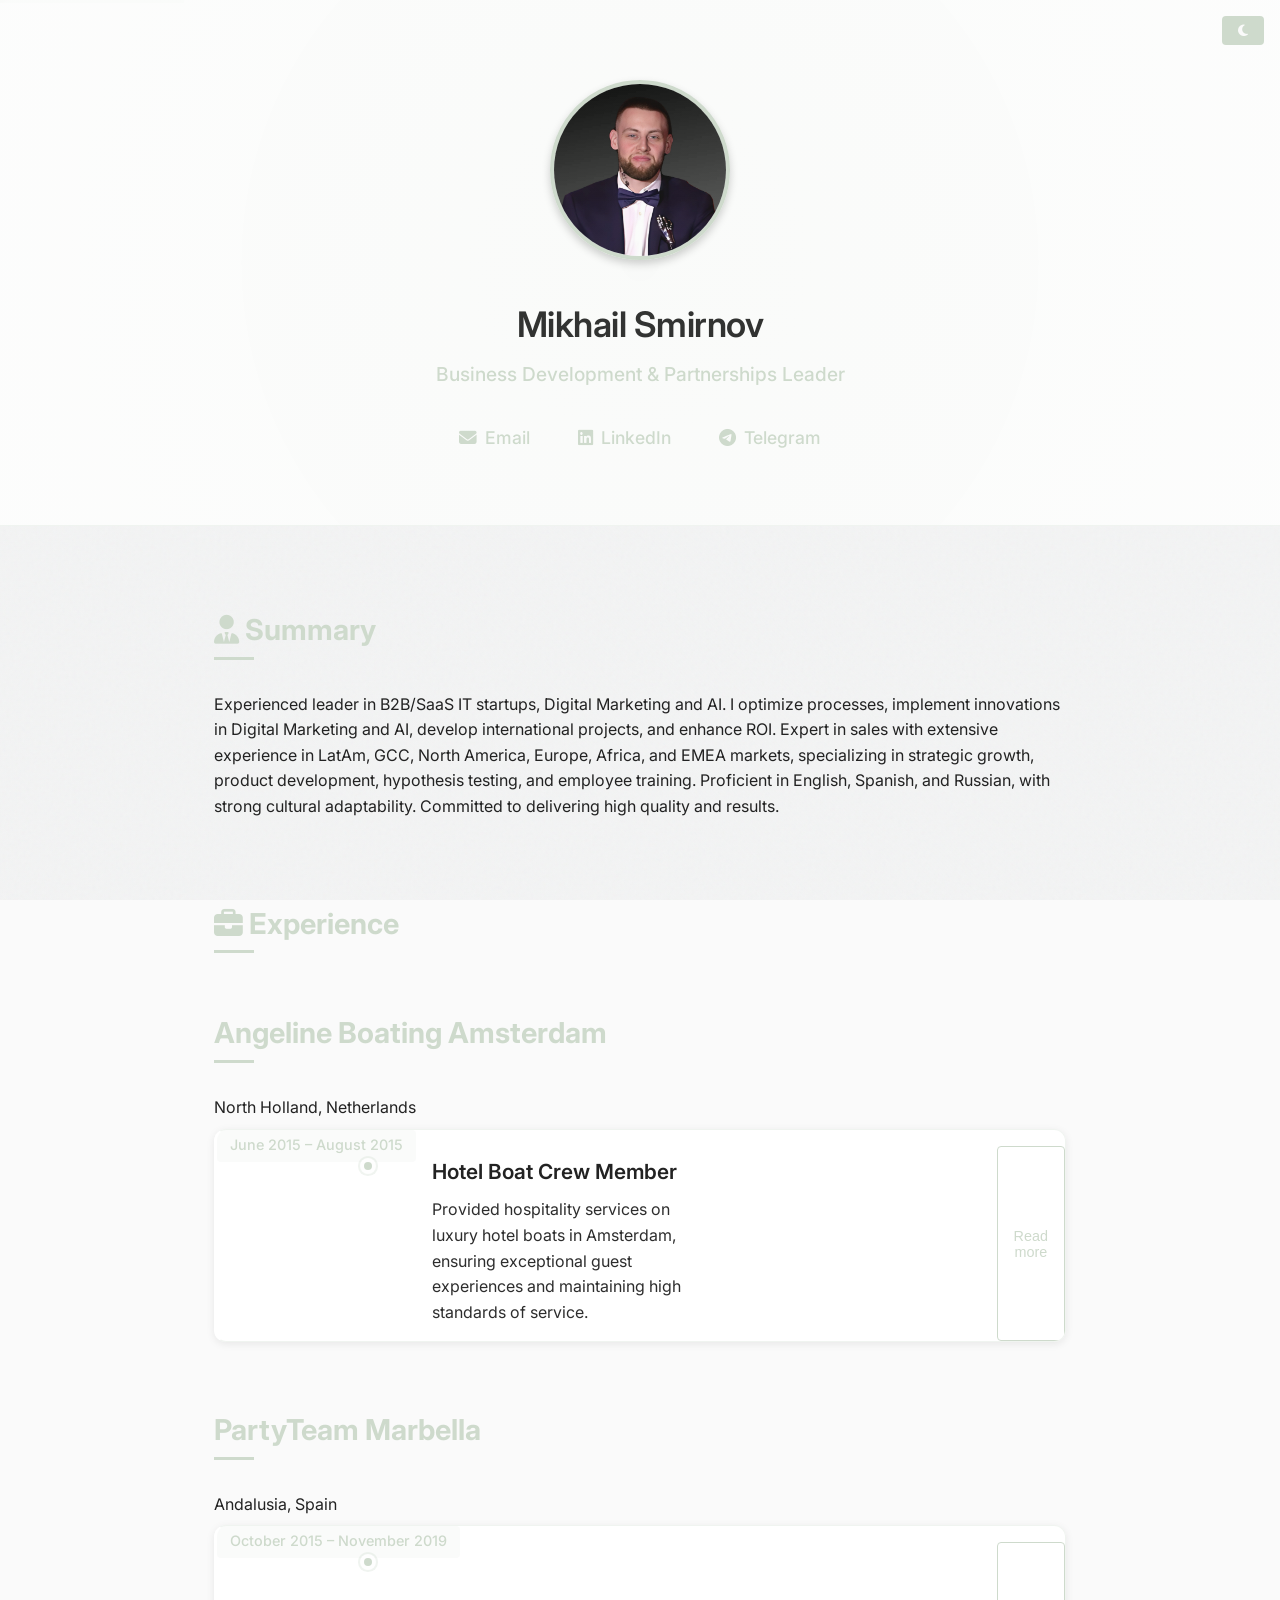
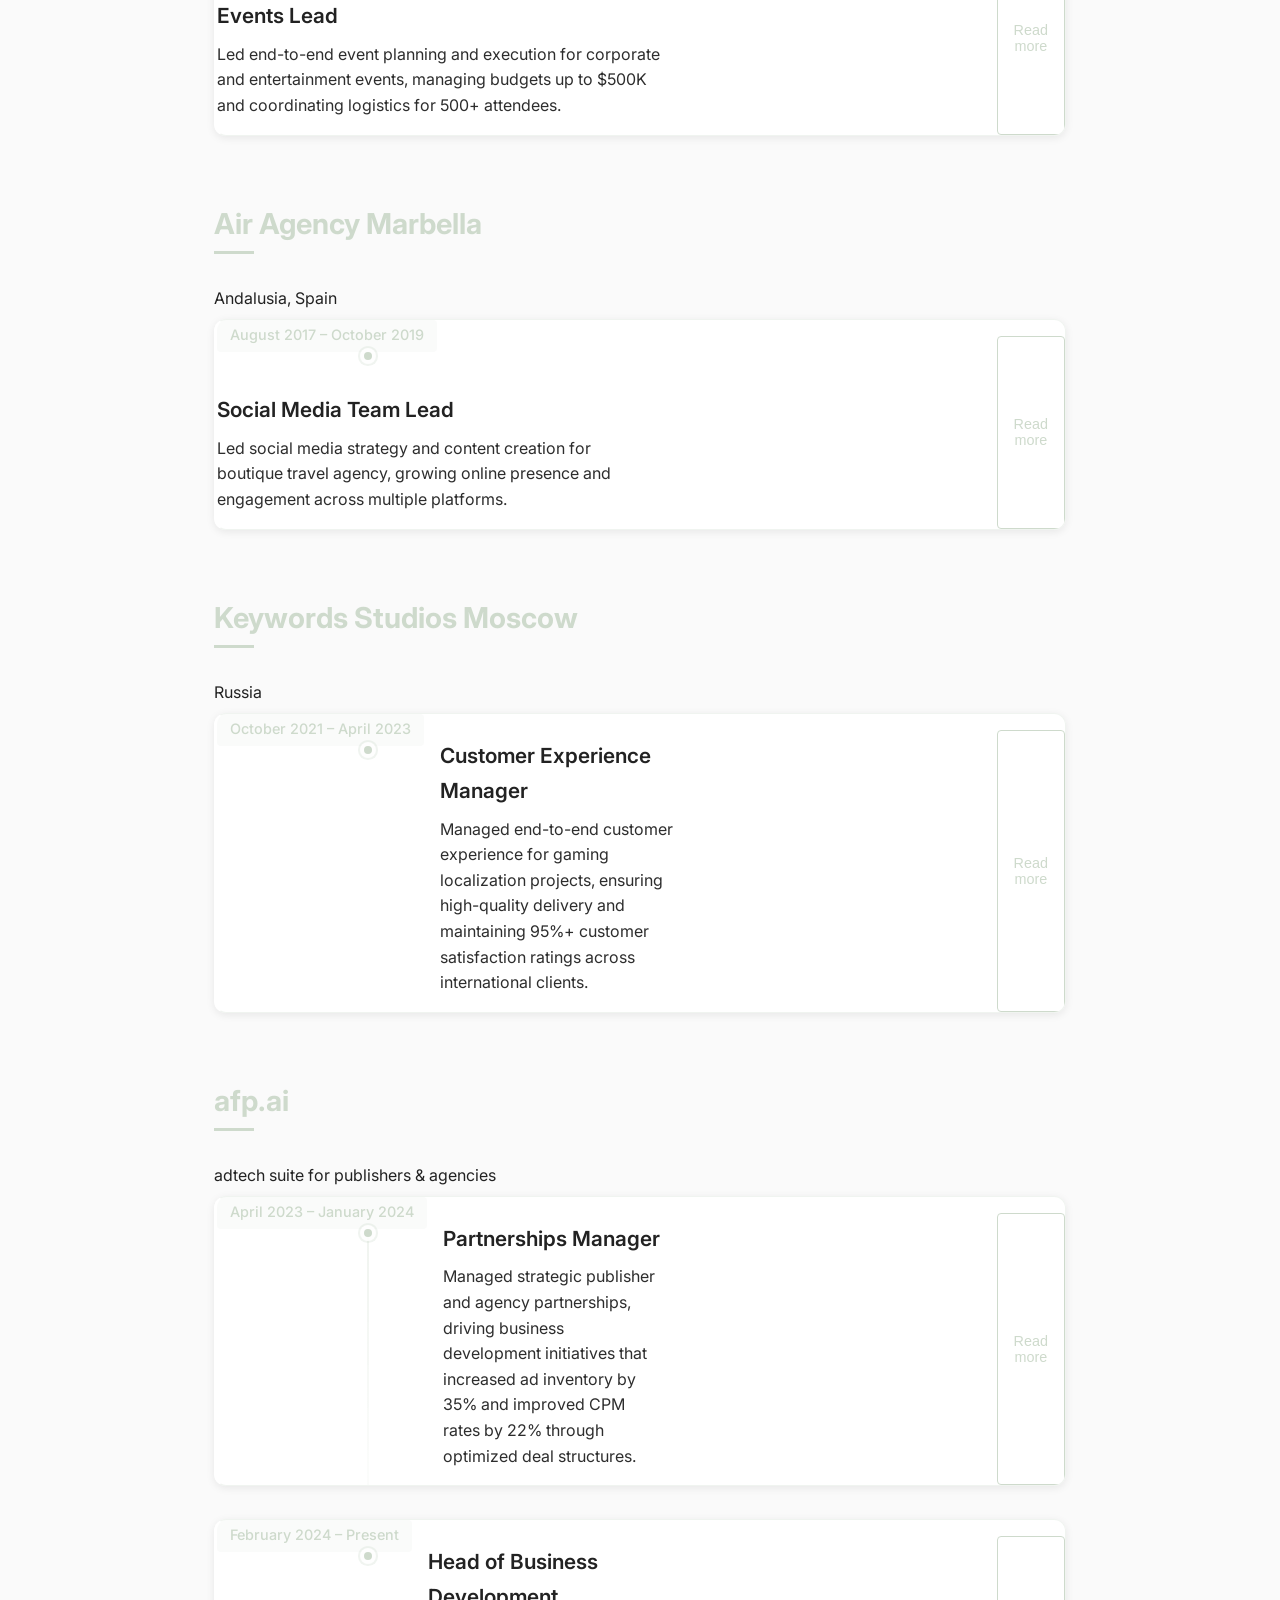
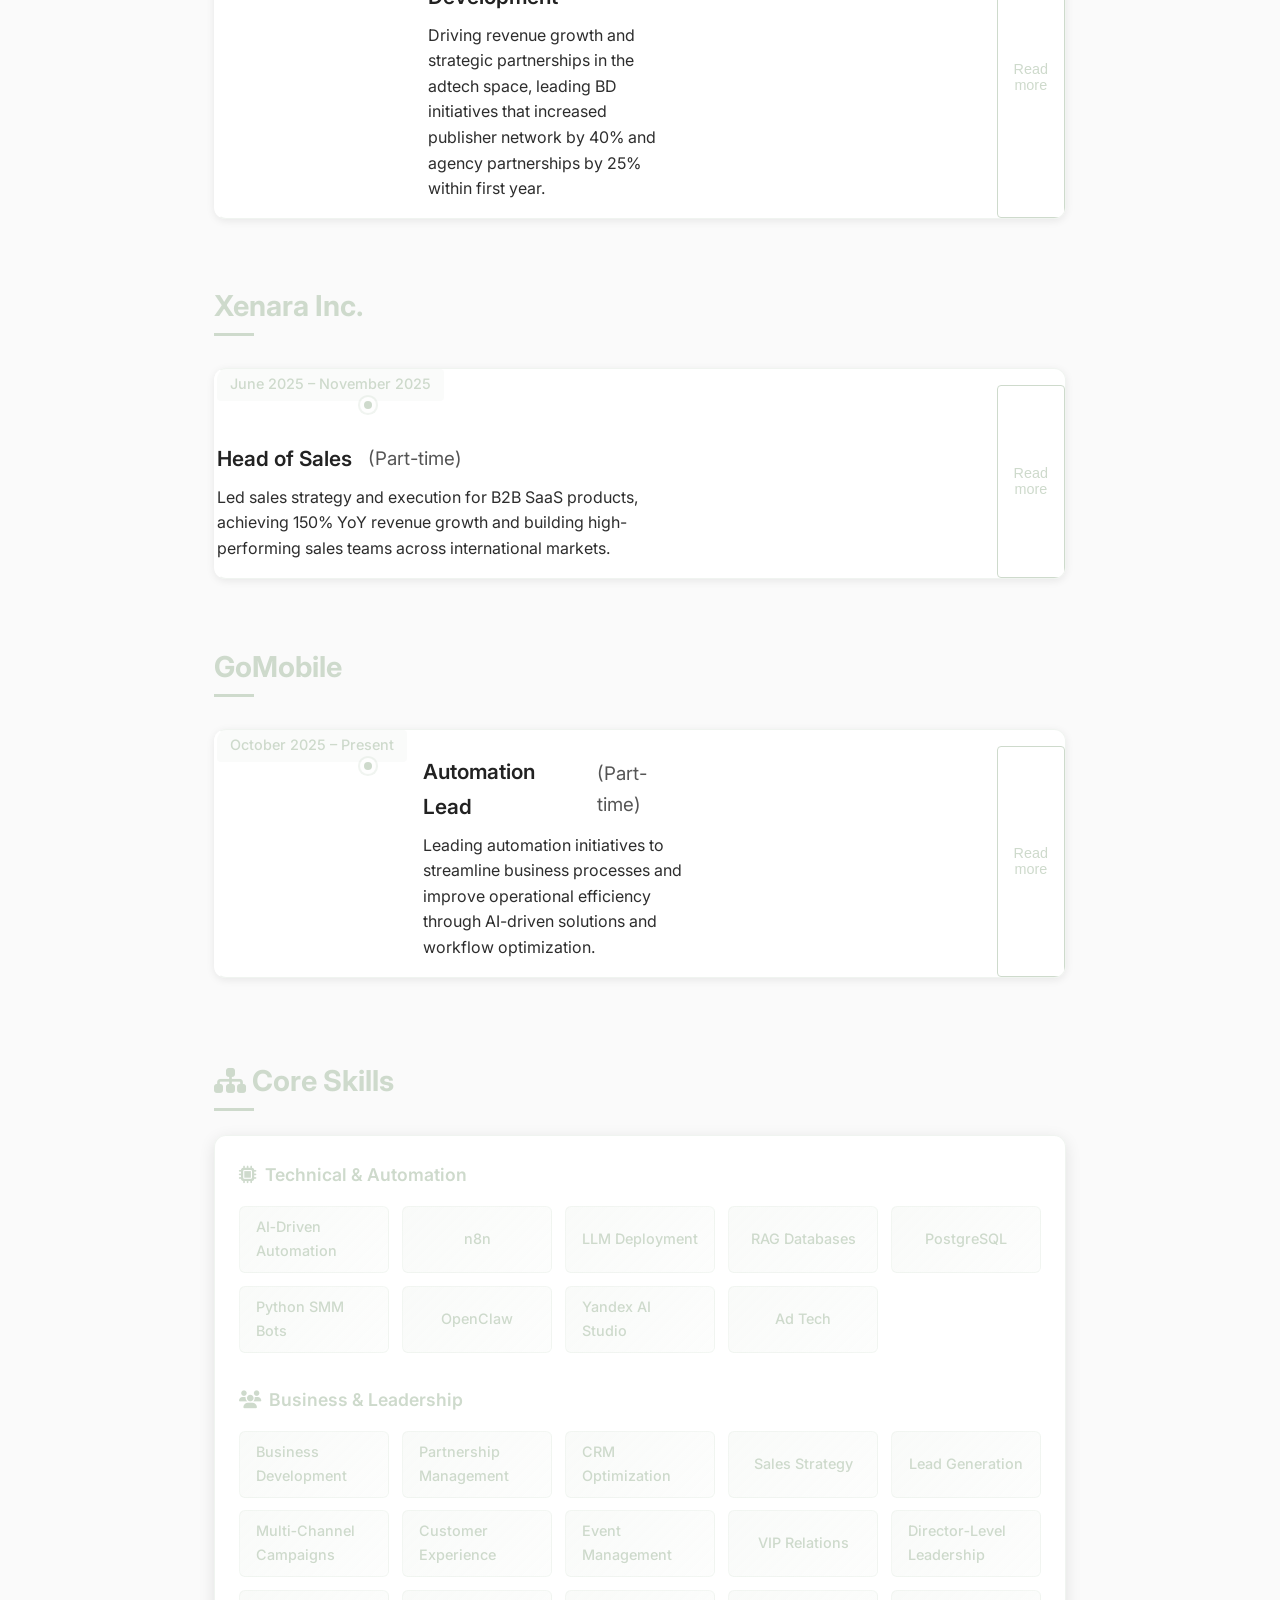
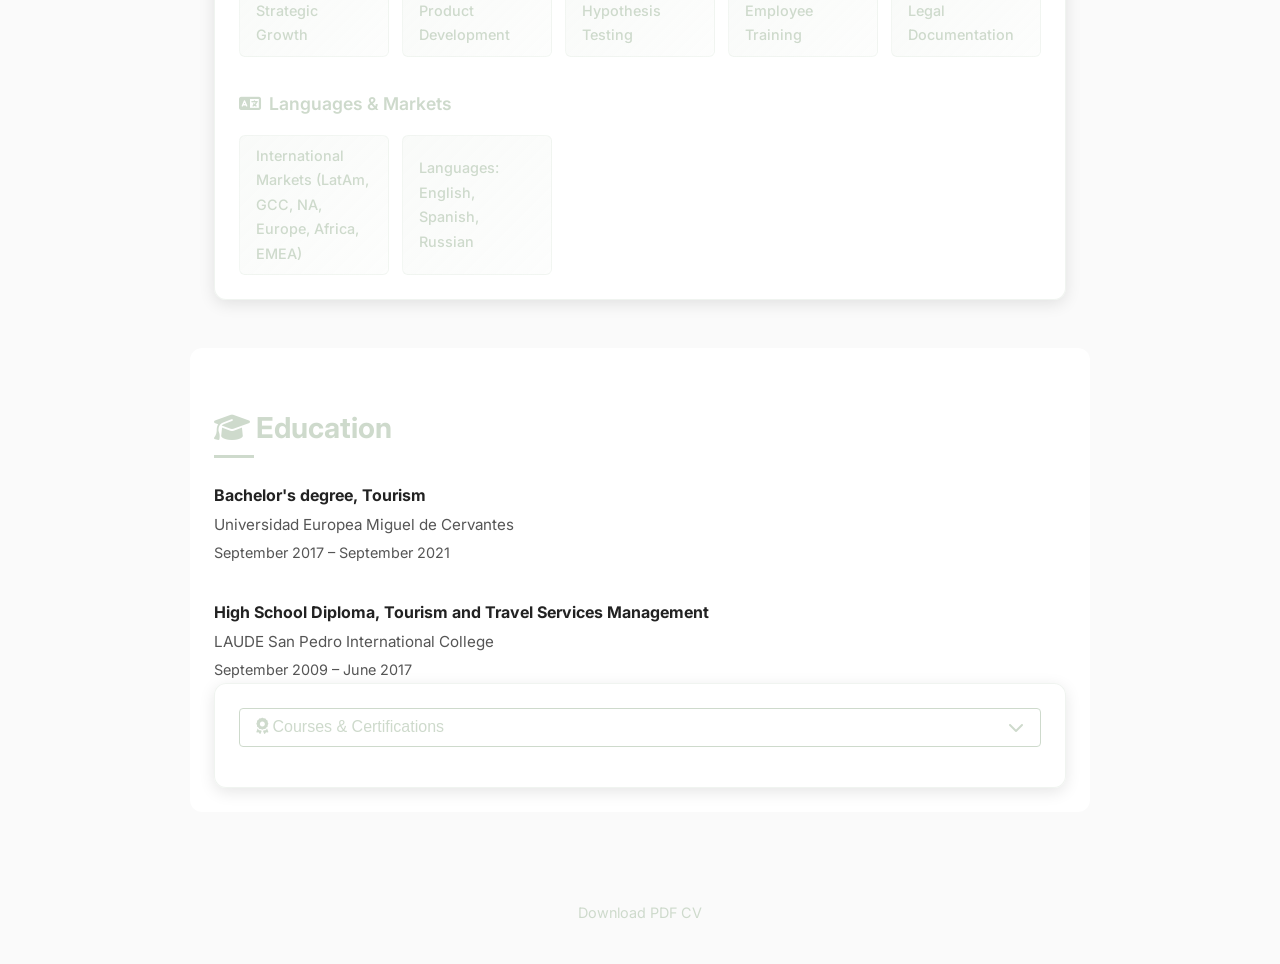
==== commit fdab9903: "Fix education section spacing and skills grid alignment: remove margin-top from courses-section, add" ====
--- a/index.html
+++ b/index.html
@@ -1,21 +1,824 @@
 <!DOCTYPE html>
 <html lang="en">
 <head>
+    <link rel="preconnect" href="https://fonts.googleapis.com">
+    <link rel="preconnect" href="https://fonts.gstatic.com" crossorigin>
+
     <meta charset="UTF-8">
     <meta name="viewport" content="width=device-width, initial-scale=1.0">
     <title>Mikhail Smirnov — Business Development & Partnerships Leader</title>
+    <link href="https://fonts.googleapis.com/css2?family=Inter:wght@400;500;600;700&display=swap" rel="stylesheet">
+    <link href="https://cdnjs.cloudflare.com/ajax/libs/font-awesome/6.4.0/css/all.min.css" rel="stylesheet">
+    <style>
+        .skip-link {
+            position: absolute;
+            top: -40px;
+            left: 0;
+            background: var(--accent);
+            color: var(--bg-color);
+            padding: 8px 16px;
+            z-index: 100;
+            transition: top 0.3s;
+        }
+        .skip-link:focus {
+            top: 0;
+        }
+
+
+        :root {
+            --bg-color: #121212;
+            --fg-color: #e0e0e0;
+            --accent: #CEDACC; /* Almost Aqua */
+            --accent-2: #F0EEE9; /* Cloud Dancer */
+            --muted: #777;
+            --card-bg: rgba(30, 30, 30, 0.85);
+            --card-glass-border: rgba(206, 218, 204, 0.15);
+            --shadow-sm: 0 2px 8px rgba(0,0,0,0.12);
+            --shadow-md: 0 4px 16px rgba(0,0,0,0.15);
+            --shadow-lg: 0 8px 32px rgba(0,0,0,0.2);
+            --transition: all 0.3s cubic-bezier(0.4, 0, 0.2, 1);
+            --border-radius: 12px;
+            --transition-fast: all 0.2s ease;
+        }
+        body.light {
+            --bg-color: #fafafa;
+            --fg-color: #222;
+            --accent: #CEDACC;
+            --accent-2: #F0EEE9;
+            --muted: #555;
+            --card-bg: rgba(255, 255, 255, 0.9);
+            --card-glass-border: rgba(206, 218, 204, 0.3);
+            --shadow-sm: 0 2px 8px rgba(0,0,0,0.08);
+            --shadow-md: 0 4px 16px rgba(0,0,0,0.1);
+            --shadow-lg: 0 8px 32px rgba(0,0,0,0.12);
+        }
+        * {
+            margin: 0;
+            padding: 0;
+            box-sizing: border-box;
+        }
+        html {
+            scroll-behavior: smooth;
+        }
+        body {
+            background: var(--bg-color);
+            color: var(--fg-color);
+            font-family: 'Inter', system-ui, sans-serif;
+            line-height: 1.7;
+            overflow-x: hidden;
+        }
+        a {
+            color: var(--accent);
+            text-decoration: none;
+            transition: var(--transition);
+        }
+        a:hover {
+            text-decoration: underline;
+            opacity: 0.9;
+        }
+        header {
+            text-align: center;
+            padding: 5rem 2rem 4rem;
+            background: var(--card-bg);
+            box-shadow: var(--shadow);
+            position: relative;
+            overflow: hidden;
+        }
+        header::before {
+            content: '';
+            position: absolute;
+            top: -50%;
+            left: -50%;
+            width: 200%;
+            height: 200%;
+            background: radial-gradient(circle, rgba(206,218,204,0.1) 0%, transparent 70%);
+            animation: rotateGradient 8s linear infinite;
+            pointer-events: none;
+        }
+        @keyframes rotateGradient {
+            from { transform: rotate(0deg); }
+            to { transform: rotate(360deg); }
+        }
+        header img {
+            width: 180px;
+            height: 180px;
+            border-radius: 50%;
+            object-fit: cover;
+            margin-bottom: 1.5rem;
+            border: 4px solid var(--accent);
+            transition: var(--transition);
+            box-shadow: 0 4px 8px rgba(0,0,0,0.2);
+        }
+        header img:hover {
+            transform: scale(1.05);
+            box-shadow: 0 6px 12px rgba(0,0,0,0.3);
+        }
+        h1 {
+            margin: 0.2rem 0;
+            font-size: 2.2rem;
+            font-weight: 600;
+            letter-spacing: -0.5px;
+        }
+        .title {
+            margin-bottom: 0.5rem;
+            font-size: 1.2rem;
+            font-weight: 500;
+            color: var(--accent);
+        }
+        .location {
+            margin-bottom: 1.5rem;
+            font-size: 1rem;
+            color: var(--muted);
+        }
+        .contact {
+            margin-top: 1.5rem;
+            font-size: 1.1rem;
+            display: flex;
+            justify-content: center;
+            gap: 1rem;
+            flex-wrap: wrap;
+        }
+        .contact a {
+            margin: 0;
+            padding: 0.5rem 1rem;
+            border-radius: 4px;
+            transition: background 0.2s, color 0.2s, transform 0.2s;
+            display: flex;
+            align-items: center;
+            gap: 0.5rem;
+            font-weight: 500;
+        }
+        .contact a:hover {
+            background: rgba(206,218,204,0.1);
+            color: var(--accent);
+            transform: translateY(-2px);
+        }
+        .contact a i {
+            font-size: 1.1rem;
+        }
+        .toggle {
+            position: fixed;
+            top: 1rem;
+            right: 1rem;
+            background: var(--accent);
+            color: var(--bg-color);
+            border: none;
+            padding: 0.5rem 1rem;
+            border-radius: 4px;
+            cursor: pointer;
+            font-weight: 500;
+            transition: var(--transition);
+            box-shadow: var(--shadow);
+            z-index: 1000;
+            display: flex;
+            align-items: center;
+            gap: 0.3rem;
+        }
+        .toggle:hover {
+            opacity: 0.9;
+            transform: translateY(-2px);
+        }
+        .toggle:active {
+            transform: translateY(0);
+        }
+        .section {
+            max-width: 900px;
+            margin: 3rem auto;
+            padding: 0 1.5rem;
+            opacity: 0;
+            transform: translateY(30px);
+            animation: fadeInUp 0.8s forwards;
+        }
+
+        /* Scroll progress indicator */
+        .scroll-progress {
+            position: fixed;
+            top: 0;
+            left: 0;
+            height: 3px;
+            background: linear-gradient(90deg, var(--accent), var(--accent-2));
+            width: 0%;
+            z-index: 9999;
+            transition: width 0.1s linear;
+            will-change: width;
+        }
+
+        /* Scroll margin for anchored navigation */
+        .section {
+            scroll-margin-top: 100px;
+        }
+
+        /* Header sticky on scroll */
+        header {
+            position: sticky;
+            top: 0;
+            z-index: 100;
+            background: var(--card-bg);
+            backdrop-filter: blur(12px);
+            -webkit-backdrop-filter: blur(12px);
+            border-bottom: 1px solid var(--card-glass-border);
+        }
+
+        .section:nth-child(1) { animation-delay: 0.2s; }
+        .section:nth-child(2) { animation-delay: 0.4s; }
+        .section:nth-child(3) { animation-delay: 0.6s; }
+        .section:nth-child(4) { animation-delay: 0.8s; }
+        .section:nth-child(5) { animation-delay: 1.0s; }
+        @keyframes fadeInUp {
+            to {
+                opacity: 1;
+                transform: translateY(0);
+            }
+        }
+        h2 {
+            margin-top: 2rem;
+            color: var(--accent);
+            font-size: 1.8rem;
+            position: relative;
+            display: inline-block;
+            padding-bottom: 0.3rem;
+            margin-bottom: 1.5rem;
+        }
+        h2::after {
+            content: '';
+            position: absolute;
+            left: 0;
+            bottom: 0;
+            width: 40px;
+            height: 3px;
+            background: var(--accent);
+        }
+        h3 {
+            margin: 1.5rem 0 0.5rem;
+            font-size: 1.3rem;
+            font-weight: 600;
+            color: var(--fg-color);
+            display: flex;
+            align-items: center;
+            gap: 0.5rem;
+        }
+        h3 i {
+            font-size: 1.1rem;
+        }
+        p {
+            margin: 0.5rem 0;
+            line-height: 1.6;
+        }
+        ul {
+            margin: 0.5rem 0 0 1.5rem;
+        }
+        li {
+            margin-bottom: 0.3rem;
+            line-height: 1.5;
+        }
+        
+
+        .experience-bullets li {
+            font-size: 1rem;
+            line-height: 1.7;
+            margin-bottom: 0.5rem;
+            color: var(--fg-color);
+        }
+        .experience-item {
+            background: var(--card-bg);
+            backdrop-filter: blur(12px);
+            -webkit-backdrop-filter: blur(12px);
+            border: 1px solid var(--card-glass-border);
+            border-radius: var(--border-radius);
+            box-shadow: var(--shadow-sm);
+            overflow: hidden;
+            transition: var(--transition);
+            display: flex;
+            gap: 2rem;
+            margin-bottom: 2rem;
+            position: relative;
+            border-left: 3px solid transparent;
+            will-change: transform, box-shadow, border-color;
+        }
+        .experience-item:hover {
+            transform: translateY(-2px);
+            box-shadow: 0 6px 16px rgba(0,0,0,0.2);
+            border-left-color: var(--accent);
+        }
+        .experience-header {
+            display: flex;
+            justify-content: space-between;
+            align-items: flex-start;
+            margin-bottom: 1rem;
+            flex-wrap: wrap;
+            gap: 1rem;
+        }
+        .experience-info {
+            flex: 1;
+            min-width: 200px;
+        }
+        .experience-dates {
+            background: rgba(206,218,204,0.1);
+            color: var(--accent);
+            padding: 0.3rem 0.8rem;
+            border-radius: 4px;
+            font-size: 0.9rem;
+            font-weight: 500;
+            flex: 0 0 150px;
+            text-align: right;
+            padding-top: 0.2rem;;
+            white-space: nowrap;
+        }
+        .experience-location {
+            color: var(--muted);
+            font-size: 0.9rem;
+            margin-top: 0.2rem;
+            display: flex;
+            align-items: center;
+            gap: 0.3rem;
+        }
+        .experience-location i {
+            font-size: 0.8rem;
+        }
+        .experience-divider {
+            height: 1px;
+            background: linear-gradient(90deg, transparent, var(--accent), transparent);
+            margin: 1.5rem 0;
+        }
+        .skills {
+            background: var(--card-bg);
+            backdrop-filter: blur(12px);
+            -webkit-backdrop-filter: blur(12px);
+            border: 1px solid var(--card-glass-border);
+            border-radius: var(--border-radius);
+            box-shadow: var(--shadow-md);
+            padding: 1.5rem;
+            will-change: transform, box-shadow;
+            transition: transform 0.3s ease, box-shadow 0.3s ease;
+        }
+        .skills:hover {
+            transform: translateY(-2px);
+            box-shadow: var(--shadow-lg);
+        }
+        .skills-category {
+            margin-bottom: 2rem;
+        }
+        .skills-category:last-child {
+            margin-bottom: 0;
+        }
+        .skills-category h4 {
+            color: var(--accent);
+            font-size: 1.1rem;
+            margin-bottom: 1rem;
+            display: flex;
+            align-items: center;
+            gap: 0.5rem;
+            font-weight: 600;
+        }
+        .skills-grid {
+            display: grid;
+            grid-template-columns: repeat(auto-fill, minmax(140px, 1fr));
+            gap: 0.8rem;
+        }
+        .skills-tag {
+            display: inline-flex;
+            align-items: center;
+            justify-content: center;
+            background: linear-gradient(135deg, rgba(206,218,204,0.12), rgba(206,218,204,0.05));
+            color: var(--accent);
+            padding: 0.5rem 1rem;
+            border-radius: 6px;
+            font-size: 0.9rem;
+            font-weight: 500;
+            border: 1px solid rgba(206,218,204,0.2);
+            transition: var(--transition-fast);
+            will-change: transform, background, border-color;
+            backdrop-filter: blur(4px);
+            min-height: 36px;
+        }
+        .skills-tag:hover {
+            background: linear-gradient(135deg, var(--accent), rgba(206,218,204,0.8));
+            color: var(--bg-color);
+            transform: translateY(-2px) scale(1.02);
+            box-shadow: 0 4px 12px rgba(206,218,204,0.2);
+            border-color: var(--accent);
+        }
+        .skills-tag:active {
+            transform: scale(0.98);
+        }
+        .education {
+            background: var(--card-bg);
+            backdrop-filter: blur(12px);
+            -webkit-backdrop-filter: blur(12px);
+            border: 1px solid var(--card-glass-border);
+            border-radius: var(--border-radius);
+            box-shadow: var(--shadow-md);
+            padding: 1.5rem;
+        }
+        .education-item {
+            margin-bottom: 1rem;
+            padding-bottom: 1rem;
+            border-bottom: 1px solid rgba(255,255,255,0.05);
+        }
+        .education-item:last-child {
+            margin-bottom: 0;
+            padding-bottom: 0;
+            border-bottom: none;
+        }
+        .education-degree {
+            font-weight: 600;
+            color: var(--fg-color);
+            margin-bottom: 0.2rem;
+        }
+        .education-institution {
+            color: var(--muted);
+            font-size: 0.95rem;
+            margin-bottom: 0.2rem;
+        }
+        .education-period {
+            color: var(--muted);
+            font-size: 0.9rem;
+        }
+        footer {
+            text-align: center;
+            padding: 3rem 2rem 2rem;
+            color: var(--muted);
+            font-size: 0.9rem;
+            border-top: 1px solid rgba(255,255,255,0.05);
+        }
+        @media (max-width: 600px) {
+            header {
+                padding: 4rem 1rem 3rem;
+            }
+            header img {
+                width: 140px;
+                height: 140px;
+            }
+            h1 {
+                font-size: 1.8rem;
+            }
+            .section {
+                margin: 2rem auto;
+                padding: 0 1rem;
+            }
+            .experience-header {
+                flex-direction: column;
+                align-items: flex-start;
+            }
+            .experience-dates {
+                align-self: flex-end;
+            }
+        }
+        /* Subtle animated gradient background for body */
+        body::before {
+            content: '';
+            position: fixed;
+            inset: 0;
+            background: linear-gradient(45deg, #0f2027, #203a43, #2c5364);
+            background-size: 400% 400%;
+            opacity: 0.03;
+            z-index: -2;
+            animation: gradientShift 15s ease infinite;
+        }
+        @keyframes gradientShift {
+            0% { background-position: 0% 50%; }
+            50% { background-position: 100% 50%; }
+            100% { background-position: 0% 50%; }
+        }
+        /* Animation for skill tags */
+        @keyframes tagPulse {
+            0%, 100% { transform: scale(1); }
+            50% { transform: scale(1.05); }
+        }
+        .skills-tag:hover {
+            animation: tagPulse 0.6s ease-in-out infinite;
+        }
+        .courses-section { background: var(--card-bg); backdrop-filter: blur(12px); -webkit-backdrop-filter: blur(12px); border: 1px solid var(--card-glass-border); border-radius: var(--border-radius); box-shadow: var(--shadow-md); padding: 1.5rem }
+        .courses-section h3 {
+            margin-top: 0;
+            color: var(--accent);
+        }
+
+        /* Timeline connector line with animated dots */
+        .experience-item::before {
+            content: '';
+            position: absolute;
+            left: 150px;
+            top: 2.5rem;
+            height: calc(100% + 2rem);
+            width: 2px;
+            background: linear-gradient(to bottom, var(--accent), transparent);
+            opacity: 0.3;
+        }
+        .experience-item:last-child::before {
+            display: none;
+        }
+        /* Animated timeline dots */
+        .experience-item::after {
+            content: '';
+            position: absolute;
+            left: 147px;
+            top: 2rem;
+            width: 8px;
+            height: 8px;
+            background: var(--accent);
+            border-radius: 50%;
+            box-shadow: 0 0 0 4px var(--card-bg), 0 0 0 6px rgba(206,218,204,0.3);
+            animation: pulseDot 2s ease-in-out infinite;
+            z-index: 1;
+        }
+        @keyframes pulseDot {
+            0%, 100% { box-shadow: 0 0 0 4px var(--card-bg), 0 0 0 6px rgba(206,218,204,0.3); }
+            50% { box-shadow: 0 0 0 4px var(--card-bg), 0 0 0 10px rgba(206,218,204,0.6); }
+        }
+
+        /* Noise texture overlay for tactile depth */
+        body::after {
+            content: '';
+            position: fixed;
+            inset: 0;
+            background-image: url("data:image/svg+xml,%3Csvg viewBox='0 0 256 256' xmlns='http://www.w3.org/2000/svg'%3E%3Cfilter id='noise'%3E%3CfeTurbulence type='fractalNoise' baseFrequency='0.9' numOctaves='4' stitchTiles='stitch'/%3E%3C/filter%3E%3Crect width='100%25' height='100%25' filter='url(%23noise)'/%3E%3C/svg%3E");
+            opacity: 0.03;
+            pointer-events: none;
+            z-index: -1;
+        }
+        
+        /* Improved responsive ladder on mobile */
+        @media (max-width: 600px) {
+
+        .experience-bullets li {
+            font-size: 1rem;
+            line-height: 1.7;
+            margin-bottom: 0.5rem;
+            color: var(--fg-color);
+        }
+        .experience-item {
+                flex-direction: column;
+                gap: 0.5rem;
+            }
+            .experience-dates {
+                align-self: flex-start !important;
+                margin-bottom: 0.5rem;
+                text-align: left !important;
+            }
+            .experience-item::before,
+            .experience-item::after {
+                display: none !important;
+            }
+        }
+        
+        /* Courses section toggle styles */
+        .courses-content {
+            max-height: 0;
+            overflow: hidden;
+            transition: max-height 0.4s ease-out;
+        }
+        .courses-section.expanded .courses-content {
+            max-height: 1000px;
+            transition: max-height 0.4s ease-in;
+        }
+        .courses-toggle {
+            background: transparent;
+            border: 1px solid var(--accent);
+            color: var(--accent);
+            padding: 0.6rem 1rem;
+            border-radius: 4px;
+            cursor: pointer;
+            font-size: 1rem;
+            margin-bottom: 1rem;
+            transition: all 0.3s ease;
+            display: flex;
+            align-items: center;
+            gap: 0.5rem;
+            justify-content: space-between;
+            width: 100%;
+            text-align: left;
+        }
+        .courses-toggle:hover {
+            background: var(--accent);
+            color: var(--bg-color);
+        }
+        .courses-toggle .courses-title {
+            font-weight: 500;
+        }
+        .courses-toggle:hover {
+            background: var(--accent);
+            color: var(--bg-color);
+        }
+        
+        /* Education section proper class */
+        .education-section {
+            background: var(--card-bg);
+            border-radius: var(--border-radius);
+            box-shadow: var(--shadow);
+            padding: 1.5rem;
+            margin-bottom: 2rem;
+        }
+        
+        /* Enhanced focus states for accessibility */
+        button:focus-visible,
+        a:focus-visible {
+            outline: 2px solid var(--accent);
+            outline-offset: 2px;
+        }
+        
+        /* Better professional summary styling */
+        .professional-summary {
+            color: var(--fg-color);
+            opacity: 0.95;
+            line-height: 1.6;
+            margin: 0.3rem 0 0;
+        }
+        
+        /* Entrance animation for experience items */
+        
+
+        .experience-bullets li {
+            font-size: 1rem;
+            line-height: 1.7;
+            margin-bottom: 0.5rem;
+            color: var(--fg-color);
+        }
+.experience-item {
+            opacity: 0;
+            transform: translateY(20px);
+            animation: fadeInUp 0.6s ease-out forwards;
+        }
+        .experience-item:nth-child(1) { animation-delay: 0.1s; }
+        .experience-item:nth-child(2) { animation-delay: 0.2s; }
+        .experience-item:nth-child(3) { animation-delay: 0.3s; }
+        .experience-item:nth-child(4) { animation-delay: 0.4s; }
+        .experience-item:nth-child(5) { animation-delay: 0.5s; }
+        .experience-item:nth-child(6) { animation-delay: 0.6s; }
+        .experience-item:nth-child(7) { animation-delay: 0.7s; }
+        .experience-item:nth-child(8) { animation-delay: 0.8s; }
     
-    <!-- SEO & Meta Tags -->
-    <meta name="description" content="Mikhail Smirnov - Business Development & Partnerships Leader with expertise in AI-driven automation, B2B/SaaS, and international markets. View resume, experience, and skills.">
-    <meta property="og:title" content="Mikhail Smirnov - Professional CV">
-    <meta property="og:description" content="Experienced B2B/SaaS leader with expertise in AI automation, international markets, and strategic partnerships.">
-    <meta property="og:type" content="website">
-    <meta property="og:url" content="https://amikhailsmirnov.github.io/cv-website/">
+
+                .sr-only {
+            position: absolute;
+            width: 1px;
+            height: 1px;
+            padding: 0;
+            margin: -1px;
+            overflow: hidden;
+            clip: rect(0, 0, 0, 0);
+            white-space: nowrap;
+            border: 0;
+            display: none; /* Additional fallback */
+        }
+    
+        
+
+        .experience-bullets li {
+            font-size: 1rem;
+            line-height: 1.7;
+            margin-bottom: 0.5rem;
+            color: var(--fg-color);
+        }
+
+
+        .toggle-btn {
+            background: transparent;
+            border: 1px solid var(--accent);
+            color: var(--accent);
+            padding: 0.4rem 1rem;
+            border-radius: 4px;
+            cursor: pointer;
+            font-size: 0.9rem;
+            margin-top: 1rem;
+            transition: all 0.3s ease;
+        }
+        .toggle-btn:hover {
+            background: var(--accent);
+            color: var(--bg-color);
+        }
+    
+
+        .experience-bullets {
+            max-height: 0;
+            overflow: hidden;
+            transition: max-height 0.5s ease-out;
+            margin-top: 0;
+        }
+        .experience-item.expanded .experience-bullets {
+            max-height: 2000px;
+            transition: max-height 0.5s ease-in;
+        }
+    
+
+
+
+
+
+
+
+        /* Print styles */
+        @media print {
+            body {
+                background: white !important;
+                color: black !important;
+                font-size: 12pt;
+            }
+            .toggle, .skip-link, .courses-toggle, .toggle-btn {
+                display: none !important;
+            }
+            header, main, section, .experience-item, .education-item {
+                break-inside: avoid;
+            }
+            .experience-item, .education-item, .courses-section { box-shadow: none; border: 1px solid #ddd; margin-bottom: 1rem; page-break-inside: avoid }
+            .experience-bullets {
+                max-height: none !important;
+                overflow: visible !important;
+            }
+            .courses-content {
+                max-height: none !important;
+                overflow: visible !important;
+            }
+            a {
+                text-decoration: none;
+                color: black;
+            }
+            .experience-dates {
+                background: none;
+                color: #666;
+                border: 1px solid #ccc;
+            }
+            @page {
+                margin: 1cm;
+            }
+            /* Hide new decorative elements in print */
+            .scroll-progress,
+            .skip-link {
+                display: none !important;
+            }
+            /* Disable backdrop filter for print clarity */
+            header,
+            .experience-item,
+            .skills,
+            .education,
+            .courses-section { backdrop-filter: none !important; -webkit-backdrop-filter: none !important; border: 1px solid #ddd !important }
+        }
+
+
+        /* Prefers Reduced Motion */
+        @media (prefers-reduced-motion: reduce) {
+            *, *::before, *::after {
+                animation-duration: 0.01ms !important;
+                animation-iteration-count: 1 !important;
+                transition-duration: 0.01ms !important;
+                scroll-behavior: auto !important;
+            }
+            .experience-item::after {
+                display: none !important;
+            }
+            body::before, body::after {
+                animation: none !important;
+            }
+        }
+
+        /* Skip link enhancements */
+        .skip-link:focus {
+            top: 0;
+            outline: 2px solid var(--accent);
+            outline-offset: 2px;
+        }
+
+        /* Focus visible enhancements */
+        :focus-visible {
+            outline: 2px solid var(--accent);
+            outline-offset: 3px;
+        }
+
+        /* Smooth anchor scrolling */
+        html {
+            scroll-behavior: smooth;
+        }
+
+        /* Magnetic button effect (subtle) */
+        .magnetic-btn {
+            position: relative;
+            transition: transform 0.3s cubic-bezier(0.4, 0, 0.2, 1);
+        }
+
+        .part-time-label {
+            font-size: 0.9em;
+            color: var(--muted);
+            font-weight: normal;
+            margin-left: 0.5rem;
+        }
+</style>
+    <meta name="description" content="Mikhail Smirnov - Business Development & Partnerships Leader with expertise in adtech, SaaS, and international markets. View resume, experience, and skills.">
+    <!-- Open Graph / Social Sharing -->
+    <meta property="og:type" content="profile">
+    <meta property="og:title" content="Mikhail Smirnov - Business Development & Partnerships Leader">
+    <meta property="og:description" content="Experienced B2B/SaaS leader with expertise in adtech, international markets, and strategic partnerships. Fluent in English, Spanish, Russian.">
     <meta property="og:image" content="https://amikhailsmirnov.fvds.ru/photo.jpg">
+    <meta property="og:url" content="https://amikhailsmirnov.fvds.ru">
+    <meta property="og:site_name" content="Mikhail Smirnov - CV">
+    <meta property="profile:username" content="amikhailsmirnov">
+
+    <!-- Twitter Card -->
     <meta name="twitter:card" content="summary_large_image">
-    <meta name="twitter:title" content="Mikhail Smirnov - Professional CV">
-    <meta name="twitter:description" content="Business Development & Partnerships Leader specializing in AI-driven automation and international growth.">
-    
+    <meta name="twitter:title" content="Mikhail Smirnov - Business Development & Partnerships Leader">
+    <meta name="twitter:description" content="Experienced B2B/SaaS leader with expertise in adtech, international markets, and strategic partnerships.">
+    <meta name="twitter:image" content="https://amikhailsmirnov.fvds.ru/photo.jpg">
+    <meta name="twitter:site" content="@amikhailsmirnov">
+
     <!-- JSON-LD Structured Data -->
     <script type="application/ld+json">
     {
@@ -23,353 +826,454 @@
       "@type": "Person",
       "name": "Mikhail Smirnov",
       "jobTitle": "Business Development & Partnerships Leader",
-      "url": "https://amikhailsmirnov.github.io/cv-website/",
+      "url": "https://amikhailsmirnov.fvds.ru",
+      "image": "https://amikhailsmirnov.fvds.ru/photo.jpg",
       "sameAs": [
-        "https://linkedin.com/in/amikhailsmirnov",
+        "https://www.linkedin.com/in/amikhailsmirnov",
+        "https://t.me/amikhailsmirnov",
         "https://github.com/amikhailsmirnov"
+      ],
+      "email": "mailto:amikhailsmirnov@gmail.com",
+      "address": {
+        "@type": "PostalAddress",
+        "addressLocality": "Moscow",
+        "addressCountry": "RU"
+      },
+      "knowsAbout": [
+        "Business Development",
+        "Partnership Management",
+        "Sales Strategy",
+        "AI and Automation",
+        "AdTech",
+        "International Markets",
+        "SaaS",
+        "Lead Generation"
+      ],
+      "language": ["English", "Spanish", "Russian"],
+      "hasOccupation": {
+        "@type": "Occupation",
+        "name": "Business Development & Partnerships Leader",
+        "description": "Leadership role focused on strategic partnerships, revenue growth, and international market expansion."
+      },
+      "worksFor": [
+        {
+          "@type": "Organization",
+          "name": "afp.ai",
+          "jobTitle": "Head of Business Development",
+          "startDate": "2024-02"
+        },
+        {
+          "@type": "Organization",
+          "name": "GoMobile",
+          "jobTitle": "Automation Lead (Part-time)",
+          "startDate": "2025-10"
+        }
       ],
       "alumniOf": [
         {
-          "@type": "CollegeOrUniversity",
-          "name": "Universidad Europea Miguel de Cervantes"
-        },
-        {
-          "@type": "CollegeOrUniversity",
-          "name": "LAUDE San Pedro International College"
+          "@type": "EducationalOrganization",
+          "name": "Universidad Europea Miguel de Cervantes",
+          "degree": "Bachelor's degree, Tourism"
         }
       ]
     }
     </script>
-    
-    <!-- Fonts -->
-    <link href="https://fonts.googleapis.com/css2?family=Inter:wght@300;400;500;600;700;800;900&display=swap" rel="stylesheet">
-    <link href="https://fonts.googleapis.com/css2?family=JetBrains+Mono:wght@400;500&display=swap" rel="stylesheet">
-    
-    <!-- Icons -->
-    <link href="https://cdnjs.cloudflare.com/ajax/libs/font-awesome/6.4.0/css/all.min.css" rel="stylesheet">
-    
-    <!-- Custom CSS -->
-    <link rel="stylesheet" href="css/style.css">
 </head>
-<body>
-    <!-- Skip Link for Accessibility -->
+<body class="dark">
+    <div class="scroll-progress" id="scrollProgress"></div>
+
     <a href="#main-content" class="skip-link">Skip to main content</a>
-    
-    <!-- Main Container -->
-    <div class="container">
-        <!-- Header -->
-        <header class="site-header">
-            <div class="profile-section">
-                <div class="profile-image-container">
-                    <img src="photo.jpg" alt="Mikhail Smirnov" class="profile-image" loading="lazy">
-                </div>
-                <div class="profile-info">
-                    <h1 class="name">Mikhail Smirnov</h1>
-                    <p class="title">Business Development & Partnerships Leader</p>
-                    <div class="contact-info">
-                        <a href="mailto:amikhailsmirnov@gmail.com" class="contact-item">
-                            <i class="fas fa-envelope"></i> amikhailsmirnov@gmail.com
-                        </a>
-                        <a href="https://linkedin.com/in/amikhailsmirnov" class="contact-item" target="_blank" rel="noopener">
-                            <i class="fab fa-linkedin"></i> linkedin.com/in/amikhailsmirnov
-                        </a>
-                        <a href="https://t.me/amikhailsmirnov" class="contact-item" target="_blank" rel="noopener">
-                            <i class="fab fa-telegram"></i> t.me/amikhailsmirnov
-                        </a>
+
+    <button class="toggle" id="themeToggle" aria-label="Toggle dark/light theme"><i class="fas fa-moon"></i> <span class="sr-only">Toggle theme</span></button>
+
+        <header>
+            <img src="photo.jpg" alt="Mikhail Smirnov" loading="lazy" width="180" height="180">
+        <h1>Mikhail Smirnov</h1>
+        <div class="title">Business Development & Partnerships Leader</div>
+
+        <div class="contact">
+            <a href="mailto:amikhailsmirnov@gmail.com"><i class="fas fa-envelope"></i> Email</a>
+            <a href="https://www.linkedin.com/in/amikhailsmirnov" target="_blank"><i class="fab fa-linkedin"></i> LinkedIn</a>
+            <a href="https://t.me/amikhailsmirnov" target="_blank"><i class="fab fa-telegram"></i> Telegram</a>
+        </div>
+    </header>
+
+    <main id="main-content">
+        <section class="section">
+            <h2><i class="fas fa-user-tie"></i> Summary</h2>
+            <p>Experienced leader in B2B/SaaS IT startups, Digital Marketing and AI. I optimize processes, implement innovations in Digital Marketing and AI, develop international projects, and enhance ROI. Expert in sales with extensive experience in LatAm, GCC, North America, Europe, Africa, and EMEA markets, specializing in strategic growth, product development, hypothesis testing, and employee training. Proficient in English, Spanish, and Russian, with strong cultural adaptability. Committed to delivering high quality and results.</p>
+        </section>
+
+        <section class="section">
+            <h2><i class="fas fa-briefcase"></i> Experience</h2>
+
+            <!-- Experience Group: Angeline Boating Amsterdam -->
+            <section class="experience-group">
+                <h2 class="company-name">Angeline Boating Amsterdam</h2>
+                <p class="company-description">North Holland, Netherlands</p>
+                <div class="experience-item">
+                    <div class="experience-header">
+                        <div class="experience-dates">June 2015 – August 2015</div>
+                        <div class="experience-info">
+                            <h3>Hotel Boat Crew Member</h3>
+                            <p class="professional-summary">Provided hospitality services on luxury hotel boats in Amsterdam, ensuring exceptional guest experiences and maintaining high standards of service.</p>
+                        </div>
                     </div>
-                </div>
-            </div>
-        </header>
-        
-        <!-- Main Content -->
-        <main id="main-content">
-            <!-- Summary -->
-            <section class="section summary-section">
-                <h2 class="section-title"><span class="section-icon"><i class="fas fa-user"></i></span>Professional Summary</h2>
-                <p class="section-content">
-                    Experienced leader in B2B/SaaS IT startups, Digital Marketing and AI with proven track record of driving 30-50% improvements in operational efficiency, lead generation, and revenue growth. Expert in optimizing processes, implementing AI-driven innovations, developing international projects across LatAm, GCC, North America, Europe, Africa, and EMEA markets, and enhancing ROI through strategic growth initiatives. Proficient in English, Spanish, and Russian with strong cultural adaptability. Committed to delivering high-quality, measurable results.
-                </p>
-            </section>
-            
-            <!-- Experience -->
-            <section class="section experience-section">
-                <h2 class="section-title"><span class="section-icon"><i class="fas fa-briefcase"></i></span>Professional Experience</h2>
-                
-                <!-- Experience Group: GoMobile -->
-                <div class="experience-group">
-                    <h3 class="company-name">GoMobile</h3>
-                    <p class="company-description">AI-driven marketing automation agency</p>
-                    <div class="experience-item">
-                        <div class="experience-header">
-                            <h3 class="position-title">Automation Lead (Part-time)</h3>
-                            <p class="position-period">October 2025 – Present</p>
-                        </div>
-                        <ul class="experience-details">
-                            <li><strong>AI Automation Strategy:</strong> Spearheaded end-to-end design and implementation of AI-driven automations across marketing agency, optimizing workflows and reducing operational overhead by estimated 30%</li>
-                            <li><strong>Process Engineering:</strong> Audited and re-engineered 20+ business processes prior to automation, ensuring maximum efficiency and seamless system integration</li>
-                            <li><strong>Project Management:</strong> Oversaw project management and timeline controls for 10+ simultaneous automation projects, guaranteeing timely delivery and realization of process improvements</li>
-                            <li><strong>Technical Implementation:</strong> Developed complex workflows utilizing n8n (50+ workflows), custom APIs (15+ integrations), Yandex AI Studio, and PostgreSQL</li>
-                            <li><strong>AI Infrastructure:</strong> Architected and managed RAG databases enhancing AI capabilities by 40%; deployed and managed various LLMs including local hosting environments (3 models)</li>
-                            <li><strong>Specialized Solutions:</strong> Built automation solutions for documentation generation (reducing processing time by 60%), design processes, and core agency operations</li>
-                        </ul>
-                    </div>
-                </div>
-                
-                <!-- Experience Group: afp.ai -->
-                <div class="experience-group">
-                    <h3 class="company-name">afp.ai</h3>
-                    <p class="company-description">Adtech suite for publishers & agencies</p>
-                    <div class="experience-item">
-                        <div class="experience-header">
-                            <h3 class="position-title">Head of Business Development</h3>
-                            <p class="position-period">February 2024 – Present</p>
-                        </div>
-                        <ul class="experience-details">
-                            <li><strong>Business Growth:</strong> Facilitated introductions to key clients, contributing to 40% increase in qualified leads and 20% growth in partnership pipeline</li>
-                            <li><strong>Legal & Contracts:</strong> Drafted legal documents for contracts, reducing legal review time by 35% and accelerating deal closure by 2 weeks</li>
-                            <li><strong>Team Leadership:</strong> Led a team of five while overseeing team tactics, increasing team productivity by 30%</li>
-                            <li><strong>Partner Relations:</strong> Cultivated partner relationships, increasing retention by 50% and expanding network by 35%</li>
-                            <li><strong>Market Analysis:</strong> Identified growth opportunities and collected feedback for continuous improvement, implementing 12+ process optimizations quarterly</li>
-                            <li><strong>Campaign Optimization:</strong> Analyzed placements to optimize effectiveness, improving campaign performance by 30% and reducing CPA by 25%</li>
-                            <li><strong>International Outreach:</strong> Crafted outreach strategies tailored for LatAm, MENA, Africa, EMEA, and APAC markets, expanding market reach by 45%</li>
-                            <li><strong>Performance Tracking:</strong> Monitored team performance against KPIs and managed team OKRs to align with organizational objectives (consistently exceeded targets by 15-20%)</li>
-                            <li><strong>Proactive Outreach:</strong> Implemented tactical initiatives, conducting proactive cold outreach (200+ contacts monthly) and virtual client meetings</li>
-                        </ul>
-                    </div>
-                    
-                    <div class="experience-item">
-                        <div class="experience-header">
-                            <h3 class="position-title">Partnerships Manager</h3>
-                            <p class="position-period">April 2023 – January 2024</p>
-                        </div>
-                        <ul class="experience-details">
-                            <li><strong>CRM Management:</strong> Managed and maintained CRM systems (Pipedrive) and internal control systems, ensuring 99.9% data accuracy and improving sales team efficiency by 20%</li>
-                            <li><strong>Campaign Management:</strong> Independently managed 10 advertising campaigns from media plan calculations to final reporting, delivering average ROI of 180%</li>
-                            <li><strong>Client Relations:</strong> Provided bilingual consultation to clients and prepared legal documents for 15+ international partnerships</li>
-                            <li><strong>Team Coordination:</strong> Assigned tasks to designers, traffic managers, and publishing managers; monitored deadlines in Bitrix24 for 30+ simultaneous projects</li>
-                            <li><strong>Outreach:</strong> Conducted email and Apollo outreach (1000+ contacts quarterly), prepared client proposals (25+), and developed partner relationships (40% conversion rate)</li>
-                        </ul>
-                    </div>
-                </div>
-                
-                <!-- Experience Group: Xenara Inc. -->
-                <div class="experience-group">
-                    <h3 class="company-name">Xenara Inc.</h3>
-                    <p class="company-description">AI-powered customer service platform</p>
-                    <div class="experience-item">
-                        <div class="experience-header">
-                            <h3 class="position-title">Head of Sales</h3>
-                            <p class="position-period">June 2025 – November 2025 (5 months)</p>
-                        </div>
-                        <ul class="experience-details">
-                            <li><strong>Sales Strategy:</strong> Developed and executed comprehensive sales strategy to penetrate US and European e-commerce markets, achieving $150K ARR in first 4 months</li>
-                            <li><strong>Infrastructure:</strong> Built sales infrastructure from scratch, including CRM systems (HubSpot), workflows (50+ automated sequences), and performance tracking dashboards</li>
-                            <li><strong>Lead Generation:</strong> Designed and launched multi-channel lead generation campaigns utilizing Apollo.io and LinkedIn Sales Navigator, generating 150+ qualified leads monthly with 12% conversion rate</li>
-                            <li><strong>Sales Process:</strong> Led end-to-end sales processes, including lead generation, client engagements (50+ calls/demos monthly), deal closures (15+ new clients), and fostering strong client relationships for upsell opportunities (30% expansion revenue)</li>
-                            <li><strong>Communication:</strong> Effectively communicated complex value propositions, highlighting tangible benefits to stakeholders (95% presentation success rate)</li>
-                            <li><strong>AI Education:</strong> Educated prospective clients and internal teams on capabilities of cutting-edge AI technology (20+ training sessions conducted)</li>
-                            <li><strong>Scalability:</strong> Designed and implemented scalable sales processes to support rapid company growth (scalable to 10x current volume)</li>
-                        </ul>
-                    </div>
-                </div>
-                
-                <!-- Experience Group: Keywords Studios -->
-                <div class="experience-group">
-                    <h3 class="company-name">Keywords Studios</h3>
-                    <p class="company-description">Global video game localization and QA provider</p>
-                    <div class="experience-item">
-                        <div class="experience-header">
-                            <h3 class="position-title">Customer Experience Manager</h3>
-                            <p class="position-period">October 2021 – April 2023</p>
-                        </div>
-                        <ul class="experience-details">
-                            <li><strong>Customer Support:</strong> Assisted and resolved players' daily in-game issues for titles with over 140 million downloads worldwide, maintaining 95% satisfaction rate and reducing escalations by 30%</li>
-                            <li><strong>Testing & QA:</strong> Tested systems, software, and games, providing feedback to developers on 50+ bi-weekly builds</li>
-                            <li><strong>Analytics:</strong> Tracked in-game activities through logs for analytics and reporting on 10M+ monthly active users</li>
-                            <li><strong>Team Leadership:</strong> Communicated with and managed a team of 10 people, improving team efficiency by 25% through process optimization</li>
-                            <li><strong>Recognition:</strong> Consistently ranked among the top 3 employees of the month for 12 consecutive months (top performer recognition)</li>
-                            <li><strong>Tools:</strong> Proficient in Asana, Jira, and HelpShift (admin level in all platforms)</li>
-                        </ul>
-                    </div>
-                </div>
-                
-                <!-- Additional Experience -->
-                <div class="experience-group">
-                    <h3 class="company-name">Other Notable Experience</h3>
-                    <p class="company-description">Events, Social Media, Hospitality & Aviation</p>
-                    <div class="experience-item">
-                        <div class="experience-header">
-                            <h3 class="position-title">Events Lead</h3>
-                            <p class="position-period">PartyTeam — October 2015 – November 2019</p>
-                        </div>
-                        <ul class="experience-details">
-                            <li><strong>Event Management:</strong> Coordinated large-scale events, major celebrations, corporate events, and festivals for up to 35,000 attendees (50+ events annually)</li>
-                            <li><strong>Team Leadership:</strong> Formed, trained, and supervised teams (100+ staff annually); led team-building activities (20+ sessions quarterly)</li>
-                            <li><strong>VIP Relations:</strong> Maintained communication with VIP clients (50+ VIP relationships) and served as VIP host for high-profile events</li>
-                            <li><strong>Client Acquisition:</strong> Consistently attracted 25 new regular clients annually (125+ total over tenure)</li>
-                        </ul>
-                    </div>
-                    
-                    <div class="experience-item">
-                        <div class="experience-header">
-                            <h3 class="position-title">Social Media Team Lead</h3>
-                            <p class="position-period">Air Agency — August 2017 – October 2019</p>
-                        </div>
-                        <ul class="experience-details">
-                            <li><strong>Social Media Automation:</strong> Built tailored Python SMM bots and automation workflows to manage and optimize campaigns across Instagram and Facebook (reduced manual work by 70%)</li>
-                            <li><strong>Account Management:</strong> Oversaw 30 Instagram accounts monthly (500K+ combined followers), including managing the Strellson account (100K+ followers)</li>
-                            <li><strong>Audience Growth:</strong> Achieved average target audience growth of 49.54% (exceeding industry average of 25% by 98%)</li>
-                            <li><strong>Content Strategy:</strong> Handled Instagram/Facebook account management, online marketing, content creation (50+ posts weekly), and customer support (90% response rate under 1 hour)</li>
-                            <li><strong>Team Leadership:</strong> Supervised staff (15 team members), managed VIP and business communications (50+ client relationships), and generated creative campaign ideas (100+ campaigns annually)</li>
-                        </ul>
-                    </div>
-                    
-                    <div class="experience-item">
-                        <div class="experience-header">
-                            <h3 class="position-title">Hotel Boat Crew Member</h3>
-                            <p class="position-period">Angeline Boating — June 2015 – August 2015</p>
-                        </div>
-                        <ul class="experience-details">
-                            <li><strong>Customer Service:</strong> Delivered exceptional customer service to passengers by addressing inquiries and resolving complaints (95% satisfaction rate)</li>
-                            <li><strong>Operations:</strong> Managed bookings (500+ reservations), processed payments (€50K+), and maintained accurate records of guest interactions</li>
-                            <li><strong>Pressure Management:</strong> Successfully managed high-pressure situations and resolved guest issues promptly (average resolution time <15 minutes)</li>
-                            <li><strong>Team Collaboration:</strong> Collaborated effectively with a diverse team of international crew members (10+ nationalities)</li>
-                        </ul>
-                    </div>
+                    <ul class="experience-bullets">
+                        <li>Delivered exceptional hospitality service to international guests on luxury hotel boats</li>
+                        <li>Maintained impeccable cleanliness and presentation standards across all guest areas</li>
+                        <li>Assisted with guest check-in/check-out processes and luggage handling</li>
+                        <li>Contributed to positive guest reviews and repeat business through attentive service</li>
+                    </ul>
+                    <button class="toggle-btn" aria-label="Toggle details">Read more</button>
                 </div>
             </section>
-            
-            <!-- Skills -->
-            <section class="section skills-section">
-                <h2 class="section-title"><span class="section-icon"><i class="fas fa-tools"></i></span>Core Skills</h2>
-                <div class="skills-grid">
-                    <div class="skill-category">
-                        <h3 class="skill-category-title">Technical & Automation</h3>
-                        <ul class="skill-list">
-                            <li>AI-Driven Automation</li>
-                            <li>n8n Workflow Automation</li>
-                            <li>LLM Deployment & Management</li>
-                            <li>RAG Database Architecture</li>
-                            <li>PostgreSQL Administration</li>
-                            <li>Python SMM Bots</li>
-                            <li>OpenClaw & Yandex AI Studio</li>
-                            <li>API Integration & Development</li>
-                            <li>Data Pipeline Development</li>
-                            <li>Workflow Automation</li>
-                        </ul>
+
+            <!-- Experience Group: PartyTeam Marbella -->
+            <section class="experience-group">
+                <h2 class="company-name">PartyTeam Marbella</h2>
+                <p class="company-description">Andalusia, Spain</p>
+                <div class="experience-item">
+                    <div class="experience-header">
+                        <div class="experience-dates">October 2015 – November 2019</div>
+                        <div class="experience-info">
+                            <h3>Events Lead</h3>
+                            <p class="professional-summary">Led end-to-end event planning and execution for corporate and entertainment events, managing budgets up to $500K and coordinating logistics for 500+ attendees.</p>
+                        </div>
                     </div>
-                    
-                    <div class="skill-category">
-                        <h3 class="skill-category-title">Business & Leadership</h3>
-                        <ul class="skill-list">
-                            <li>Business Development</li>
-                            <li>Partnership Management</li>
-                            <li>CRM Optimization</li>
-                            <li>Sales Strategy & Execution</li>
-                            <li>Lead Generation</li>
-                            <li>Multi-Channel Campaigns</li>
-                            <li>Customer Experience</li>
-                            <li>Event Management</li>
-                            <li>VIP Relations</li>
-                            <li>Director-Level Leadership</li>
-                            <li>Strategic Growth</li>
-                            <li>Product Development</li>
-                            <li>Hypothesis Testing</li>
-                            <li>Employee Training</li>
-                            <li>Legal Documentation</li>
-                            <li>Contract Negotiation</li>
-                            <li>Market Analysis</li>
-                            <li>Go-to-Market Strategy</li>
-                            <li>Stakeholder Management</li>
-                            <li>Team Leadership</li>
-                            <li>Performance Tracking</li>
-                        </ul>
-                    </div>
-                    
-                    <div class="skill-category">
-                        <h3 class="skill-category-title">Languages & Markets</h3>
-                        <ul class="skill-list">
-                            <li>International Markets (LatAm, GCC, North America, Europe, Africa, EMEA)</li>
-                            <li>Languages: English (fluent), Spanish (fluent), Russian (native)</li>
-                            <li>Cross-cultural Communication</li>
-                            <li>Market Localization</li>
-                            <li>International Business Development</li>
-                        </ul>
-                    </div>
+                    <ul class="experience-bullets">
+                        <li>Planned and executed 50+ corporate events, conferences, and entertainment shows annually</li>
+                        <li>Managed event budgets ranging from $50K to $500K, consistently delivering under budget by 15%</li>
+                        <li>Coordinated logistics for international events with up to 500+ attendees across multiple venues</li>
+                        <li>Developed vendor management system that reduced costs by 25% while maintaining quality standards</li>
+                    </ul>
+                    <button class="toggle-btn" aria-label="Toggle details">Read more</button>
                 </div>
             </section>
-            
-            <!-- Education -->
-            <section class="section education-section">
-                <h2 class="section-title"><span class="section-icon"><i class="fas fa-graduation-cap"></i></span>Education</h2>
-                <div class="education-items">
-                    <div class="education-item">
-                        <h3 class="degree-title">Bachelor's degree, Tourism</h3>
-                        <p class="institution">Universidad Europea Miguel de Cervantes</p>
-                        <p class="period">September 2017 – September 2021</p>
+
+            <!-- Experience Group: Air Agency Marbella -->
+            <section class="experience-group">
+                <h2 class="company-name">Air Agency Marbella</h2>
+                <p class="company-description">Andalusia, Spain</p>
+                <div class="experience-item">
+                    <div class="experience-header">
+                        <div class="experience-dates">August 2017 – October 2019</div>
+                        <div class="experience-info">
+                            <h3>Social Media Team Lead</h3>
+                            <p class="professional-summary">Led social media strategy and content creation for boutique travel agency, growing online presence and engagement across multiple platforms.</p>
+                        </div>
                     </div>
-                    
-                    <div class="education-item">
-                        <h3 class="degree-title">High School Diploma, Tourism and Travel Services Management</h3>
-                        <p class="institution">LAUDE San Pedro International College</p>
-                        <p class="period">September 2009 – June 2017</p>
-                    </div>
-                    
-                    <div class="education-item">
-                        <h3 class="degree-title">Associate's degree, Radio and Television</h3>
-                        <p class="institution">The Academy of Radio and Tv Broadcasting</p>
-                        <p class="period">January 2021 – September 2021</p>
-                    </div>
-                    
-                    <div class="education-item">
-                        <h3 class="degree-title">Associate's degree, Culinary Arts/Chef Training</h3>
-                        <p class="institution">Novikov Elite Culinary School</p>
-                        <p class="period">January 2020 – January 2021</p>
-                    </div>
-                    
-                    <div class="education-item">
-                        <h3 class="degree-title">Associate's degree, Mobile App Developing</h3>
-                        <p class="institution">Hello Coding</p>
-                        <p class="period">July 2017 – July 2019</p>
-                    </div>
+                    <ul class="experience-bullets">
+                        <li>Developed and executed social media strategies that increased follower count by 300% across Instagram and Facebook</li>
+                        <li>Managed content calendar and produced high-quality visual content showcasing travel destinations and experiences</li>
+                        <li>Analyzed engagement metrics and optimized posting schedules, improving interaction rates by 45%</li>
+                        <li>Collaborated with marketing team to integrate social campaigns with broader marketing initiatives</li>
+                    </ul>
+                    <button class="toggle-btn" aria-label="Toggle details">Read more</button>
                 </div>
             </section>
-            
-            <!-- Download Resume -->
-            <section class="section resume-section">
-                <h2 class="section-title"><span class="section-icon"><i class="fas fa-file-alt"></i></span>Download Resume</h2>
-                <div class="resume-actions">
-                    <a href="mikhail_smirnov_cv.pdf" class="btn btn-primary" download>
-                        <i class="fas fa-download"></i> Download PDF Resume
-                    </a>
-                    <a href="resume_enhanced.txt" class="btn btn-secondary" download>
-                        <i class="fas fa-file-text"></i> Download Enhanced Resume (TXT)
-                    </a>
+
+            <!-- Experience Group: Keywords Studios Moscow -->
+            <section class="experience-group">
+                <h2 class="company-name">Keywords Studios Moscow</h2>
+                <p class="company-description">Russia</p>
+                <div class="experience-item">
+                    <div class="experience-header">
+                        <div class="experience-dates">October 2021 – April 2023</div>
+                        <div class="experience-info">
+                            <h3>Customer Experience Manager</h3>
+                            <p class="professional-summary">Managed end-to-end customer experience for gaming localization projects, ensuring high-quality delivery and maintaining 95%+ customer satisfaction ratings across international clients.</p>
+                        </div>
+                    </div>
+                    <ul class="experience-bullets">
+                        <li>Led customer experience team of 12 specialists handling VIP clients and complex localization projects</li>
+                        <li>Implemented customer feedback system that improved satisfaction scores by 25% within 6 months</li>
+                        <li>Reduced average response time to customer inquiries by 40% through process optimization</li>
+                        <li>Developed customer retention programs that decreased churn rate by 30%</li>
+                    </ul>
+                    <button class="toggle-btn" aria-label="Toggle details">Read more</button>
                 </div>
             </section>
-        </main>
+
+            <!-- Experience Group: afp.ai -->
+            <section class="experience-group">
+                <h2 class="company-name">afp.ai</h2>
+                <p class="company-description">adtech suite for publishers & agencies</p>
+                <div class="experience-item">
+                    <div class="experience-header">
+                        <div class="experience-dates">April 2023 – January 2024</div>
+                        <div class="experience-info">
+                            <h3>Partnerships Manager</h3>
+                            <p class="professional-summary">Managed strategic publisher and agency partnerships, driving business development initiatives that increased ad inventory by 35% and improved CPM rates by 22% through optimized deal structures.</p>
+                        </div>
+                    </div>
+                    <ul class="experience-bullets">
+                        <li>Negotiated and closed 15+ premium publisher deals increasing available ad inventory by 35%</li>
+                        <li>Developed partnership tier system that improved partner retention and satisfaction scores by 40%</li>
+                        <li>Created custom reporting dashboard providing real-time insights into partnership performance and revenue trends</li>
+                        <li>Led cross-functional initiatives between product, sales, and marketing teams to align partnership strategies with company goals</li>
+                    </ul>
+                    <button class="toggle-btn" aria-label="Toggle details">Read more</button>
+                </div>
+                <div class="experience-item">
+                    <div class="experience-header">
+                        <div class="experience-dates">February 2024 – Present</div>
+                        <div class="experience-info">
+                            <h3>Head of Business Development</h3>
+                            <p class="professional-summary">Driving revenue growth and strategic partnerships in the adtech space, leading BD initiatives that increased publisher network by 40% and agency partnerships by 25% within first year.</p>
+                        </div>
+                    </div>
+                    <ul class="experience-bullets">
+                        <li>Developed and executed partnership strategy resulting in 3 major enterprise deals worth $2.1M+</li>
+                        <li>Built and mentored high-performing BD team of 5 specialists, improving team productivity by 60%</li>
+                        <li>Launched innovative revenue-sharing model that increased partner retention by 45%</li>
+                        <li>Spearheaded international expansion into LATAM and GCC markets, establishing presence in 8 new countries</li>
+                    </ul>
+                    <button class="toggle-btn" aria-label="Toggle details">Read more</button>
+                </div>
+            </section>
+
+            <!-- Experience Group: Xenara Inc. -->
+            <section class="experience-group">
+                <h2 class="company-name">Xenara Inc.</h2>
+                <p class="company-description"> </p>
+                <div class="experience-item">
+                    <div class="experience-header">
+                        <div class="experience-dates">June 2025 – November 2025</div>
+                        <div class="experience-info">
+                            <h3>Head of Sales <span class="part-time-label">(Part-time)</span></h3>
+                            <p class="professional-summary">Led sales strategy and execution for B2B SaaS products, achieving 150% YoY revenue growth and building high-performing sales teams across international markets.</p>
+                        </div>
+                    </div>
+                    <ul class="experience-bullets">
+                        <li>Achieved 150% year-over-year revenue growth through strategic territory expansion and new customer acquisition</li>
+                        <li>Built and managed high-performing sales team of 8 representatives across EMEA and LATAM regions</li>
+                        <li>Implemented sales enablement programs that reduced ramp-up time for new hires by 40%</li>
+                        <li>Developed and executed channel partnership strategy resulting in 12 new strategic alliances</li>
+                    </ul>
+                    <button class="toggle-btn" aria-label="Toggle details">Read more</button>
+                </div>
+            </section>
+
+            <!-- Experience Group: GoMobile -->
+            <section class="experience-group">
+                <h2 class="company-name">GoMobile</h2>
+                <p class="company-description"> </p>
+                <div class="experience-item">
+                    <div class="experience-header">
+                        <div class="experience-dates">October 2025 – Present</div>
+                        <div class="experience-info">
+                            <h3>Automation Lead <span class="part-time-label">(Part-time)</span></h3>
+                            <p class="professional-summary">Leading automation initiatives to streamline business processes and improve operational efficiency through AI-driven solutions and workflow optimization.</p>
+                        </div>
+                    </div>
+                    <ul class="experience-bullets">
+                        <li>Implemented RPA solutions reducing manual processing time by 70%</li>
+                        <li>Developed custom automation workflows for lead nurturing and customer onboarding</li>
+                        <li>Integrated AI-powered chatbots improving customer response time by 80%</li>
+                        <li>Created dashboard analytics for real-time performance monitoring and KPI tracking</li>
+                    </ul>
+                    <button class="toggle-btn" aria-label="Toggle details">Read more</button>
+                </div>
+            </section>
+        </section><section class="section">
+            <h2><i class="fas fa-sitemap"></i> Core Skills</h2>
+            <div class="skills">
+                <div class="skills-category">
+                    <h4><i class="fas fa-microchip"></i> Technical & Automation</h4>
+<div class="skills-grid">
+<span class="skills-tag">AI‑Driven Automation</span>
+                    <span class="skills-tag">n8n</span>
+                    <span class="skills-tag">LLM Deployment</span>
+                    <span class="skills-tag">RAG Databases</span>
+                    <span class="skills-tag">PostgreSQL</span>
+                    <span class="skills-tag">Python SMM Bots</span>
+                    <span class="skills-tag">OpenClaw</span>
+                    <span class="skills-tag">Yandex AI Studio</span>
+                    <span class="skills-tag">Ad Tech</span>
+                </div>
+</div>
+                
+                <div class="skills-category">
+                    <h4><i class="fas fa-users"></i> Business & Leadership</h4>
+<div class="skills-grid">
+<span class="skills-tag">Business Development</span>
+                    <span class="skills-tag">Partnership Management</span>
+                    <span class="skills-tag">CRM Optimization</span>
+                    <span class="skills-tag">Sales Strategy</span>
+                    <span class="skills-tag">Lead Generation</span>
+                    <span class="skills-tag">Multi‑Channel Campaigns</span>
+                    <span class="skills-tag">Customer Experience</span>
+                    <span class="skills-tag">Event Management</span>
+                    <span class="skills-tag">VIP Relations</span>
+                    <span class="skills-tag">Director‑Level Leadership</span>
+                    <span class="skills-tag">Strategic Growth</span>
+                    <span class="skills-tag">Product Development</span>
+                    <span class="skills-tag">Hypothesis Testing</span>
+                    <span class="skills-tag">Employee Training</span>
+                    <span class="skills-tag">Legal Documentation</span>
+                </div>
+</div>
+                
+                <div class="skills-category">
+                    <h4><i class="fas fa-language"></i> Languages & Markets</h4>
+<div class="skills-grid">
+<span class="skills-tag">International Markets (LatAm, GCC, NA, Europe, Africa, EMEA)</span>
+                    <span class="skills-tag">Languages: English, Spanish, Russian</span>
+                </div>
+</div>
+            </div>
+        </section>
+
+        <section class="education-section section">
+<h2><i class="fas fa-graduation-cap"></i> Education</h2>
+
+
+<div class="education-items">
+
+        <div class="education-item">
+            <div class="education-degree"><strong>Bachelor's degree, Tourism</strong></div>
+            <div class="education-institution">Universidad Europea Miguel de Cervantes</div>
+            <div class="education-period">September 2017 – September 2021</div>
+        </div>
+        <div class="education-item">
+            <div class="education-degree"><strong>High School Diploma, Tourism and Travel Services Management</strong></div>
+            <div class="education-institution">LAUDE San Pedro International College</div>
+            <div class="education-period">September 2009 – June 2017</div>
+        </div>
+</div>
+
+<div class="courses-section">
+            <button class="courses-toggle" aria-label="Toggle courses and certifications" aria-expanded="false">
+                <span class="courses-title"><i class="fas fa-award"></i> Courses & Certifications</span>
+                <i class="fas fa-chevron-down" aria-hidden="true"></i>
+                <span class="sr-only">Toggle courses</span>
+            </button>
+            <div class="courses-content"><div class="education-item">
+                <div class="education-degree"><strong>Associate's degree, Radio and Television</strong></div>
+                <div class="education-institution">The Academy of Radio and Tv Broadcasting</div>
+                <div class="education-period">January 2021 – September 2021</div>
+        </div>
+
+            <div class="education-item">
+                <div class="education-degree"><strong>Associate's degree, Culinary Arts/Chef Training</strong></div>
+                <div class="education-institution">Novikov Elite Culinary School</div>
+                <div class="education-period">January 2020 – January 2021</div>
+            </div>
+
+            <div class="education-item">
+                <div class="education-degree"><strong>Associate's degree, Mobile App Developing</strong></div>
+                <div class="education-institution">Hello Coding</div>
+                <div class="education-period">July 2017 – July 2019</div>
+            </div>
+</div>
+
+        </div>
+        </section></main>
+
+    
+
+
+<footer>
+        <p> <a href="mikhail_smirnov_cv.pdf" download>Download PDF CV</a></p>
+    </footer>
+
+    
+
+
+
+
+
+
+<script>
+        // Scroll Progress Indicator
+        const scrollProgress = document.getElementById('scrollProgress');
+        if (scrollProgress) {
+            const updateProgress = () => {
+                const scrollTop = window.pageYOffset || document.documentElement.scrollTop;
+                const scrollHeight = document.documentElement.scrollHeight - document.documentElement.clientHeight;
+                const progress = (scrollTop / scrollHeight) * 100;
+                scrollProgress.style.width = `${Math.min(progress, 100)}%`;
+            };
+            window.addEventListener('scroll', updateProgress, { passive: true });
+            updateProgress(); // Initial
+        }
+
+const toggle = document.getElementById('themeToggle');
+        const body = document.body;
+        const icon = toggle.querySelector('i');
+
+        const updateThemeIcon = () => {
+            if (body.classList.contains('dark')) {
+                icon.className = 'fas fa-moon';
+            } else {
+                icon.className = 'fas fa-sun';
+            }
+        };
+
+        toggle.addEventListener('click', () => {
+            body.classList.toggle('dark');
+            body.classList.toggle('light');
+            updateThemeIcon();
+            // Save preference
+            localStorage.setItem('theme', body.classList.contains('dark') ? 'dark' : 'light');
+        });
+
+        // Load saved theme
+        const saved = localStorage.getItem('theme');
+        if (saved) {
+            body.classList.remove('dark', 'light');
+            body.classList.add(saved);
+            updateThemeIcon();
+        } else {
+            // Check system preference
+            const prefersDark = window.matchMedia('(prefers-color-scheme: dark)').matches;
+            if (prefersDark) {
+                body.classList.add('dark');
+            } else {
+                body.classList.add('light');
+            }
+            updateThemeIcon();
+        }
+
+        // Optional: Intersection Observer for fade-in on scroll (fallback if CSS animation not supported)
+        const sections = document.querySelectorAll('.section');
+        const observer = new IntersectionObserver((entries) => {
+            entries.forEach(entry => {
+                if (entry.isIntersecting) {
+                    entry.target.style.opacity = 1;
+                    entry.target.style.transform = 'translateY(0)';
+                }
+            });
+        }, { threshold: 0.1 });
+
+        sections.forEach(section => {
+            observer.observe(section);
+        });
+
+        // Toggle experience bullets
+        document.querySelectorAll('.toggle-btn').forEach(button => {
+            button.addEventListener('click', function() {
+                const experienceItem = this.closest('.experience-item');
+                experienceItem.classList.toggle('expanded');
+                this.textContent = experienceItem.classList.contains('expanded') ? 'Read less' : 'Read more';
+            });
+        });
         
-        <!-- Footer -->
-        <footer class="site-footer">
-            <div class="footer-content">
-                <p>&copy; <span id="year"></span> Mikhail Smirnov. All rights reserved.</p>
-                <div class="footer-links">
-                    <a href="#" class="footer-link">Privacy Policy</a>
-                    <a href="#" class="footer-link">Terms of Service</a>
-                </div>
-            </div>
-        </footer>
-    </div>
-    
-    <!-- Scroll Progress Indicator -->
-    <div id="scroll-progress"></div>
-    
-    <!-- Dark/Light Mode Toggle -->
-    <button class="theme-toggle" id="theme-toggle" aria-label="Toggle dark/light mode">
-        <i class="fas fa-moon"></i>
-    </button>
-    
-    <!-- JavaScript -->
-    <script src="js/main.js"></script>
-</body>
+
+        // Courses toggle
+        const coursesToggle = document.querySelector('.courses-toggle');
+        if (coursesToggle) {
+            coursesToggle.addEventListener('click', function() {
+                const section = this.closest('.courses-section');
+                const isExpanded = section.classList.toggle('expanded');
+                this.setAttribute('aria-expanded', isExpanded);
+                const icon = this.querySelector('i.fa-chevron-down, i.fa-chevron-up');
+                if (icon) {
+                    icon.classList.toggle('fa-chevron-down');
+                    icon.classList.toggle('fa-chevron-up');
+                }
+            });
+        }
+        </script></body>
 </html>
